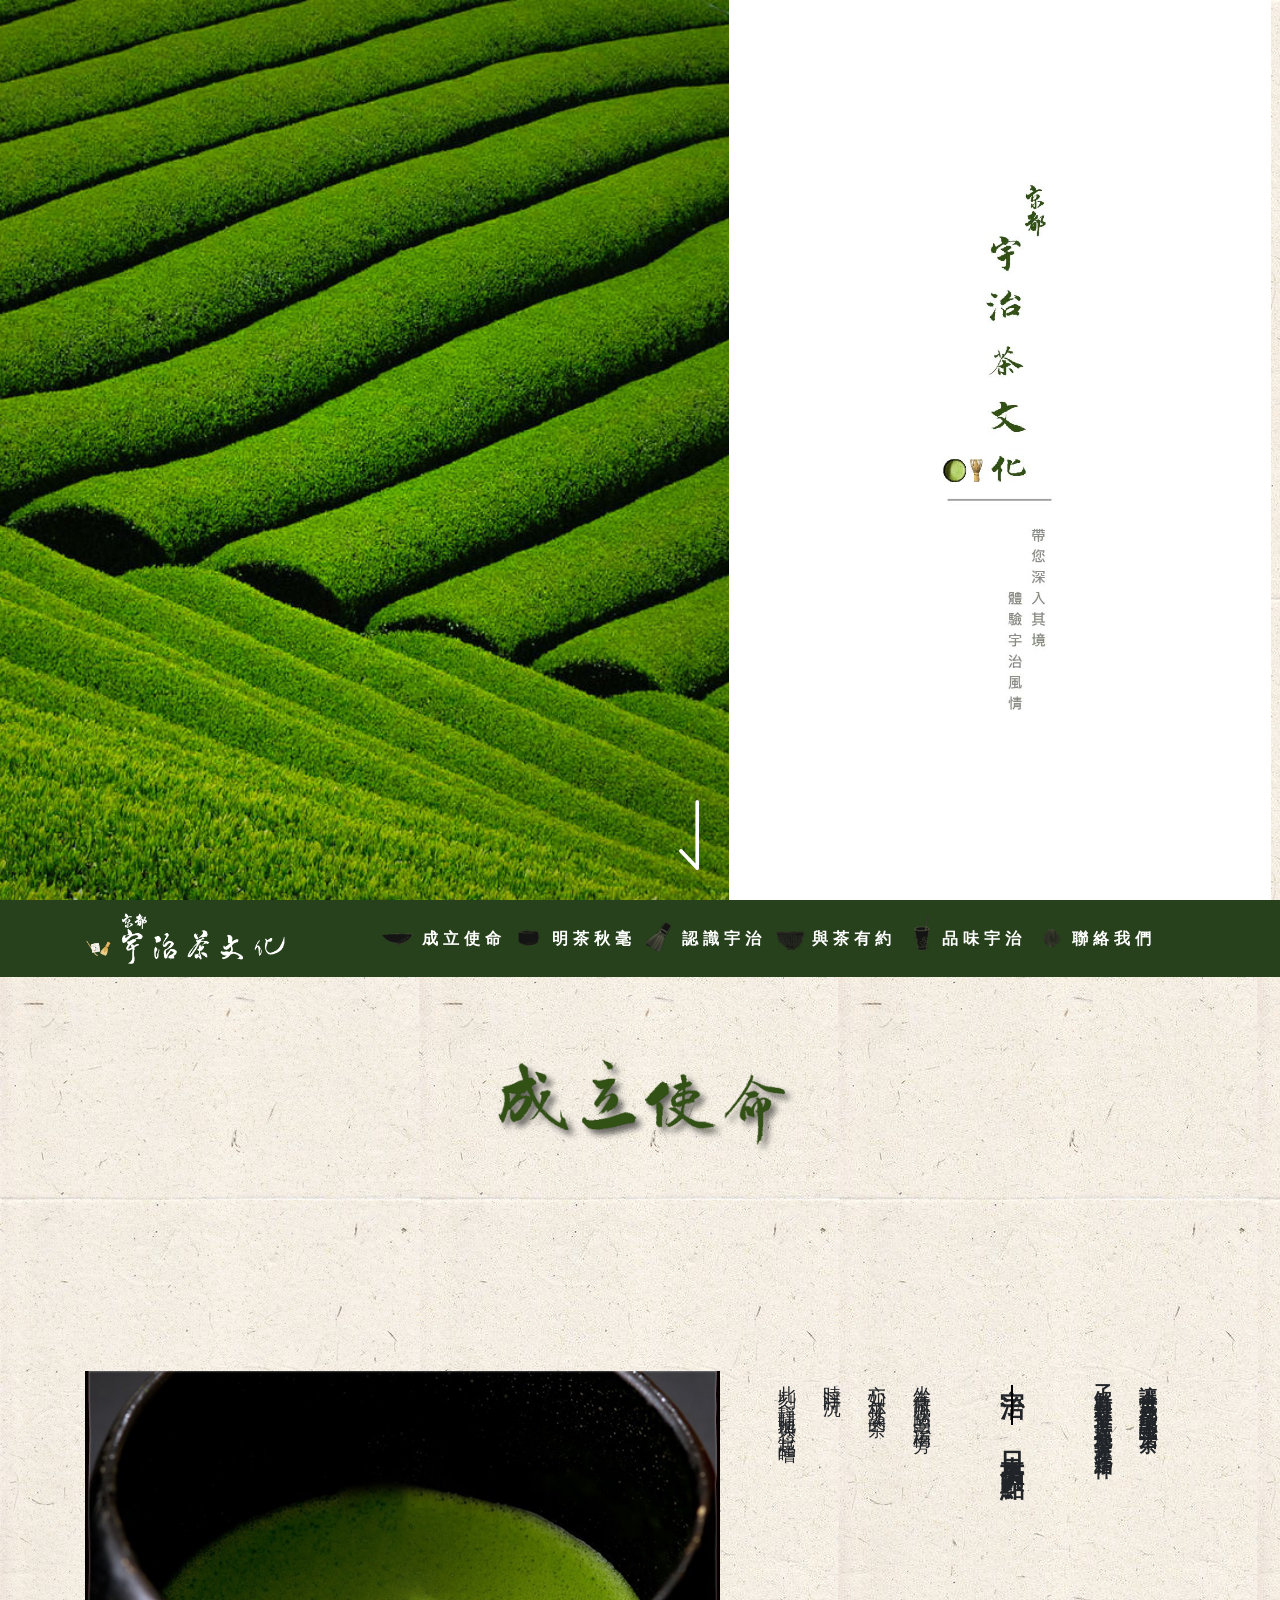
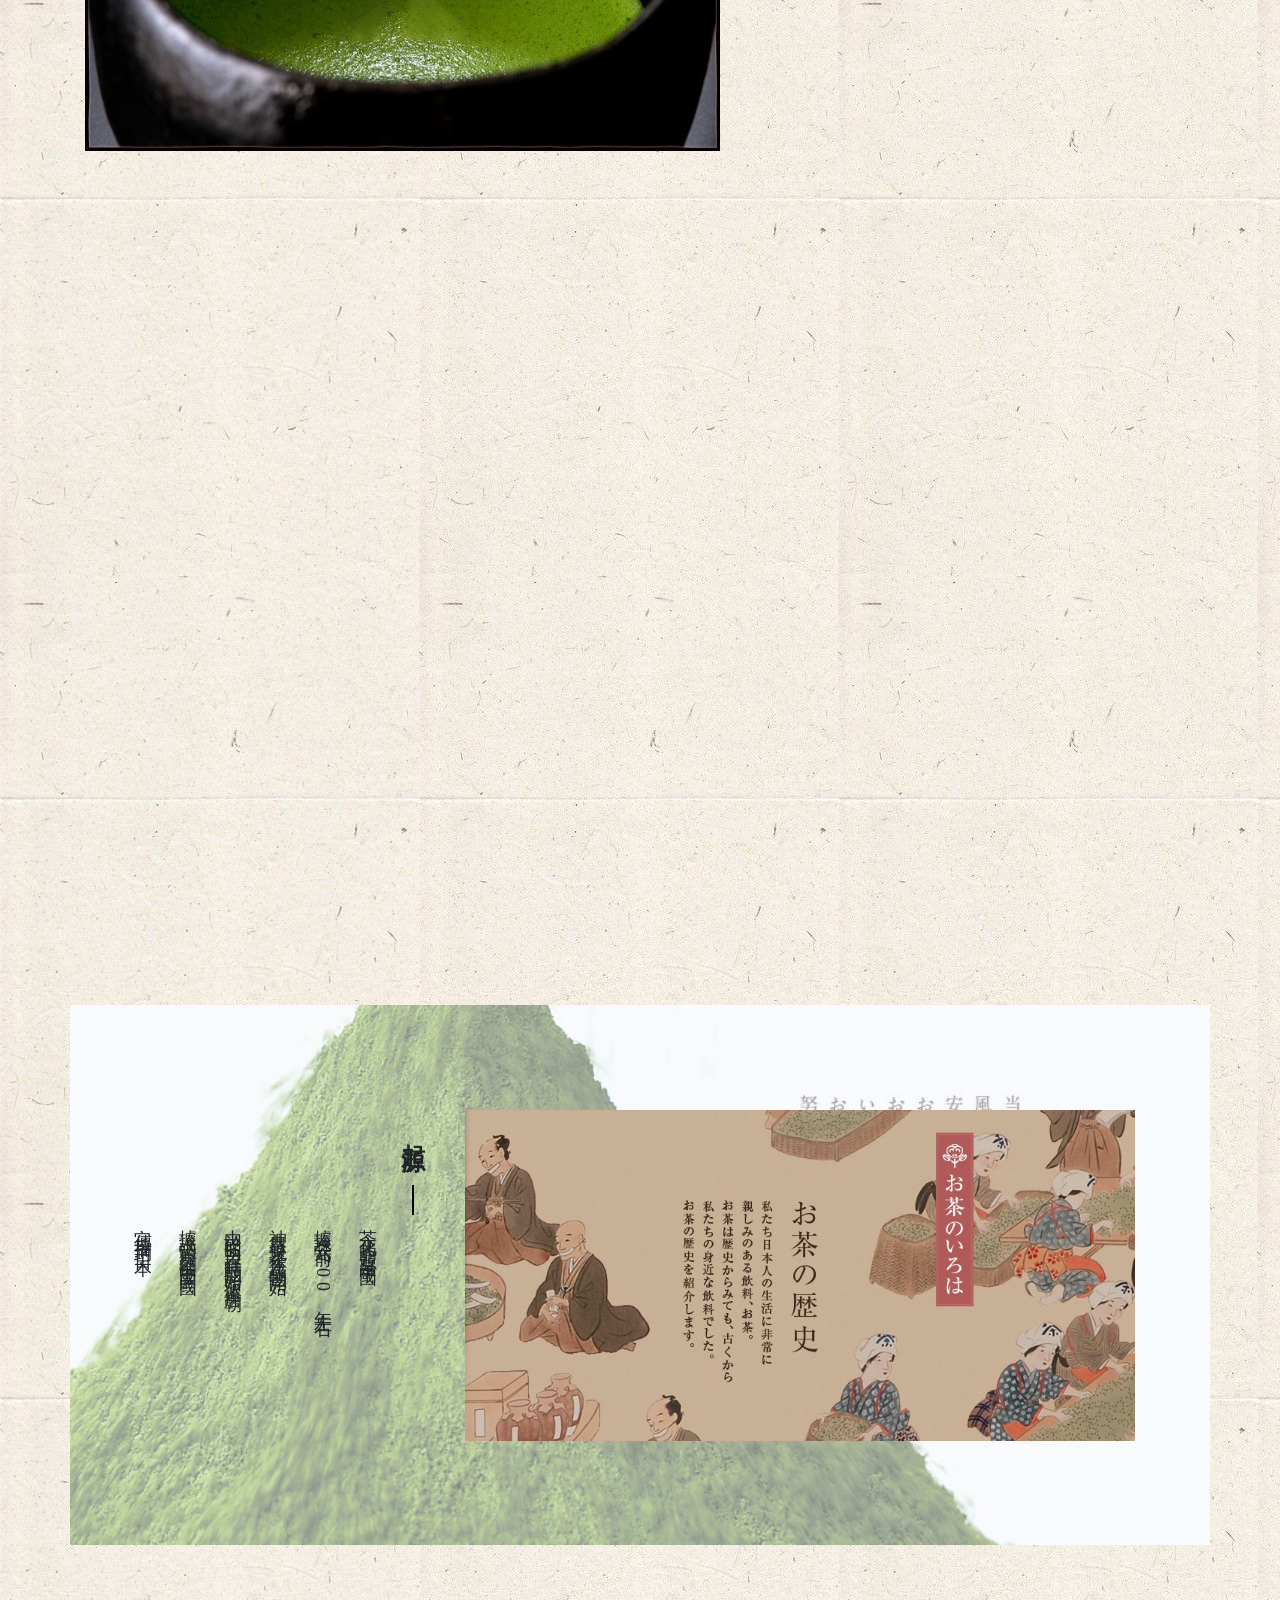
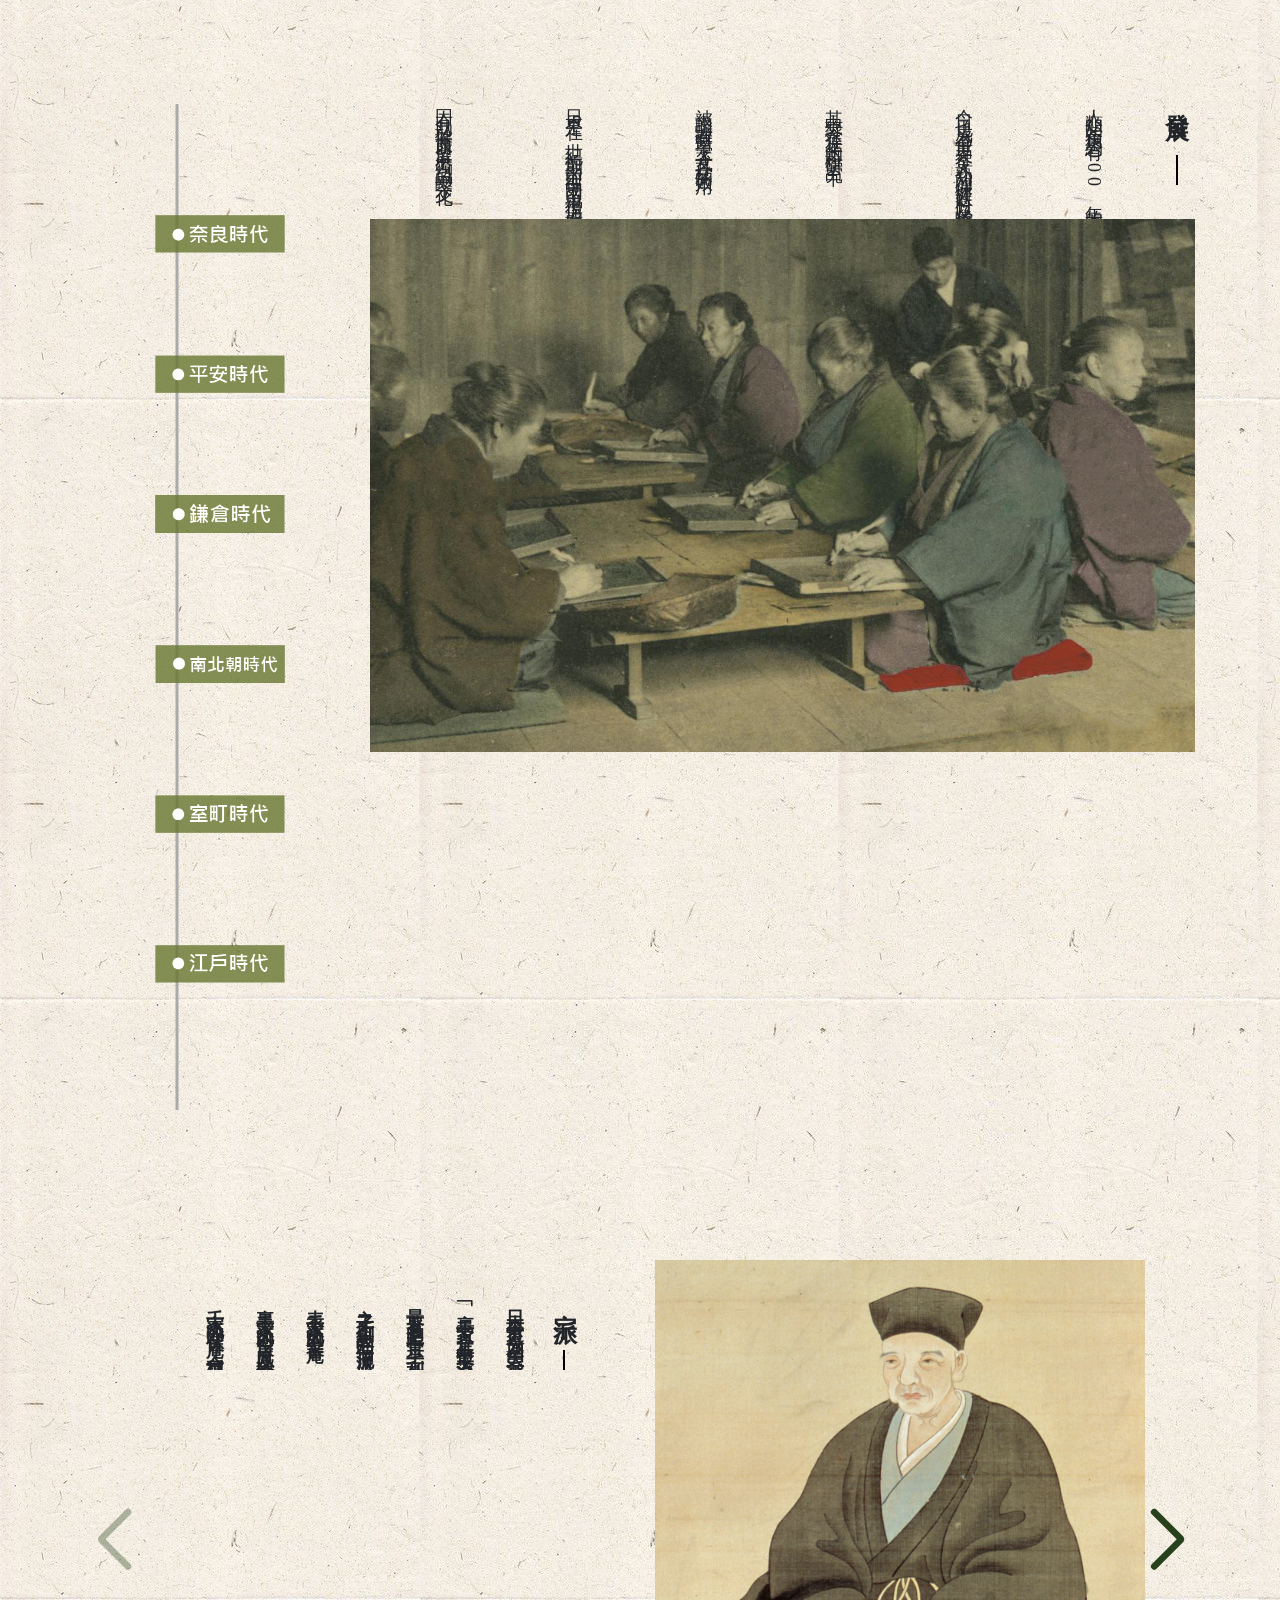
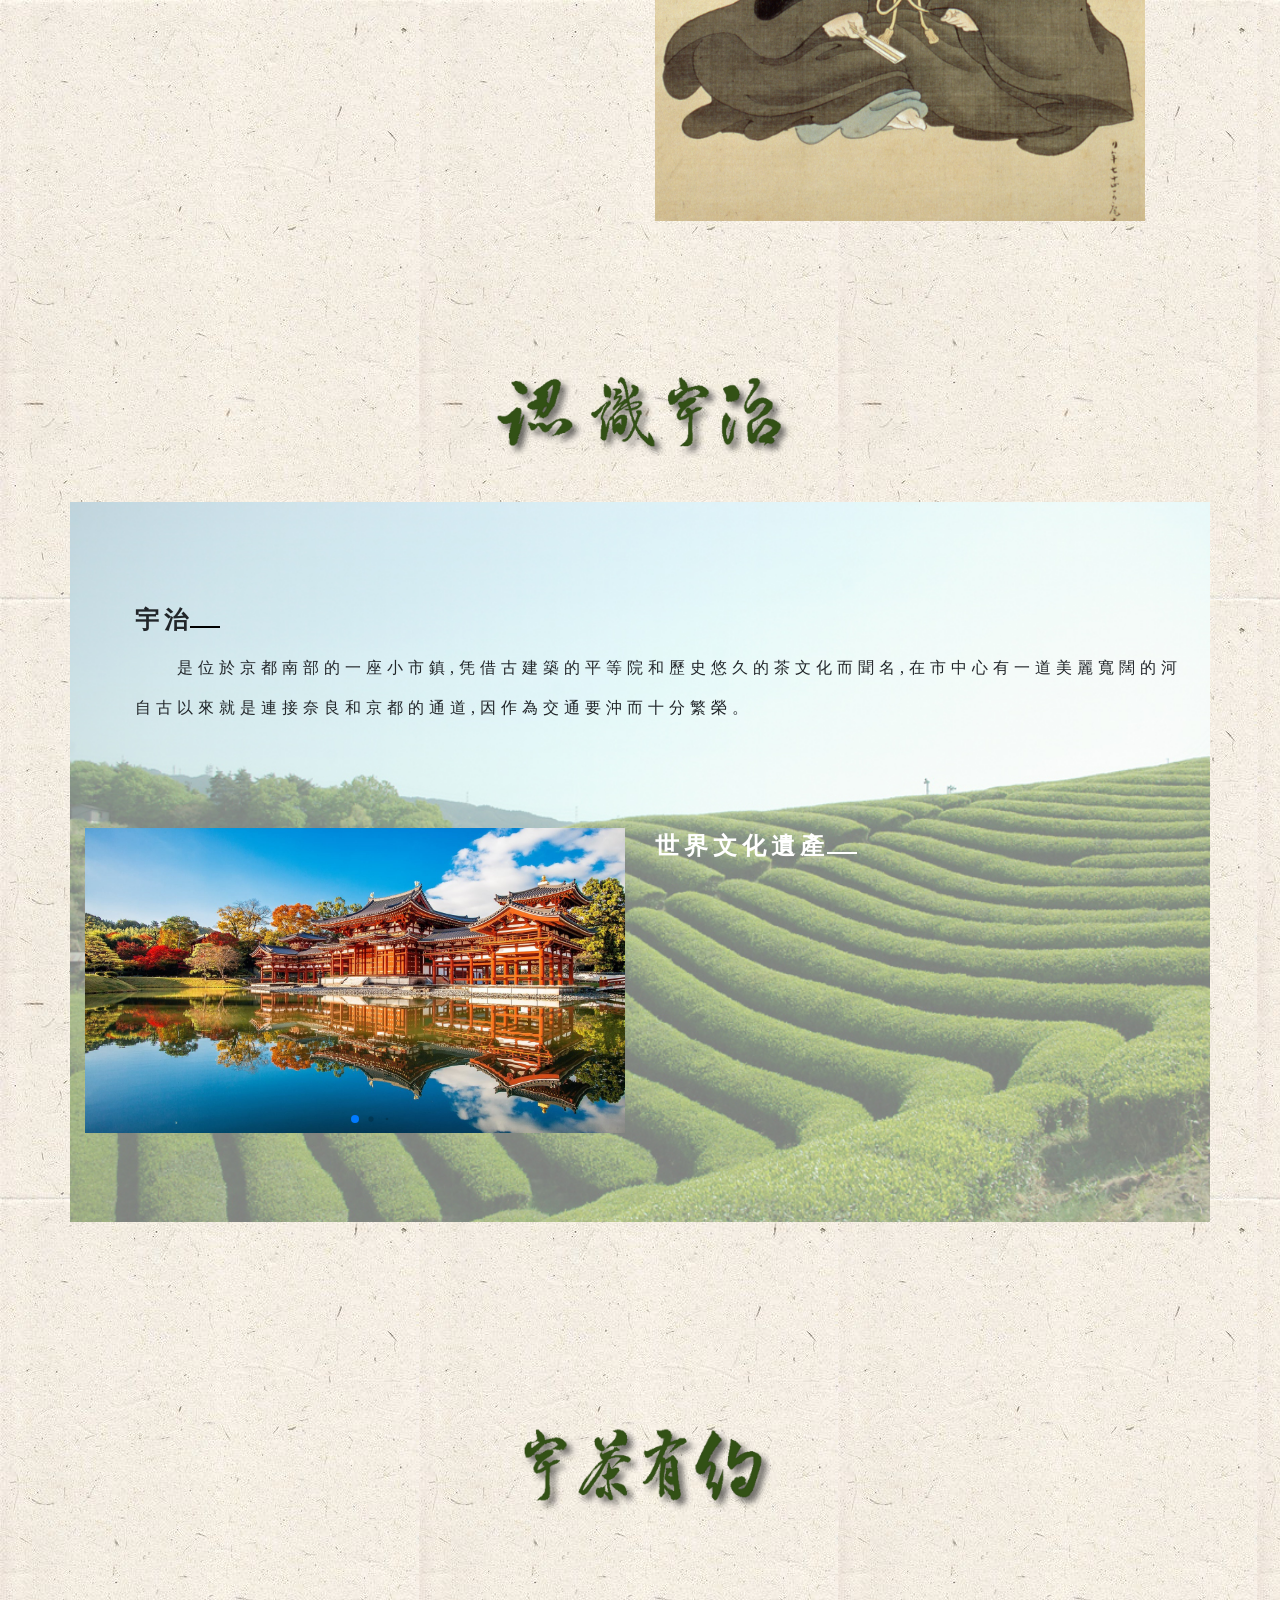
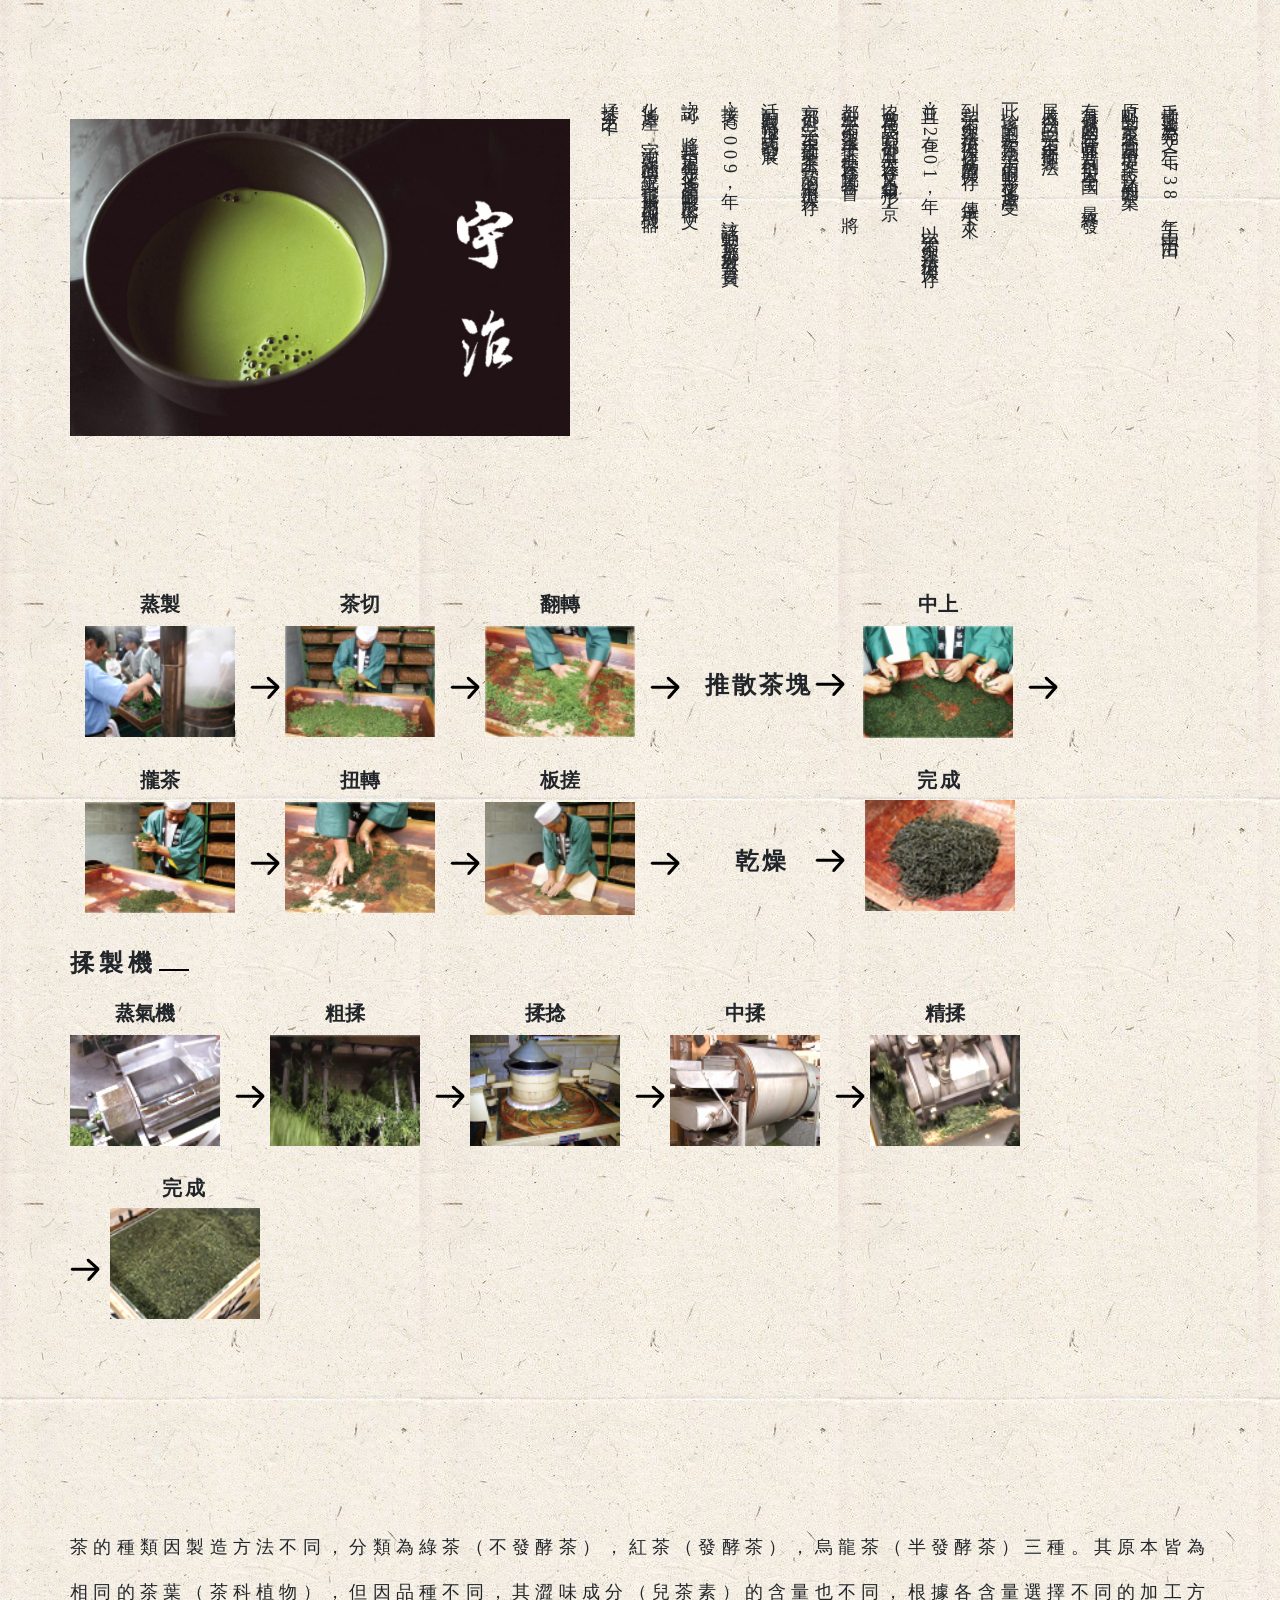
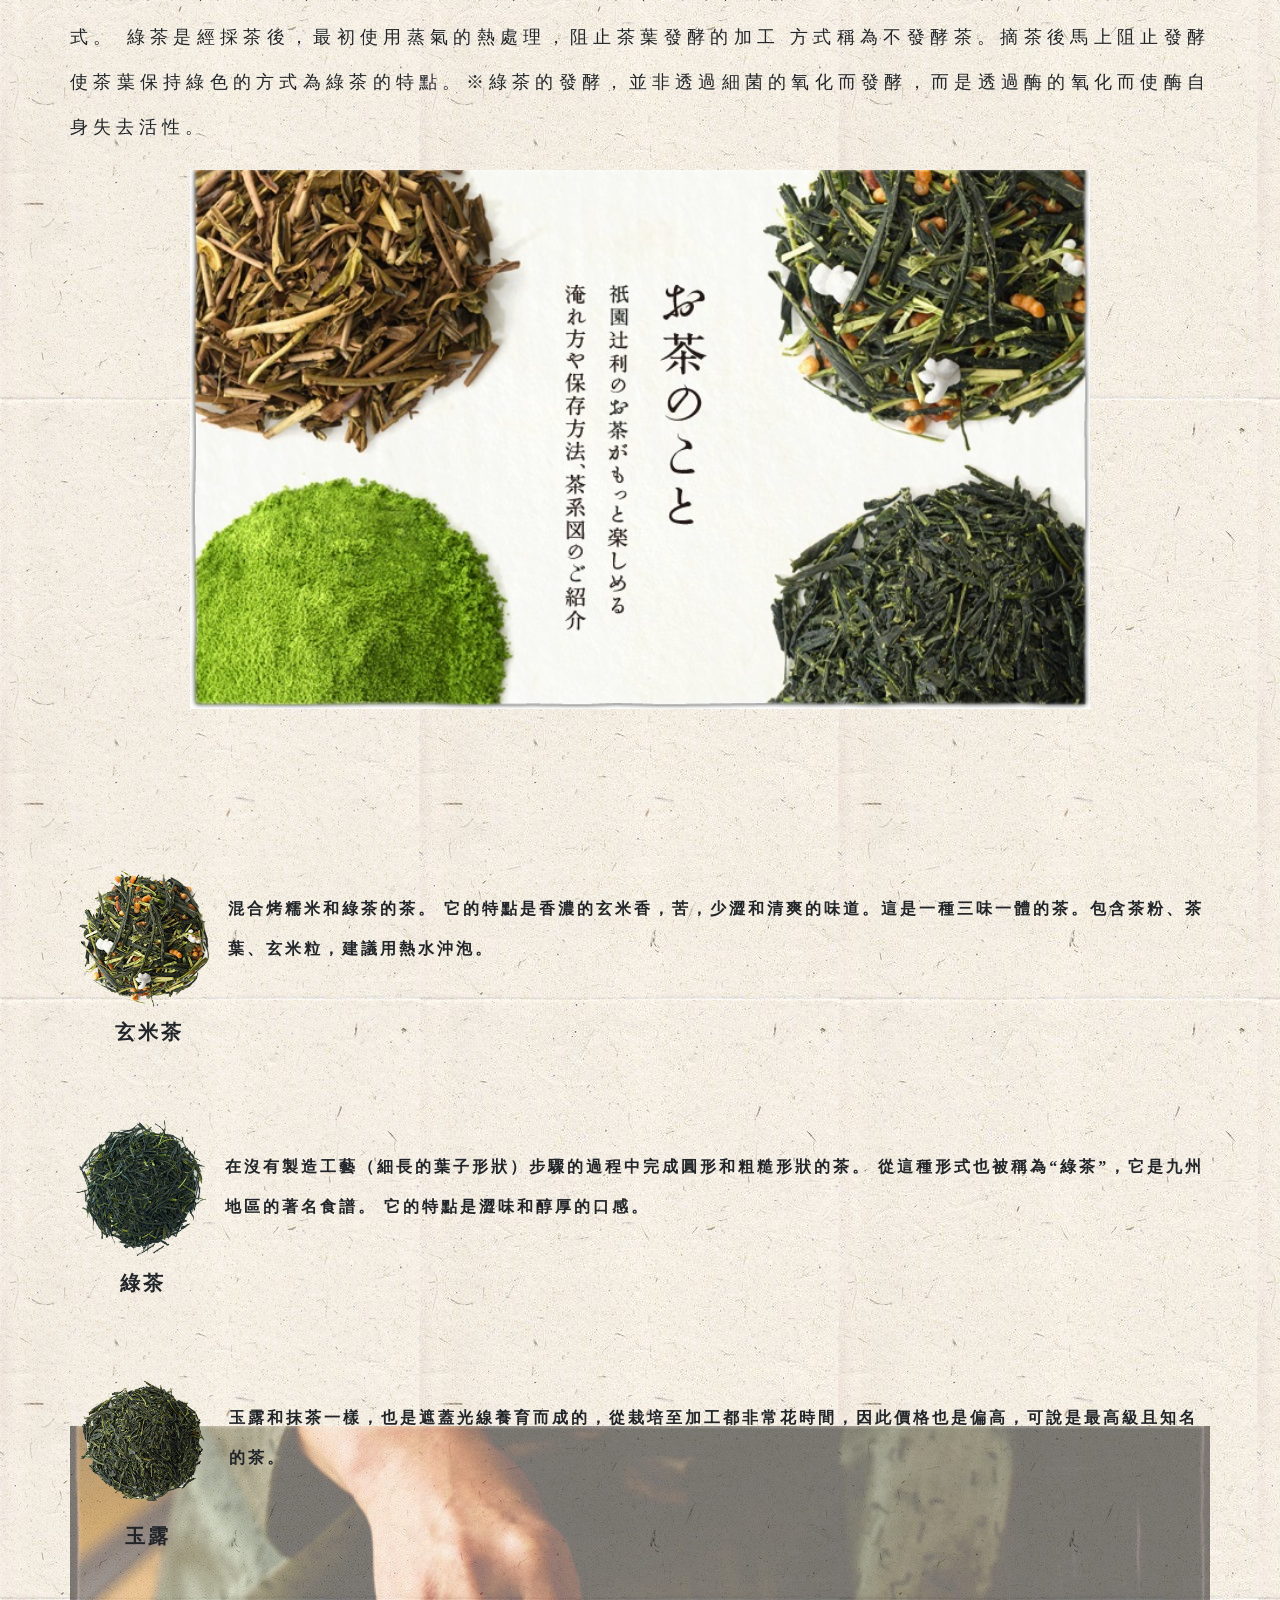
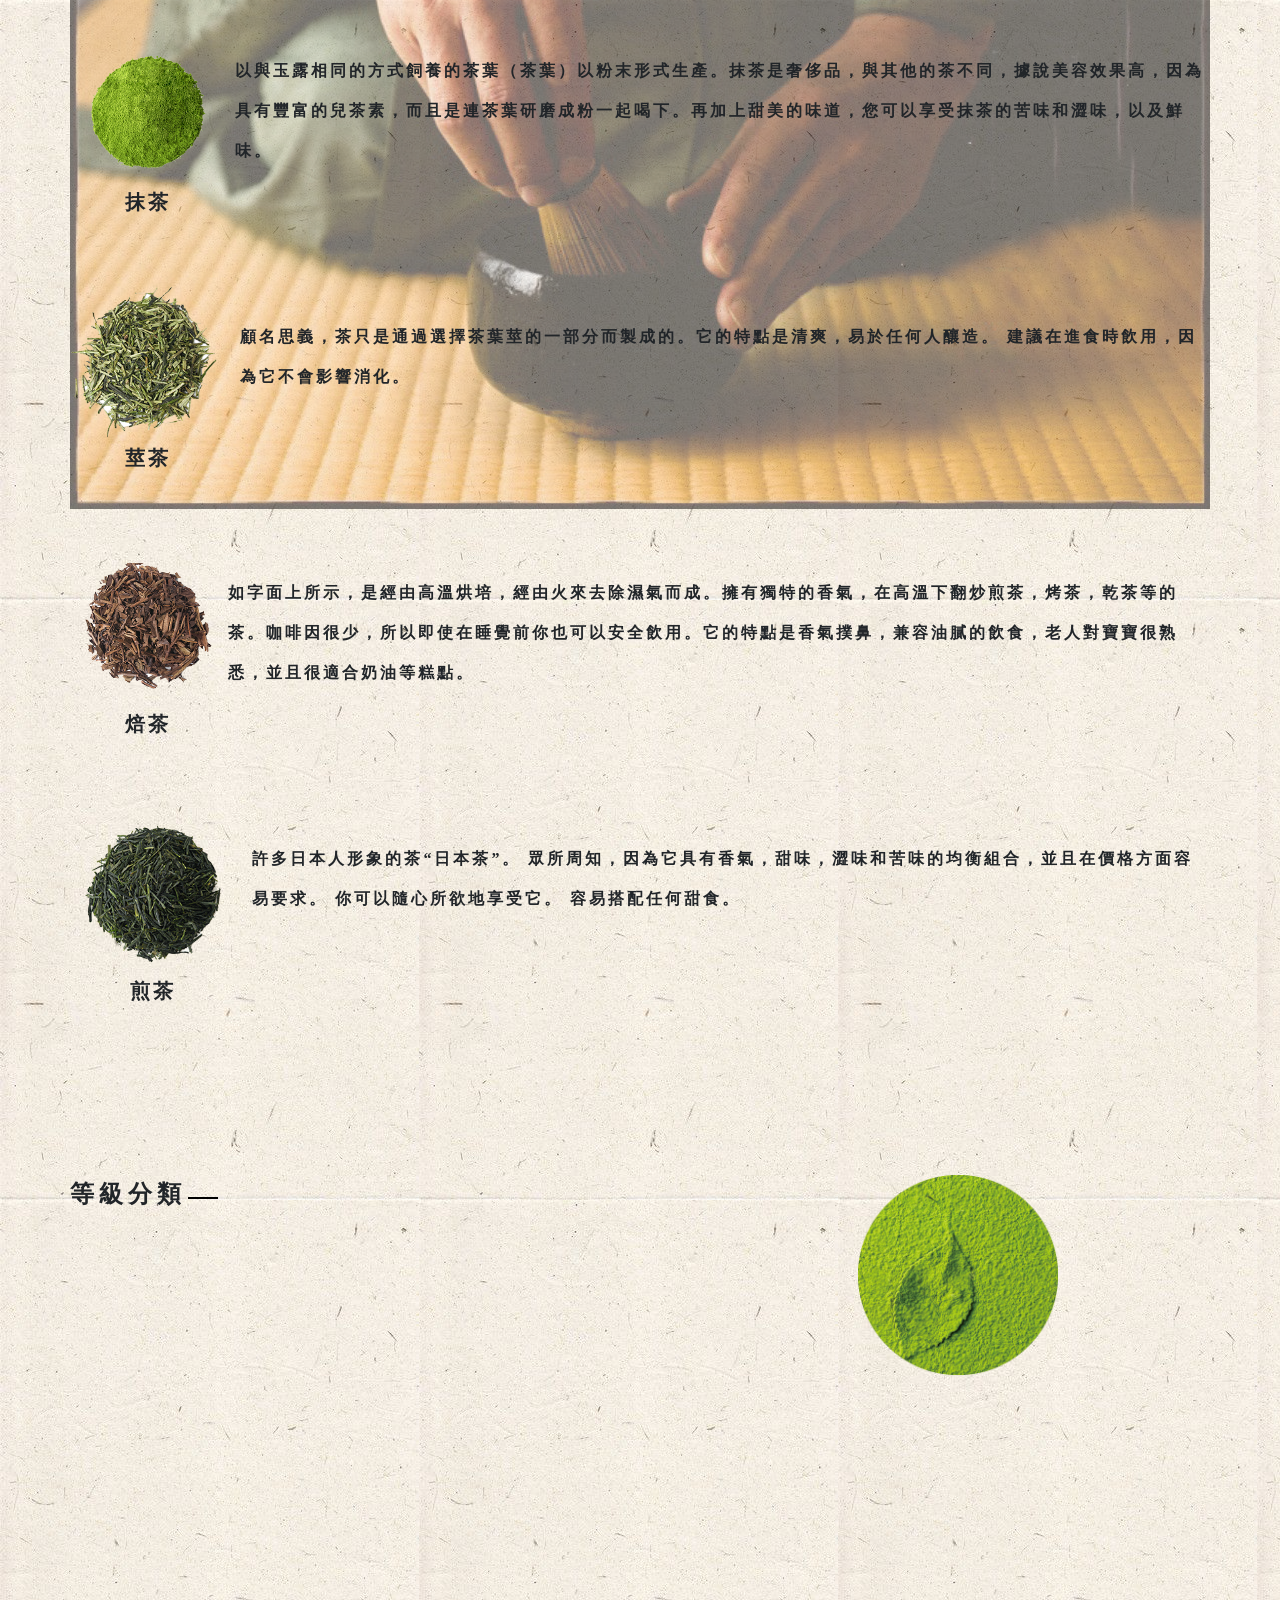
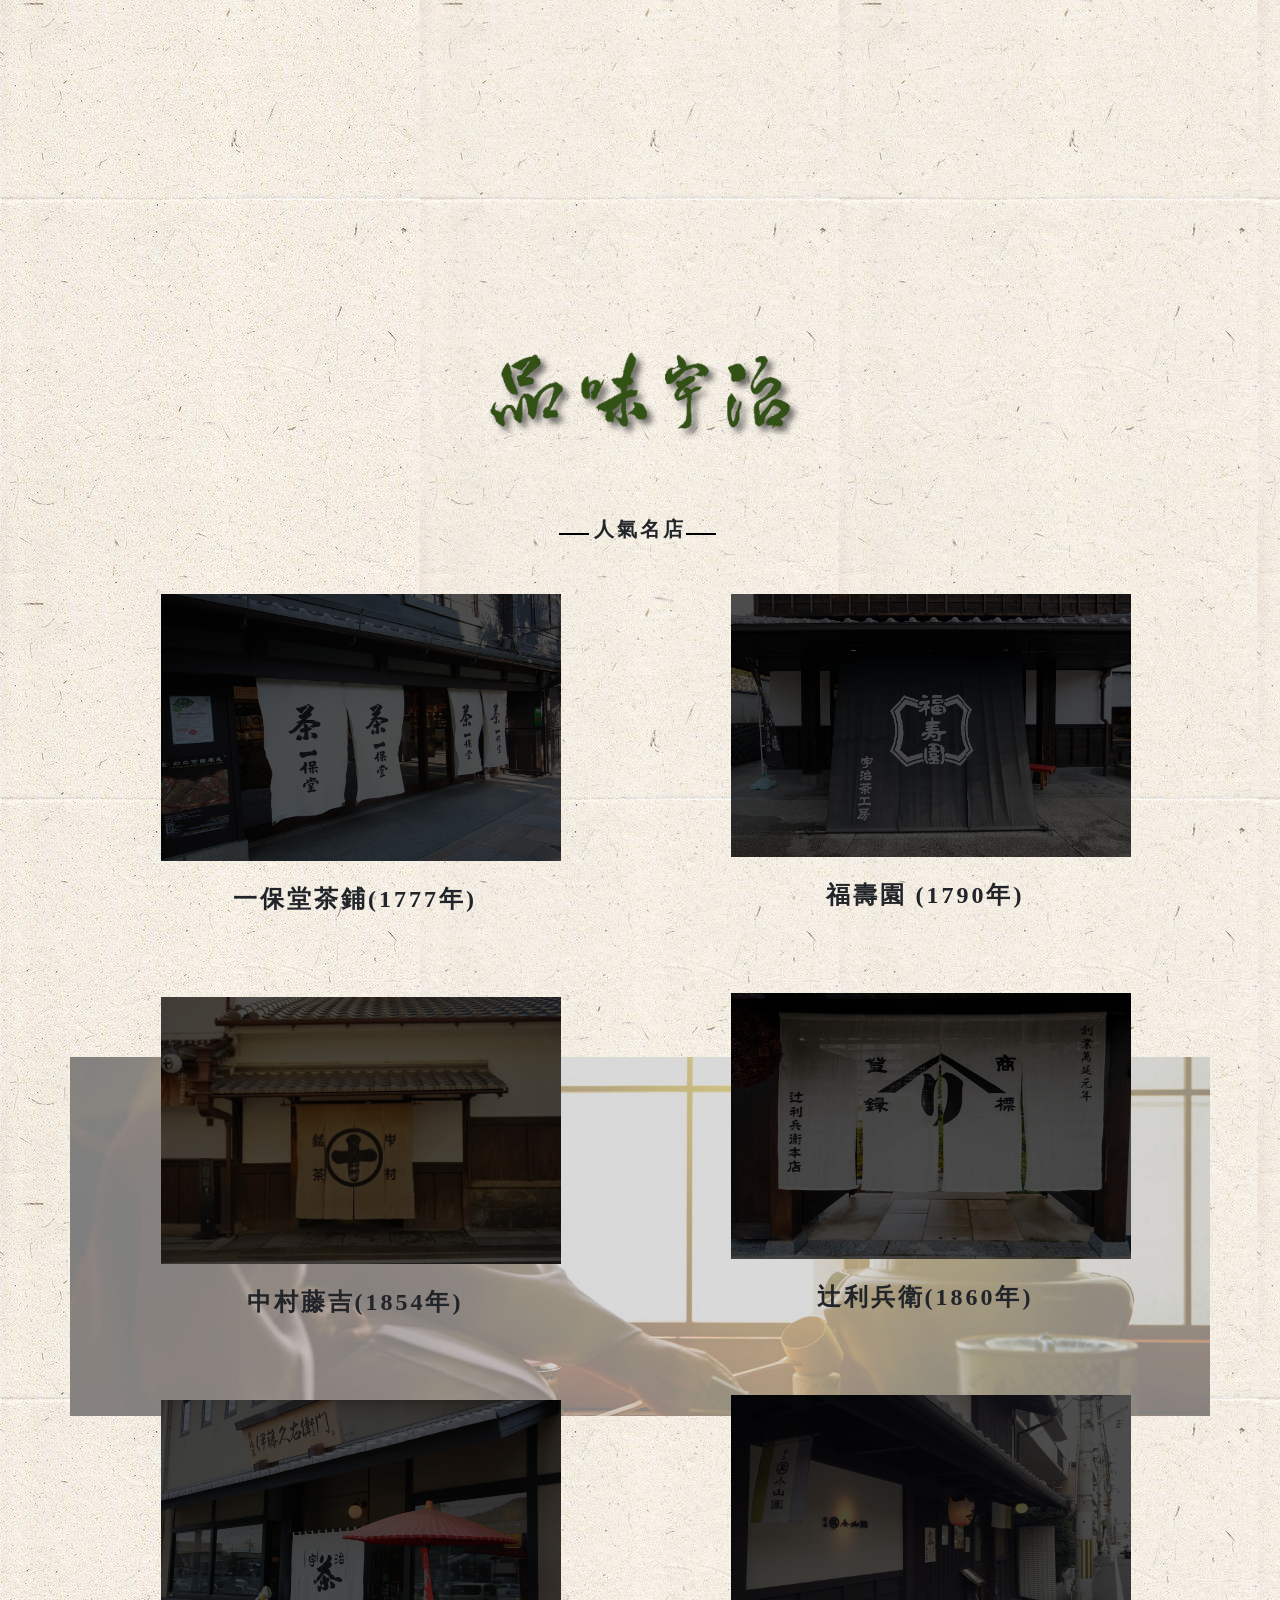
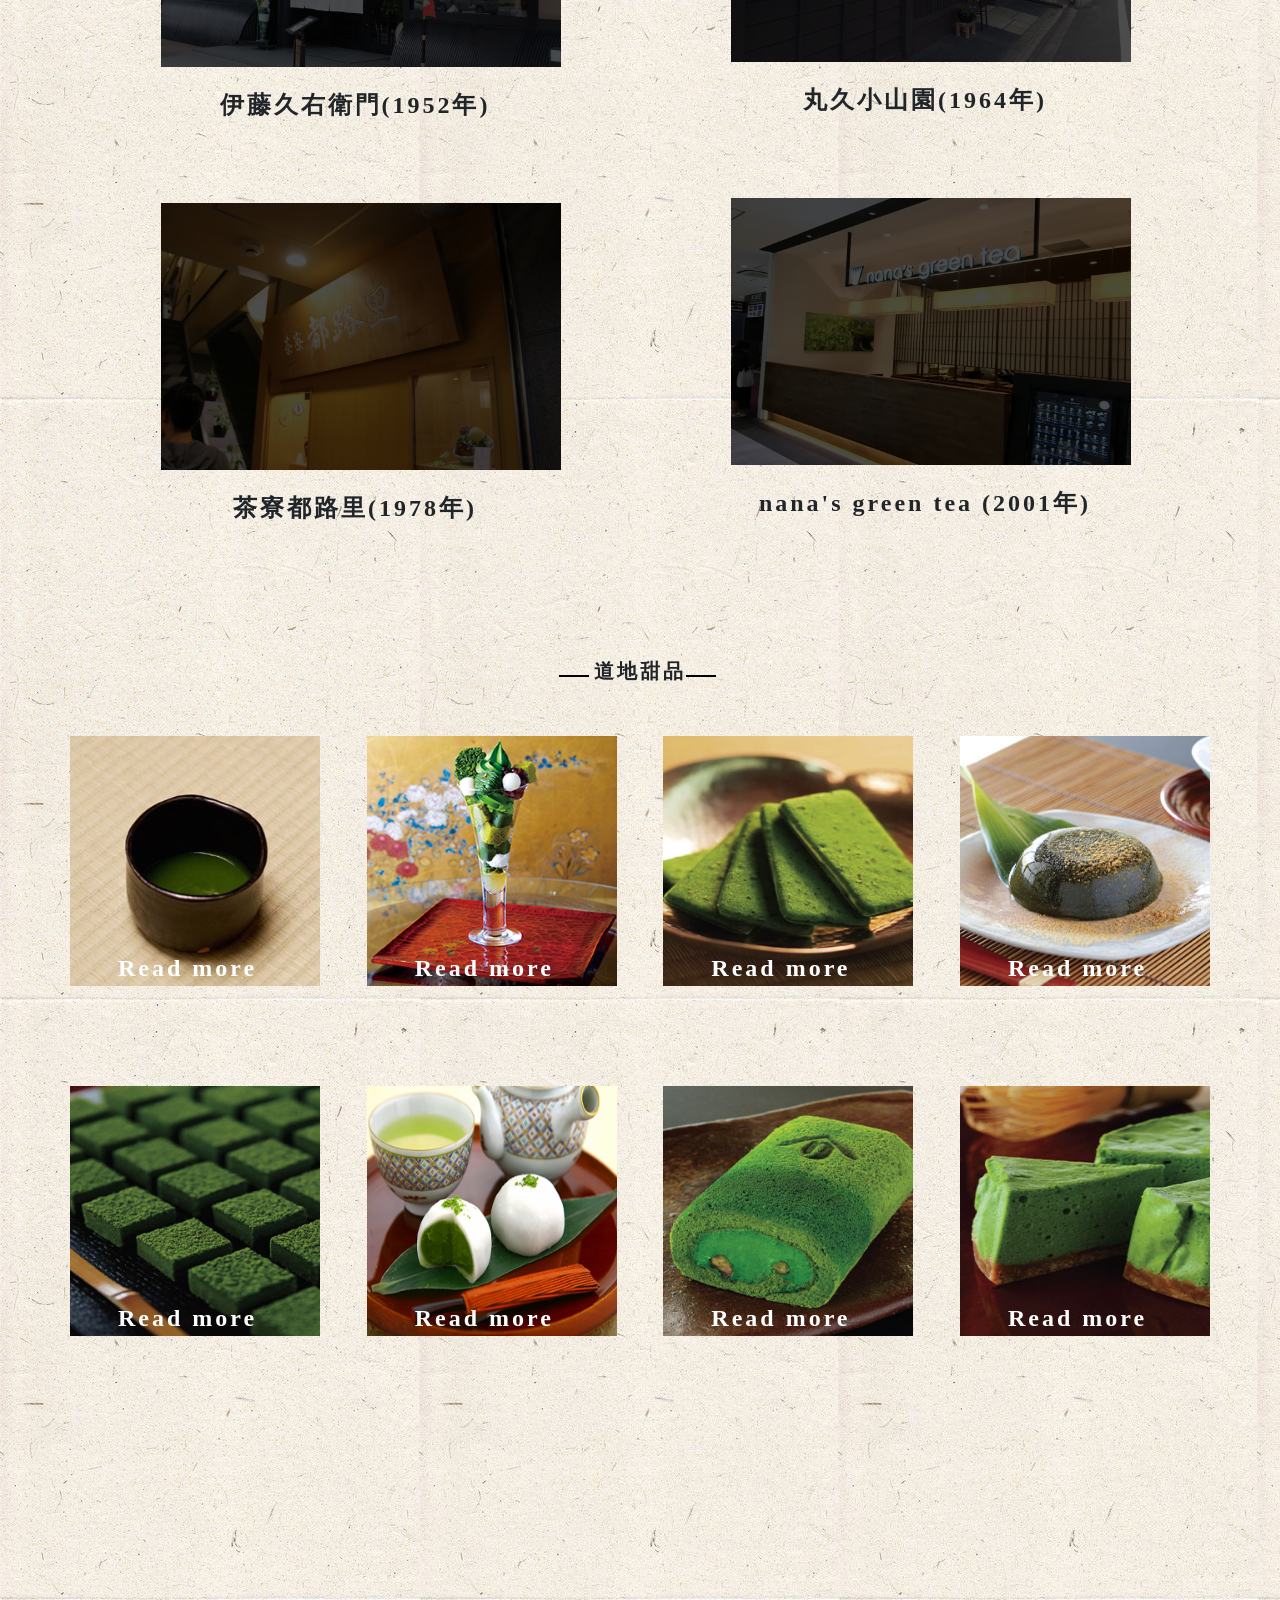
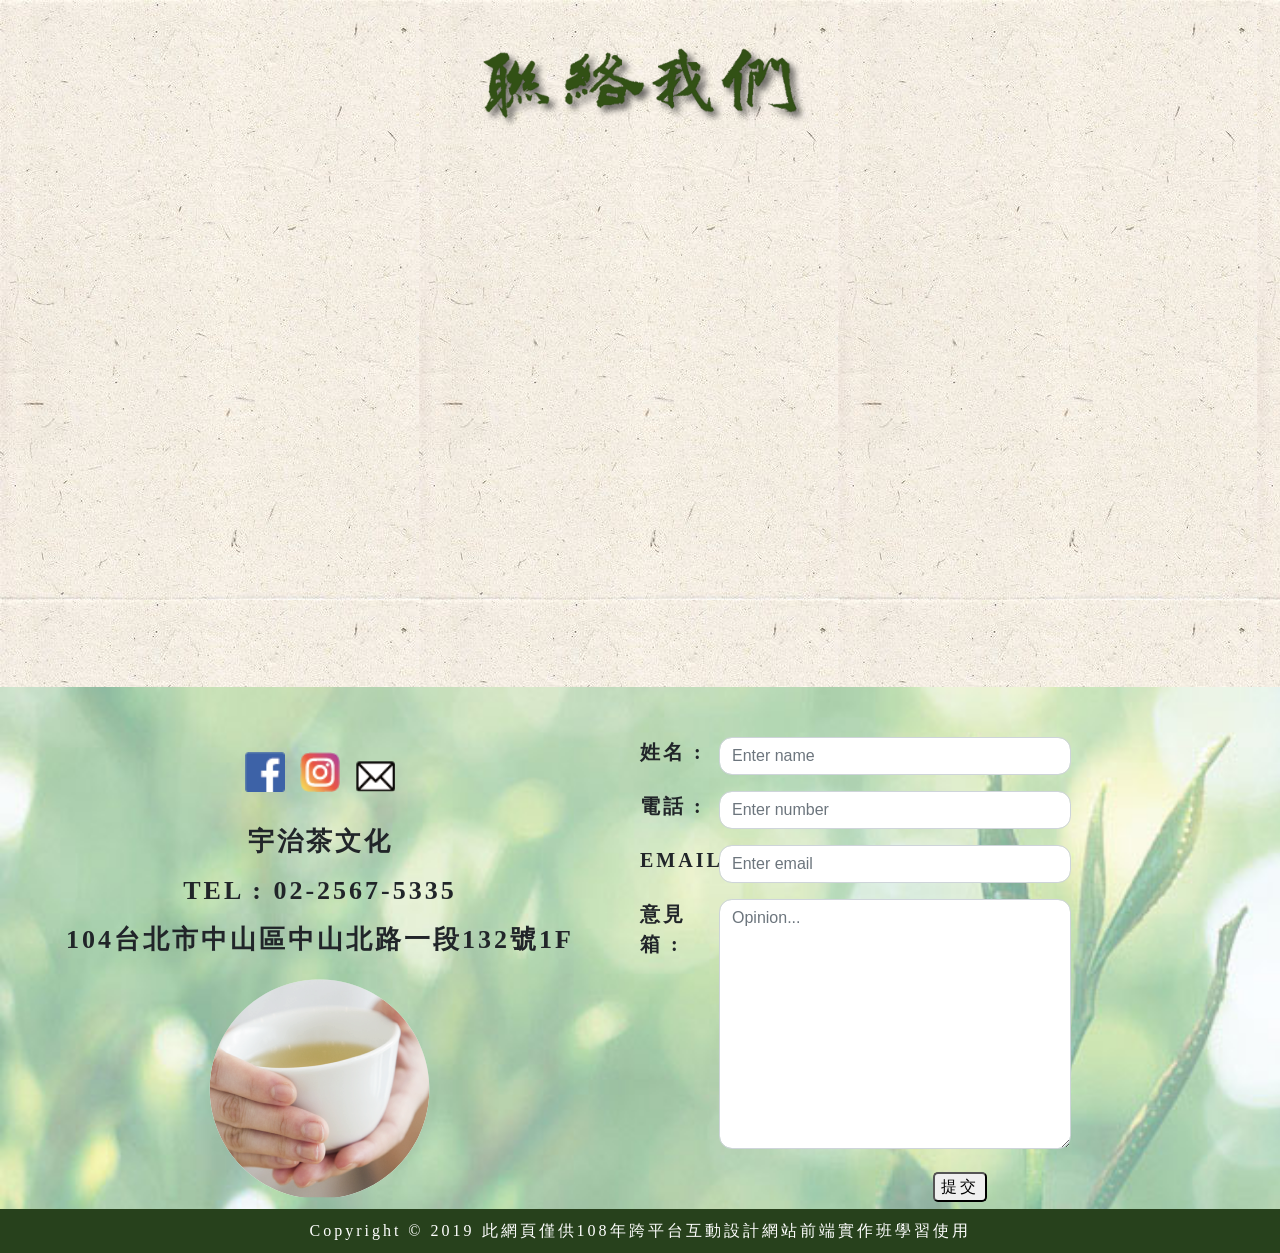
==== index.html @ ee1decd3 "UP" ====
<!DOCTYPE html>
<html lang="en">

<head>
    <meta charset="UTF-8">
    <meta name="viewport" content="width=device-width, initial-scale=1.0">
    <meta http-equiv="X-UA-Compatible" content="ie=edge">
    <link rel="stylesheet" href="https://stackpath.bootstrapcdn.com/bootstrap/4.2.1/css/bootstrap.min.css"
        integrity="sha384-GJzZqFGwb1QTTN6wy59ffF1BuGJpLSa9DkKMp0DgiMDm4iYMj70gZWKYbI706tWS" crossorigin="anonymous">
    <!-- bootstrap -->
    <link rel="stylesheet" href="https://unpkg.com/swiper/css/swiper.min.css">
    <!-- swiper -->
    <!-- <link rel="stylesheet" href="https://unpkg.com/swiper/css/swiper.min.css"> -->
    <link rel="stylesheet" href="./swiper-5.2.1/package/css/swiper.css">
    <!-- swiper -->
    <link href="https://unpkg.com/aos@2.3.1/dist/aos.css" rel="stylesheet"> <!-- aos css include -->
 
    <link rel="stylesheet" href="project.css">

    <title>宇治茶文化</title>
</head>

<body data-spy="scroll" data-target="#menutea" data-offset="0">

    <div class="topbtn"><a href="#"><img src="./網頁資料/BANNER/32.png" alt=""></a></div>

    <header>
        <div class="container-fluid ">
            <div class="banner">
                <div class="row">
                    <div class=" col-7 col-md-7 col-xl-7  p-0">
                        <a href="#main_nav">
                            <img class="arrow" src="./網頁資料/BANNER/箭頭.png" alt="arrow">
                        </a>
                        <div class="swiper-container banner-swiper">
                            <div class="swiper-wrapper">
                                <div class="swiper-slide banner1"></div>
                                <div class="swiper-slide banner1-2"></div>
                                <div class="swiper-slide banner1-3"></div>
                            </div>
                        </div>
                    </div>
                    <div class="col-5 col-md-5 col-xl-5  p-0">
                        <div class="banner2"></div>
                    </div>
                </div>
            </div>
        </div>
    </header>
    <!-- <nav>
        <div id="agreenbox" class="greenbox">

            <div class="lwhite"></div>

            <ul class="navtext m-0">
                <a href="#section1">
                    <li class="icon_1">成立使命</li>
                </a>
                <a href="#section2">
                    <li class="icon_2">明茶秋毫</li>
                </a>
                <li class="icon_3">認識宇治</li>
                <li class="icon_4">宇茶有約</li>
                <li class="icon_5">品味宇治</li>
                <li class="icon_6">聯絡我們</li>
            </ul>

        </div> -->
    <!-- </nav> -->
    <nav id="main_nav" class="navbar  navbar-expand-lg" style="background-color: #27411C;">
        <div class="container">
            <button class="navbar-toggler order-0  " type="button" data-toggle="collapse"
                data-target="#navbarNavAltMarkup" aria-controls="navbarNavAltMarkup" aria-expanded="false"
                aria-label="Toggle navigation">
                <span class="navbar-toggler-icon"></span>
            </button>
            <div class="navbar-brand order-0 mr-auto " href="">
                <div class="white">
                    <img src="./網頁資料/BANNER/京都宇治茶文化-白字-01.png" alt="">
                </div>
            </div>
            <div class="collapse navbar-collapse order-2  " id="navbarNavAltMarkup">

                <div class="navbar-nav text-center ml-auto mx-3">

                    <a class="nav-item nav-link  icon_1" href="#section1">成立使命</a>
                    <a class="nav-item nav-link icon_2 " href="#section2">明茶秋毫</a>
                    <a class="nav-item nav-link  icon_3" href="#section3">認識宇治</a>
                    <a class="nav-item nav-link icon_4"  href="#section4">與茶有約</a>
                    <a class="nav-item nav-link  icon_5" href="#section5">品味宇治</a>
                    <a class="nav-item nav-link  icon_6" href="#section6">聯絡我們</a>

                </div>
            </div>
        </div>
    </nav>


    <ul id="menutea">
        
        <li > <a class="list-group-item list-group-item-action l1" href="#section1"></a>

            <div class="verticalline"></div>
        </li>
        <li> <a class="list-group-item list-group-item-action l2" href="#section2"> </a>
            <div class="verticalline"></div></li>
        <li><a class="list-group-item list-group-item-action l3" href="#section3"></a>
            <div class="verticalline"></div></li></li>
        <li> <a class="list-group-item list-group-item-action l4" href="#section4"></a>
            <div class="verticalline"></div></li></li>
        <li> <a class="list-group-item list-group-item-action l5" href="#section5"></a>
            <div class="verticalline"></div></li></li>
        <li><a class="list-group-item list-group-item-action l6" href="#section6"></a>
           </li></li>
    </ul>

    <main>
        <section id="section1">
            <div class="container">
                <div class="mx-auto title1 drop-shadow" data-aos="fade-down" data-aos-easing="linear"
                    data-aos-duration="1500">
                    <img src="./網頁資料/六大標題/n成立使命.png">
                </div>
                <div class="row">
                    <div class="col-12 col-lg-7 " data-aos="fade-right" data-aos-duration="800"
                        data-aos-easing="ease-in-sine">
                        <div class="section1img">
                            <img src="./網頁資料/section1/section1tea.jpg">
                        </div>
                    </div>

                    <div class="col-12 col-lg-5 sect1p">

                        <div class="p1" data-aos="fade-zoom-in" data-aos-easing="ease-in-sine" data-aos-duration="1000"
                            data-aos-offset="0" data-aos-delay="400">
                            讓全世界都能認識宇治茶，<br>
                            了解其製程並推廣在地茶道文化精神。</div>
                        <div class="p2" data-aos="fade-zoom-in" data-aos-easing="ease-in-sine" data-aos-duration="1600"
                            data-aos-offset="0" data-aos-delay="400">
                            <span>宇治</span> <span class="text-line"> 日本茶的原點</span></div>

                        <div class="p3" data-aos="fade-zoom-in" data-aos-easing="ease-in-sine" data-aos-duration="1800"
                            data-aos-offset="0" data-aos-delay="400"> 坐在微風吹過的宇治橋旁<br>
                            心如一杯平淡的茶<br>
                            時浮時沉<br> 
                            此刻 靜靜地與您一起品嚐
                        </div>

                    </div>
                </div>
        </section>

        <section class="section1-1"></section>

        <section id="section2">
            <div class="container  ">
                <div class="mx-auto title2 drop-shadow " data-aos="flip-left" data-aos-easing="ease-out-cubic"
                    data-aos-duration="2000">
                    <img src="./網頁資料/六大標題/明茶秋毫.png">
                </div>

                <div class="row sec2bg">

                    <div class="col-12 col-md-5 col-xl-4 x2">
                        <div class="sect2p">
                            <div class="p1" data-aos="fade-down" data-aos-easing="linear" data-aos-duration="1600">
                                <span class="text-line2">起源</span>
                            </div>
                            <div class="p2" data-aos="zoom-in-right" data-aos-duration="1800">茶文化的起源是中國 <br>
                                據說公元前2700年左右 <br>
                                神農發現茶作為藥物開始 <br>
                                由於從明日香時期開始派遣唐朝 <br>
                                據說由於唐朝從中國回國 <br>
                                它傳播到了日本
                            </div>
                        </div>

                    </div>
                    <div class="col-12 col-md-7 col-xl-8 x2-1">
                        <div data-aos="fade-left" data-aos-duration="800" data-aos-easing="ease-in-sine">
                            <div class="section2img ">
                                <img src="./網頁資料/section2/section2.jpg" alt="">
                            </div>
                        </div>
                    </div>

                </div>
            </div>
        </section>


        <section id="section2-1">
            <div class="container">
                <div class="row">
                    <div class="col-12 col-lg-3  p-0" data-aos="fade-right" data-aos-duration="1800"
                        data-aos-easing="ease-in-sine">
                        <div class="linebg">
                            <img src="./網頁資料/section2-1/按鈕/line-bg-03-03.png" alt="">
                        </div>

                        <div class="allbtn">
                            <div class="btn1">
                                <div class="btnimg">
                                    <img src="./網頁資料/section2-1/按鈕/btn1-03.png" alt="">
                                    <div class="btn-textbg ">
                                        唐（目前中國）的陸羽寫了世界上最古老的茶書“茶戰士”。 總結了茶的來源，如茶的起源，適宜的種植地，製造方法，飲用方法，功效等。
                                    </div>
                                </div>
                            </div>
                            <div class="btn2">
                                <div class="btnimg">
                                    <img src="./網頁資料/section2-1/按鈕/btn2-04.png" alt="">
                                    <div class="  btn-textbg">
                                        據說，天台大佛的創始人齋藤從中國帶回了茶的種子，這種茶通過了唐朝，並在比叡山腳下種植。
                                        日本關於茶道和茶葉種植的第一個記錄在日本的後記中，並且有一個描述為“在佐賀皇帝的大僧城市永川煮茶”。
                                    </div>
                                </div>
                            </div>
                            <div class="btn3">
                                <div class="btnimg">
                                    <img src="./網頁資料/section2-1/按鈕/btn3-05.png" alt="">
                                    <div class="btn-textbg">
                                        據說，日本的茶葉歷史發生了很大的變化，栄西我從中國歸還茶籽，種植並傳播茶葉。
                                        在高山寺，它被稱為在日本首次製作茶的地方，並且紀念碑“日本最古老的茶園正站著。
                                        之後栄西在日本寫了第一本茶書“茶道紀錄”。描述了茶的類型和作為藥物的功效，並且還記錄了飲用方法。當時我似乎像抹茶一樣喝酒。到目前為止，茶一直是一個嚴肅的奢侈品，但是從那時起，茶已經逐漸在貴族和上層武士中傳播開來。
                                    </div>
                                </div>
                            </div>
                            <div class="btn4">
                                <div class="btnimg">
                                    <img src="./網頁資料/section2-1/按鈕/btn1-04-06-06.png" alt="">
                                    <div class="btn-textbg  ">
                                        茶傳播到較低的武士和普通人的年齡。作為儀式舉行了茶道，但在普通人中，喝茶變得非常受歡迎。
                                    </div>
                                </div>
                            </div>
                            <div class="btn5">
                                <div class="btnimg">
                                    <img src="./網頁資料/section2-1/按鈕/btn8-08.png" alt="">
                                    <div class="btn-textbg ">

                                        三代将軍足利義満在開設了七個茶道儀式後茶在該國成名。後來隨著茶的傳播，“竹茶”誕生了禪宗與茶的精神。 之後，千利休開發了茶谷並完成了茶道。

                                    </div>
                                </div>
                            </div>
                            <div class="btn6">
                                <div class="btnimg">
                                    <img src="./網頁資料/section2-1/按鈕/btn7-07.png" alt="">
                                    <div class="btn-textbg ">

                                        每年從4月到5月向宇治茶幕府捐款是一年一度的活動，從京都到江戶的宇治茶入口的茶罐走過茶壺。這一次，宇治田原町的永谷已經創建了優興宇治稱為綠茶製成的藍色的あおせい。在此之後，像玉露還提出，宇治過程後來被認為是一個很好的方式。
                                    </div>
                                </div>
                            </div>
                        </div>
                    </div>


                    <div class=" col-12 col-lg-9 ">
                        <div class="sectp2-1">
                            <div class="p1" data-aos="fade-left" data-aos-easing="ease-in-sine"
                                data-aos-duration="1800"><span class="text-line2-1">發展</span> </div>
                            <div class="p2" data-aos="fade-up" data-aos-duration="1800" data-aos-easing="ease-in-sine">
                                人類開始食用約有2000年的歷史<br>
                                今日也成為全世界裡令人熟知的保健飲料以及嗜好飲品<br>
                                其中綠茶在近年的科學研究中<br>
                                被證明擁有醫學上各式各樣的效用<br>
                                日本是在9世紀前期由前往中國留學僧侶或商人傳入<br>
                                因有助於健康而發展出獨自的喫茶文化
                            </div>
                        </div>

                        <div class="sect2-1img mx-auto" data-aos="fade-zoom-in" data-aos-easing="ease-in-sine"
                            data-aos-duration="1800" data-aos-offset="0" data-aos-delay="400">
                            <img src="./網頁資料/section2-1/sect2-1img.jpg" alt="">
                        </div>
                    </div>

                </div>
            </div>
            </div>
        </section>






        <section id="section2-2">
            <div class="container">
                <div class="swiper-container content-swiper">
                    <div class="swiper-wrapper   ">
                        <div class="swiper-slide">
                            <div class="row">
                                <div class="col-12  col-md-6 col-lg-6">
                                    <div class="allp1">
                                        <div class="p1-2">
                                            <div class="p1">
                                                <span class="line">宗派</span>
                                            </div>
                                            日本茶道可分為四大宗派<br>
                                            「裹千家」是其中最大流派<br>
                                            最著名的是千宗旦（千利休之孫）<br>
                                            之子所創設的三個流派<br>
                                            表千家流的不審庵、<br>
                                            裏千家流的今日庵以及武者小路<br>千家流的官休庵
                                            合稱三千家
                                        </div>
                                    </div>
                                </div>
                                <div class="col-12  col-md-6 col-lg-6 qq2-1">
                                    <div class="p1img">
                                        <img src="./網頁資料/section2-2/46.jpg" alt="">
                                    </div>
                                </div>
                            </div>
                        </div>

                        <div class="swiper-slide">
                            <div class="row">
                                <div class="col-12 col-md-6 col-lg-6 qq2-2">
                                    <div class="p2img">
                                        <img src="./網頁資料/section2-2/48.jpg" alt="">
                                    </div>
                                </div>
                                <div class="col-12  col-md-6 col-lg-6 qq2-2-2">
                                    <div class="allp2 ">
                                        <div class="p2">
                                            <span class="line2-2">文化宗旨</span>
                                        </div>
                                        <div class="p2title"> 一期一會 :</div>
                                        <div class="p2-2">
                                            代表這場茶會，這輩子只有一場，即使日後再邀請舉辦茶會<br>
                                            也不是當下的時空背景，在茶會時領悟到這次相會無法重來<br>
                                            是一輩子只有一次的相會，才是日本茶道的精神所在。
                                        </div>
                                        <div class="p2-1title">和敬清寂 :</div>
                                        <div class="p2-3">「和」表示取得大自然及人與人之間的和諧<br>
                                            「敬」則是表現主客之間互敬互重謙敬的感覺<br>
                                            「清」代表環境及身心的清潔、去除雜念<br>
                                            「寂」是遠離一切的塵囂「有種達到禪宗的境界」的感覺。</div>
                                    </div>
                                </div>
                            </div>
                        </div>
                    </div>

                    <div class="swiper-button-next"></div>
                    <div class="swiper-button-prev"></div>
                </div>
            </div>
        </section>




        <section id="section3">
            <div class="mx-auto title3 drop-shadow " data-aos="zoom-out-left" data-aos-easing="ease-out-cubic"
                data-aos-duration="2000">
                <img src="./網頁資料/section3-1/n認識宇治.png">
            </div>
            <div class="container">

                <div class="row ">
                    <div class="col-12 col-lg-12">
                        <div class="allp1">
                            <div class="p3" data-aos="fade-right" data-aos-easing="ease-in-sine"
                                data-aos-duration="1800">
                                <span class="line3-1">宇治</span>
                            </div>
                            <div class="p3-1" data-aos="fade-left" data-aos-easing="ease-in-sine"
                                data-aos-duration="1800">
                                &emsp;&emsp;是位於京都南部的一座小市鎮,凭借古建築的平等院和歷史悠久的茶文化而聞名,在市中心有一道美麗寬闊的河自古以來就是連接奈良和京都的通道,因作為交通要沖而十分繁榮。
                            </div>
                        </div>
                    </div>
                </div>
                <div class="row row2">
                    <div class="col-12 col-md-6">
                        <div class="swiper-container content3-swiper">
                            <div class="swiper-wrapper">
                                <div class="swiper-slide c3-1"></div>
                                <div class="swiper-slide c3-2"></div>
                                <div class="swiper-slide c3-3"></div>
                            </div>
                            <div class="swiper-pagination"></div>
                        </div>
                    </div>
                    <div class="col-12  col-md-6">
                        <div class="allp2 ">
                            <div class="p3" data-aos="zoom-in-down" data-aos-easing="ease-in-sine"
                                data-aos-duration="1400">
                                <span class="line3-2">世界文化遺產</span>
                            </div>
                            <div class="p3-2" data-aos="flip-left" data-aos-easing="ease-in-sine"
                                data-aos-duration="1800">
                                &emsp;&emsp;「宇治茶生產的景觀」在「綠茶生產的傳統與革新的歷史」
                                、「展示綠茶生產重要歷史階段的景觀類型」、「以綠茶生
                                產為特徵的土地利用」、「與喫茶文化的關聯」等方面 ，在
                                達成綠茶獨自發展的同時，也有力地展示了綠茶生產 的歷史
                                、文化對喫茶文化的形成所做的貢獻，是獨一無二 的茶文化
                                景觀。
                            </div>
                        </div>
                    </div>
                </div>
            </div>
        </section>

        <section id="section4">
            <div class="container p-0">
                <div class="mx-auto title4 drop-shadow " data-aos="fade-right" data-aos-easing="ease-out-cubic"
                    data-aos-duration="2000">
                    <img src="./網頁資料/六大標題/宇茶有約.png">
                </div>
                <div class="row">
                    <div class="col-12 col-lg-4 ">
                        <div class="sec4"><img src="./網頁資料/section4/sec4.jpg" alt=""></div>
                    </div>
                    <div class="col-12 col-lg-8 ">

                        <div class="sectp4-1">

                            <div class="p2">
                                手揉製法為元文3年（1738年）由宇治田<br>原町的茶農永谷宗圓所提案﹐較之前的茶葉，<br>有著優越的色香味而普及到日本全國，最終發<br>展成今日的宇治茶手揉製法。<br>
                                此一珍貴的工藝作為宇治市的無形文化遺產受<br>到宇治茶製法技術保存協會的保存，傳承了下來。<br>
                                並且，在2001年，以宇治茶製法技術保存<br>協會為代表的京都府五大保存會又合組形了「京<br>都府宇治茶製法手揉工藝保存會聯合會」，將<br>京都府「宇治茶手揉製茶工藝」的繼承與保存<br>活動取得飛躍式的發展。<br>
                                接著，2009年，該活動被京都府教育委員<br>認可，將其指定為無文化遺產的無形民俗文<br>化遺產。宇治製法的傳統工藝也被應用到機器<br>揉茶之中。
                            </div>
                            <div class="p1" data-aos="fade-down" data-aos-easing="linear" data-aos-duration="1500">
                                <span class="line">製茶技術</span>
                            </div>
                        </div>
                    </div>
                </div>
            </div>
            </div>
        </section>

        <section id="section4-1">
            <div class="container ">
                <div class="p1" data-aos="fade-right" data-aos-easing="linear" data-aos-duration="1800">
                    <span class="line4-1">手揉</span>
                </div>
                <div class="row">
                    <div class="col-12 col-lg-12">

                        <div class="allcard">

                            <div class="ca">
                                <div class="catitle">
                                    <h5>蒸製</h5>
                                </div>
                                <div class="caimg"><img src="./網頁資料/茶技術/製茶技術 (1).jpg" alt=""></div>

                            </div>
                            <div class="ca">
                                <div class="catitle">
                                    <h5>茶切</h5>
                                </div>
                                <div class="caimg"><img src="./網頁資料/茶技術/製茶技術 (2).jpg" alt=""></div>

                            </div>

                            <div class="ca">
                                <div class="catitle ">
                                    <h5>翻轉</h5>
                                </div>
                                <div class="caimg"><img src="./網頁資料/茶技術/製茶技術 (14).jpg" alt=""></div>

                            </div>
                            <div class="spreads">推散茶塊</div>

                            <div class="ca">
                                <div class="catitle">
                                    <h5>中上</h5>
                                </div>
                                <div class="caimg"><img src="./網頁資料/茶技術/製茶技術 (3).jpg" alt=""></div>

                            </div>
                            <div class="ca">
                                <div class="catitle">
                                    <h5>攏茶</h5>
                                </div>
                                <div class="caimg"><img src="./網頁資料/茶技術/製茶技術 (4).jpg" alt=""></div>

                            </div>
                            <div class="ca">
                                <div class="catitle">
                                    <h5>扭轉</h5>
                                </div>
                                <div class="caimg"><img src="./網頁資料/茶技術/製茶技術 (5).jpg" alt=""></div>

                            </div>
                            <div class="ca">
                                <div class="catitle">
                                    <h5>板搓</h5>
                                </div>
                                <div class="caimg"><img src="./網頁資料/茶技術/製茶技術 (6).jpg" alt=""></div>

                            </div>
                            <div class="spreads2">乾燥</div>
                            <div class="ca7">
                                <div class="catitle7">
                                    <h5>完成</h5>
                                </div>
                                <div class="caimg7"><img src="./網頁資料/茶技術/製茶技術 (7).jpg" alt=""></div>

                            </div>

                        </div>
                    </div>
                </div>
                <div class="row row02">
                    <div class="col-12 col-lg-12 p-0">

                        <div class="p1" data-aos="fade-right" data-aos-easing="linear" data-aos-duration="1800">
                            <span class="line4-2">揉製機</span>
                        </div>

                        <div class="allcard ">

                            <div class="ca">
                                <div class="catitle">
                                    <h5>蒸氣機</h5>
                                </div>
                                <div class="caimg"><img src="./網頁資料/茶技術/製茶技術 (8).jpg" alt=""></div>

                            </div>
                            <div class="ca">
                                <div class="catitle">
                                    <h5>粗揉
                                    </h5>
                                </div>
                                <div class="caimg"><img src="./網頁資料/茶技術/製茶技術 (9).jpg" alt=""></div>

                            </div>
                            <div class="ca">
                                <div class="catitle">
                                    <h5>揉捻</h5>
                                </div>
                                <div class="caimg"><img src="./網頁資料/茶技術/製茶技術 (10).jpg" alt=""></div>

                            </div>
                            <div class="ca">
                                <div class="catitle">
                                    <h5>中揉</h5>
                                </div>
                                <div class="caimg"><img src="./網頁資料/茶技術/製茶技術 (11).jpg" alt=""></div>

                            </div>
                            <div class="ca">
                                <div class="catitle">
                                    <h5>精揉</h5>
                                </div>
                                <div class="caimg12"><img src="./網頁資料/茶技術/製茶技術 (12).jpg" alt=""></div>

                            </div>

                            <div class="ca13">
                                <div class="catitle">
                                    <h5>完成</h5>
                                </div>
                                <div class="caimg13"><img src="./網頁資料/茶技術/製茶技術 (13).jpg" alt=""></div>

                            </div>
                        </div>

                    </div>
                </div>
            </div>
        </section>



        <section id="section4-2">
            <div class="container p-0">

                <div class="row">
                    <div class="col-12 col-lg-12">
                        <div class="allp4-2">
                            <div class="p1" data-aos="flip-right" data-aos-easing="linear" data-aos-duration="1800">
                                <span class="line4-3">茶の種類</span>
                            </div>
                            <div class="p4-2" data-aos="zoom-in" data-aos-easing="linear" data-aos-duration="1800">
                                茶的種類因製造方法不同，分類為綠茶（不發酵茶），紅茶（發酵茶），烏龍茶（半發酵茶）三種。其原本皆為相同的茶葉（茶科植物），但因品種不同，其澀味成分（兒茶素）的含量也不同，根據各含量選擇不同的加工方式。
                                綠茶是經採茶後，最初使用蒸氣的熱處理，阻止茶葉發酵的加工
                                方式稱為不發酵茶。摘茶後馬上阻止發酵使茶葉保持綠色的方式為綠茶的特點。※綠茶的發酵，並非透過細菌的氧化而發酵，而是透過酶的氧化而使酶自身失去活性。
                            </div>

                        </div>

                        <div class="img4-2 mx-auto "><img src="./網頁資料/section4-2/28.jpg" alt=""></div>
                    </div>
                </div>
            </div>
        </section>




        <section id="section4-3">
            <div class="container p-0">
                <div class="row">
                    <div class="col-12 col-lg-12">

                        <div class="alltea ">
                            <div class="teacard">
                                <div class="teaca">
                                    <div class="teaimg" data-aos="fade-right" data-aos-easing="linear"
                                        data-aos-duration="1500"><img src="./網頁資料/茶種類/玄米茶.png" alt=""></div>
                                    <div class="teap" data-aos="zoom-out-left" data-aos-anchor="#example-anchor"
                                        data-aos-offset="500" data-aos-duration="2000">
                                        <p>混合烤糯米和綠茶的茶。 它的特點是香濃的玄米香，苦，少澀和清爽的味道。這是一種三味一體的茶。包含茶粉、茶葉、玄米粒，建議用熱水沖泡。</p>
                                    </div>
                                </div>
                                <div class="teaname">玄米茶</div>
                            </div>

                            <div class="teacard">
                                <div class="teaca">
                                    <div class="teaimg2" data-aos="fade-right" data-aos-easing="linear"
                                        data-aos-duration="1500"><img src="./網頁資料/茶種類/日本綠茶.png" alt=""></div>
                                    <div class="teap pp" data-aos="fade-left" data-aos-anchor="#example-anchor"
                                        data-aos-offset="500" data-aos-duration="1800">
                                        <p>在沒有製造工藝（細長的葉子形狀）步驟的過程中完成圓形和粗糙形狀的茶。 從這種形式也被稱為“綠茶”，它是九州地區的著名食譜。
                                            它的特點是澀味和醇厚的口感。
                                        </p>
                                    </div>
                                </div>
                                <div class="teaname2 t ">綠茶</div>
                            </div>

                            <div class="teacard ">
                                <div class="teaca ">
                                    <div class="teaimg3 " data-aos="fade-right" data-aos-easing="linear"
                                        data-aos-duration="1500"><img src="./網頁資料/茶種類/玉露.png" alt=""></div>
                                    <div class="teap pp" data-aos="fade-left" data-aos-anchor="#example-anchor"
                                        data-aos-offset="500" data-aos-duration="1800">
                                        <p>玉露和抹茶一樣，也是遮蓋光線養育而成的，從栽培至加工都非常花時間，因此價格也是偏高，可說是最高級且知名的茶。</p>
                                    </div>
                                </div>
                                <div class="teaname3 t">玉露</div>
                            </div>


                            <div class="teacard">
                                <div class="teaca">
                                    <div class="teaimg4" data-aos="fade-right" data-aos-easing="linear"
                                        data-aos-duration="1500"><img src="./網頁資料/茶種類/抹茶.png" alt=""></div>
                                    <div class="teap pp" data-aos="fade-left" data-aos-anchor="#example-anchor"
                                        data-aos-offset="500" data-aos-duration="1800">
                                        <p>以與玉露相同的方式飼養的茶葉（茶葉）以粉末形式生產。抹茶是奢侈品，與其他的茶不同，據說美容效果高，因為具有豐富的兒茶素，而且是連茶葉研磨成粉一起喝下。再加上甜美的味道，您可以享受抹茶的苦味和澀味，以及鮮味。
                                        </p>
                                    </div>
                                </div>
                                <div class="teaname4 t">抹茶</div>
                            </div>


                            <div class="teacard">
                                <div class="teaca">
                                    <div class="teaimg5" data-aos="fade-right" data-aos-easing="linear"
                                        data-aos-duration="1500"><img src="./網頁資料/茶種類/莖茶.png" alt=""></div>
                                    <div class="teap pp" data-aos="fade-left" data-aos-anchor="#example-anchor"
                                        data-aos-offset="500" data-aos-duration="1800">
                                        <p>顧名思義，茶只是通過選擇茶葉莖的一部分而製成的。它的特點是清爽，易於任何人釀造。 建議在進食時飲用，因為它不會影響消化。</p>
                                    </div>
                                </div>
                                <div class="teaname5 t">莖茶</div>
                            </div>

                            <div class="teacard">
                                <div class="teaca">
                                    <div class="teaimg6" data-aos="fade-right" data-aos-easing="linear"
                                        data-aos-duration="1500"><img src="./網頁資料/茶種類/焙茶.png" alt=""></div>
                                    <div class="teap pp" data-aos="fade-left" data-aos-anchor="#example-anchor"
                                        data-aos-offset="500" data-aos-duration="1800">
                                        <p>如字面上所示，是經由高溫烘培，經由火來去除濕氣而成。擁有獨特的香氣，在高溫下翻炒煎茶，烤茶，乾茶等的茶。咖啡因很少，所以即使在睡覺前你也可以安全飲用。它的特點是香氣撲鼻，兼容油膩的飲食，老人對寶寶很熟悉，並且很適合奶油等糕點。
                                        </p>
                                    </div>
                                </div>
                                <div class="teaname6 t">焙茶</div>
                            </div>

                            <div class="teacard">
                                <div class="teaca">
                                    <div class="teaimg7" data-aos="fade-right" data-aos-easing="linear"
                                        data-aos-duration="1500"><img src="./網頁資料/茶種類/煎茶.png" alt=""></div>
                                    <div class="teap pp" data-aos="fade-left" data-aos-anchor="#example-anchor"
                                        data-aos-offset="500" data-aos-duration="1800">
                                        <p>許多日本人形象的茶“日本茶”。 眾所周知，因為它具有香氣，甜味，澀味和苦味的均衡組合，並且在價格方面容易要求。 你可以隨心所欲地享受它。
                                            容易搭配任何甜食。</p>
                                    </div>
                                </div>
                                <div class="teaname7 t">煎茶</div>
                            </div>
                        </div>
                    </div>
                </div>
            </div>
        </section>


        <section id="section4-4">
            <div class="container ">
                <div class="row">
                    <div class="col-12 col-lg-12  p-0">
                        <div class="allgra">
                            <div class="grade" data-aos="fade-right" data-aos-easing="linear" data-aos-duration="1800">
                                <div class="gra"><span class="graline"> 等級分類</span></div>
                            </div>
                            <div class="atp">
                                <div class="allpart">

                                    <div class="tp1" data-aos="flip-left" data-aos-easing="linear"
                                        data-aos-duration="1800">
                                        <div class="tn1">濃茶 :</div>
                                        <p>這種喝法一般少見，只在茶道中人數少的正式茶事才會供應。</p>
                                    </div>

                                    <div class="tp1" data-aos="flip-left" data-aos-easing="linear"
                                        data-aos-duration="1800">
                                        <div class="tn1">薄茶 :</div>
                                        <p>一般茶會當中，一人一碗享用的，就是這種抹茶。</p>
                                    </div>

                                    <div class="tp1" data-aos="flip-left" data-aos-easing="linear"
                                        data-aos-duration="1800">
                                        <div class="tn1 wi">食用茶 :</div>
                                        <p>家庭用、或是店家製作抹茶歐蕾等抹茶飲料，都是使用這種較低等級的抹茶。</p>
                                    </div>
                                </div>
                            </div>

                        </div>
                        <div class="leaf"><img src="./網頁資料/section4-4/leaf_工作區域 1.png" alt=""></div>
                    </div>
                </div>
            </div>
        </section>

        <section class="setion4-5"></section>

        <section id="section5">
            <div class="container ">
                <div class="mx-auto title5 drop-shadow " data-aos="fade-right" data-aos-easing="ease-out-cubic"
                    data-aos-duration="2000">
                    <img src="./網頁資料/六大標題/品味宇治.png">
                </div>
                <div class="celebrate "><span class="cl1 cl2">人氣名店</span> </div>
                <div class="row ">
                    <div class="col-12 col-lg-12  p-0">

                        <div class="allcsd">


                            <div class="csd">
                                <a href="http://www.ippodo-tea.co.jp/">
                                    <div class="cs">
                                        <div class="mask"></div>
                                        <img src="./網頁資料/人氣名店/一保堂 拷貝.jpg" alt="">
                                    </div>
                                </a>
                                <div class="cn">一保堂茶鋪(1777年)</div>
                            </div>



                            <div class="csd">

                                <a href="https://www.tokichi.jp/chinese_traditional/stores/index.html">
                                    <div class="cs">

                                        <img src="./網頁資料/人氣名店/中村藤吉.jpg" alt="">
                                    </div>
                                </a>
                                <div class="cn">中村藤吉(1854年)
                                </div>
                            </div>

                            <div class="csd">
                                <a href="http://itohkyuemontw.com/">
                                    <div class="cs">

                                        <img src="./網頁資料/人氣名店/伊藤久右衛門.jpg" alt="">
                                    </div>
                                </a>
                                <div class="cn">伊藤久右衛門(1952年)</div>
                            </div>

                            <div class="csd">
                                <a href="https://www.giontsujiri.co.jp/">
                                    <div class="cs">

                                        <img src="./網頁資料/人氣名店/茶寮.jpg" alt="">
                                    </div>
                                </a>
                                <div class="cn">茶寮都路里(1978年)</div>
                            </div>
                            <div class="csd">
                                <a href="http://kyoto.aiwafuku.com/blog/ujifukujuenteafactory">
                                    <div class="cs">

                                        <img src="./網頁資料/人氣名店/福壽園.jpg" alt="">
                                    </div>
                                </a>
                                <div class="cn">福壽園 (1790年)</div>
                            </div>
                            <div class="csd">

                                <a href="http://www.tsujirihei.co.jp/traditional_chinese/shop/">
                                    <div class="cs">

                                        <img src="./網頁資料/人氣名店/辻利兵衛 拷貝.jpg" alt=""></div>
                                </a>
                                <div class="cn">辻利兵衛(1860年)</div>
                            </div>
                            <div class="csd">

                                <a href="https://www.marukyu-koyamaen.co.jp/information/">
                                    <div class="cs">

                                        <img src="./網頁資料/人氣名店/小山園 拷貝.jpg" alt=""></div>
                                </a>
                                <div class="cn">丸久小山園(1964年)</div>
                            </div>
                            <div class="csd">
                                <a href="http://www.nanasgreentea.com/">
                                    <div class="cs">

                                        <img src="./網頁資料/人氣名店/nana 拷貝.jpg" alt="">
                                </a></div>
                            <div class="cn">nana's green tea (2001年)</div>
                        </div>
                    </div>
                </div>
            </div>
            </div>
        </section>


        <section id="section5-1">
            <div class="container ">
                <div class="sweet "><span class="s1 s2">道地甜品</span> </div>
                <div class="row ">
                    <div class="col-12 col-lg-12  p-0">
                        <div class="allswet">
                            <div class="swet">
                     
                                <div class="swimg ">
                                    <img src="./網頁資料/品嚐宇治/14十利兵衛 拷貝.jpg" alt="">
                                </div>
                     
                                <div class="reads" data-toggle="modal" data-target="#swet1"><span class="rowline">Read
                                        more</span></div>
                            </div>

                            <div class="modal fade" id="swet1" tabindex="-1" role="dialog"
                                aria-labelledby="exampleModalCenterTitle" aria-hidden="true">
                                <div class="modal-dialog modal-dialog-centered" role="document">
                                    <div class="modal-content">
                                        <div class="modal-header">
                                            <h5 class="modal-title" id="exampleModalCenterTitle">宇治抹茶</h5>
                                            <button type="button" class="close" data-dismiss="modal" aria-label="Close">
                                                <span aria-hidden="true">&times;</span>
                                            </button>
                                        </div>
                                        <div class="modal-body">
                                            精選與治所產抹茶粉，充份表現出抹茶柔和和清香及甘甜味道，又富含大量純天然兒茶素營養的擴充濟，讓您年輕又美麗
                                        </div>
                                    </div>
                                </div>
                            </div>
                            <div class="swet">
                                <div class="swimg">
                                    <img src="./網頁資料/品嚐宇治/15十利兵衛 拷貝.jpg" alt="">
                                </div>
                                <div class=" reads" data-toggle="modal" data-target="#swet2"><span class="rowline">Read
                                        more</span></div>

                            </div>
                            <div class="modal fade" id="swet2" tabindex="-1" role="dialog"
                                aria-labelledby="exampleModalCenterTitle" aria-hidden="true">
                                <div class="modal-dialog modal-dialog-centered" role="document">
                                    <div class="modal-content">
                                        <div class="modal-header">
                                            <h5 class="modal-title" id="exampleModalCenterTitle">宇治金時</h5>
                                            <button type="button" class="close" data-dismiss="modal" aria-label="Close">
                                                <span aria-hidden="true">&times;</span>
                                            </button>
                                        </div>
                                        <div class="modal-body">
                                            採用日本高頂級宇治抹茶粉製作出濃厚香氣的抹茶冰淇淋，搭配紅豆，是京都最為名氣“宇治金時”冰品

                                        </div>
                                    </div>
                                </div>
                            </div>
                            <div class="swet">
                                <div class="swimg"><img src="./網頁資料/品嚐宇治/16十利兵衛 拷貝.jpg" alt=""></div>
                                <div class=" reads" data-toggle="modal" data-target="#swet3"><span class="rowline">Read
                                        more</span></div>

                            </div>
                            <div class="modal fade" id="swet3" tabindex="-1" role="dialog"
                                aria-labelledby="exampleModalCenterTitle" aria-hidden="true">
                                <div class="modal-dialog modal-dialog-centered" role="document">
                                    <div class="modal-content">
                                        <div class="modal-header">
                                            <h5 class="modal-title" id="exampleModalCenterTitle">貓舌餅</h5>
                                            <button type="button" class="close" data-dismiss="modal" aria-label="Close">
                                                <span aria-hidden="true">&times;</span>
                                            </button>
                                        </div>
                                        <div class="modal-body">
                                            採用宇治抹茶粉製成，可以感受到抹茶的香甜和少許苦味。
                                        </div>
                                    </div>
                                </div>
                            </div>
                            <div class="swet">
                                <div class="swimg"><img src="./網頁資料/品嚐宇治/17十利兵衛 拷貝.jpg" alt=""></div>
                                <div class=" reads" data-toggle="modal" data-target="#swet4"><span class="rowline">Read
                                        more</span></div>

                            </div>
                            <div class="modal fade" id="swet4" tabindex="-1" role="dialog"
                                aria-labelledby="exampleModalCenterTitle" aria-hidden="true">
                                <div class="modal-dialog modal-dialog-centered" role="document">
                                    <div class="modal-content">
                                        <div class="modal-header">
                                            <h5 class="modal-title" id="exampleModalCenterTitle">蕨餅</h5>
                                            <button type="button" class="close" data-dismiss="modal" aria-label="Close">
                                                <span aria-hidden="true">&times;</span>
                                            </button>
                                        </div>
                                        <div class="modal-body">
                                            日式傳統點心蕨餅，沾上抹茶粉，吃起來Q中帶軟，甜中帶香，不黏牙又滑順，可搭配果糖蜜，品嘗不同風味。
                                        </div>
                                    </div>
                                </div>
                            </div>
                            <div class="swet">
                                <div class="swimg"><img src="./網頁資料/品嚐宇治/20十利兵衛 拷貝.jpg" alt=""></div>
                                <div class=" reads" data-toggle="modal" data-target="#swet5"><span class="rowline">Read
                                        more</span></div>

                            </div>
                            <div class="modal fade" id="swet5" tabindex="-1" role="dialog"
                                aria-labelledby="exampleModalCenterTitle" aria-hidden="true">
                                <div class="modal-dialog modal-dialog-centered" role="document">
                                    <div class="modal-content">
                                        <div class="modal-header">
                                            <h5 class="modal-title" id="exampleModalCenterTitle">生巧克力</h5>
                                            <button type="button" class="close" data-dismiss="modal" aria-label="Close">
                                                <span aria-hidden="true">&times;</span>
                                            </button>
                                        </div>
                                        <div class="modal-body">
                                            將宇治抹茶掺入到生奶油和濃厚的白巧克力中，最後作為佐料加入了京都·伏見採用纯米精心酿造的酒。
                                        </div>
                                    </div>
                                </div>
                            </div>

                            <div class="swet">
                                <div class="swimg"><img src="./網頁資料/品嚐宇治/伊藤久大幅 拷貝.jpg" alt=""></div>
                                <div class=" reads" data-toggle="modal" data-target="#swet6"><span class="rowline">Read
                                        more</span></div>

                            </div>
                            <div class="modal fade" id="swet6" tabindex="-1" role="dialog"
                                aria-labelledby="exampleModalCenterTitle" aria-hidden="true">
                                <div class="modal-dialog modal-dialog-centered" role="document">
                                    <div class="modal-content">
                                        <div class="modal-header">
                                            <h5 class="modal-title" id="exampleModalCenterTitle">抹茶大福</h5>
                                            <button type="button" class="close" data-dismiss="modal" aria-label="Close">
                                                <span aria-hidden="true">&times;</span>
                                            </button>
                                        </div>
                                        <div class="modal-body">
                                            奢侈的使用了宇治抹茶及四國的和三盆糖，高貴純雅的甘味，濃醇溫厚的茶香，內餡口感綿密鬆軟，請您體會豐富的茶韻魅力。
                                        </div>
                                    </div>
                                </div>
                            </div>
                            <div class="swet">
                                <div class="swimg"><img src="./網頁資料/品嚐宇治/18十利兵衛 拷貝.jpg" alt=""></div>
                                <div class=" reads" data-toggle="modal" data-target="#swet7"><span class="rowline">Read
                                        more</span></div>

                            </div>
                            <div class="modal fade" id="swet7" tabindex="-1" role="dialog"
                                aria-labelledby="exampleModalCenterTitle" aria-hidden="true">
                                <div class="modal-dialog modal-dialog-centered" role="document">
                                    <div class="modal-content">
                                        <div class="modal-header">
                                            <h5 class="modal-title" id="exampleModalCenterTitle">瑞士捲</h5>
                                            <button type="button" class="close" data-dismiss="modal" aria-label="Close">
                                                <span aria-hidden="true">&times;</span>
                                            </button>
                                        </div>
                                        <div class="modal-body">
                                            口感就像飲用濃茶般上等品質的抹茶香氣在口中入口即化蔓延開來，非常值得品嚐。
                                        </div>
                                    </div>
                                </div>
                            </div>
                            <div class="swet">
                                <div class="swimg"><img src="./網頁資料/品嚐宇治/19十利兵衛 拷貝.jpg" alt=""></div>
                                <div class=" reads" data-toggle="modal" data-target="#swet8"><span class="rowline">Read
                                        more</span></div>

                            </div>
                            <div class="modal fade" id="swet8" tabindex="-1" role="dialog"
                                aria-labelledby="exampleModalCenterTitle" aria-hidden="true">
                                <div class="modal-dialog modal-dialog-centered" role="document">
                                    <div class="modal-content">
                                        <div class="modal-header">
                                            <h5 class="modal-title" id="exampleModalCenterTitle">抹茶乳酪蛋糕</h5>
                                            <button type="button" class="close" data-dismiss="modal" aria-label="Close">
                                                <span aria-hidden="true">&times;</span>
                                            </button>
                                        </div>
                                        <div class="modal-body">
                                            這是一款大量使用石磨研磨的宇治抹茶和上等的奶油奶酪，具有“濃郁口味”的宇治抹茶乳酪蛋糕。
                                        </div>
                                    </div>
                                </div>
                            </div>
                            <div class="swet">
                                <div class="swimg"><img src="" alt=""></div>
                            </div>
                        </div>
                    </div>
                </div>
        </section>
        <section id="section6">

            <div class="container-fluid">
                <div class="mx-auto title6 drop-shadow " data-aos="fade-right" data-aos-easing="ease-out-cubic"
                    data-aos-duration="2000">
                    <img src="./網頁資料/六大標題/聯絡我們.png">
                </div>
                <div class="row ">

                    <iframe
                        src="https://www.google.com/maps/embed?pb=!1m18!1m12!1m3!1d4627.805084413015!2d135.8053026140276!3d34.89760601676299!2m3!1f0!2f0!3f0!3m2!1i1024!2i768!4f13.1!3m3!1m2!1s0x0%3A0xcb180728e60e4ea8!2z5oq56Iy2IOS8iuiXpOS5heWPs-ihm-mWgCDmnKzlupc!5e0!3m2!1szh-TW!2stw!4v1576042200645!5m2!1szh-TW!2stw"
                        width="100%" height="450" frameborder="0" style="border:0;" allowfullscreen=""></iframe>

                </div>
            </div>
        </section>


    </main>

    <footer>

        <div class="container-fluid ">
            <div class="row ">
                <div class="col-12 col-lg-6  ">
                    <div class="icons">
                        <div class="icon1 "><a href="https://zh-tw.facebook.com/itohkyuemon"><img src="./網頁資料/footer/nfb_工作區域 1-01.png" alt=""></a></div>
                        <div class="icon2"><a href="https://www.instagram.com/itohkyuemon/?hl=zh-tw"><img src="./網頁資料/footer/inst2_工作區域 1_工作區域 1.png" alt=""></a></div>
                        <div class="icon3"><img src="./網頁資料/footer/NM_工作區域 1.png" alt=""></div>
                    </div>
                    <div class="finfos">
                        <div class="finfo1 infos row">宇治茶文化</div>
                        <div class="finfo2 infos row">TEL : 02-2567-5335</div>
                        <div class="finfo3 infos row">104台北市中山區中山北路一段132號1F</div>
                    </div>

                    <div class="ftea"><img src="./網頁資料/footer/fimg1_工作區域 1.png" alt=""></div>
                </div>


                <div class="col-12 col-lg-6 fr ">

                    <div class="allform">

                        <div class="form-group row">
                            <label for="colFormLabel" class="col-sm-2 col-form-label p-0 ">姓名 :</label>
                            <div class="col-sm-10 ">


                                <input type="tel" class="form-control" id="colFormLabel" placeholder="Enter name"
                                    name="user_mobile" onkeyup="value=value.replace(/[\d]/g,'') "
                                    onbeforepaste="clipboardData.setData('text',clipboardData.getData('text').replace(/[\d]/g,''))"
                                    maxlength=10 name="Numbers">
                            </div>
                        </div>
                        <div class="form-group row">
                            <label for="colFormLabel" class="col-sm-2 col-form-label p-0 ">電話 :</label>
                            <div class="col-sm-10">
                                <input type="tel" pattern="[0-9]{4}(\-[0-9]{6})" class="form-control" id="colFormLabel" placeholder="Enter number"
                                    name="user_mobile" onkeyup="value=value.replace(/[^\d]/g,'')" min="1" max="10">
                            </div>
                        </div>
                        <div class="form-group row">
                            <label for="colFormLabel" class="col-sm-2 col-form-label p-0 ">EMAIL: </label>
                            <div class="col-sm-10">
                                <input type="email"  name="email" class="form-control" id="colFormLabel" placeholder="Enter email"
                                required onkeyup="value=value.replace(/[\W]/g,'')" >
                                 
                            </div>
                        </div>
                        <div class="form-group row">
                            <label for="colFormLabel" class="col-sm-2 col-form-label p-0 ">意見箱 : </label>
                            <div class="col-sm-10 ">
                                <textarea type="text" class="form-control opinion"    placeholder="Opinion..."></textarea>

                            </div>
                        </div>
                    </div>
                    <div class="row btn">
                        <input type="submit" class="btt" value="提交"></input>
                    </div>
                </div>
            </div>
        </div>
        </section>
        <!-- <hr class="hrstyle"> -->
        <div class="copy">Copyright © 2019 此網頁僅供108年跨平台互動設計網站前端實作班學習使用</div>
    </footer>



    <script src="https://code.jquery.com/jquery-3.3.1.slim.min.js"
        integrity="sha384-q8i/X+965DzO0rT7abK41JStQIAqVgRVzpbzo5smXKp4YfRvH+8abtTE1Pi6jizo" crossorigin="anonymous">
    </script>
    <script src="https://cdnjs.cloudflare.com/ajax/libs/popper.js/1.14.6/umd/popper.min.js"
        integrity="sha384-wHAiFfRlMFy6i5SRaxvfOCifBUQy1xHdJ/yoi7FRNXMRBu5WHdZYu1hA6ZOblgut" crossorigin="anonymous">
    </script>
    <script src="https://stackpath.bootstrapcdn.com/bootstrap/4.2.1/js/bootstrap.min.js"
        integrity="sha384-B0UglyR+jN6CkvvICOB2joaf5I4l3gm9GU6Hc1og6Ls7i6U/mkkaduKaBhlAXv9k" crossorigin="anonymous">
    </script>
    <!-- bootstrap -->
    <!-- swiper -->
    <!-- <script src="https://unpkg.com/swiper/js/swiper.min.js"></script> -->
    <script src="./swiper-5.2.1/package/js/swiper.js"></script>
    <!-- swiper -->
    <script src="project.js"></script>
    <script src="https://unpkg.com/aos@2.3.1/dist/aos.js"></script> <!-- aos js include -->
    <script>
        /* INITIALIZE AOS */
        AOS.init();
    </script>


</body>

</html>
---- project.css ----
@charset "UTF-8";
* {
  -webkit-box-sizing: border-box;
          box-sizing: border-box;
}

html {
  scroll-behavior: smooth;
}

a:hover {
  text-decoration: none;
}

a:link {
  color: white;
}

a:visited {
  color: orange;
}

body {
  margin: 0;
  background-image: url("./網頁資料/BANNER/網頁背景.jpg");
}

.topbtn {
  cursor: pointer;
  opacity: 0;
  pointer-events: none;
  z-index: 9999;
  position: fixed;
  bottom: 30px;
  right: 30px;
  width: 150px;
  -webkit-transition: 0.25s;
  transition: 0.25s;
}

.topbtn.active {
  opacity: 1;
  pointer-events: all;
}

.topbtn img {
  width: 100%;
}

@media screen and (max-width: 375px) {
  .topbtn {
    width: 100px;
  }
}

@media screen and (max-width: 768px) {
  .container-fluid {
    margin-left: unset;
  }
}

.container-fluid .banner {
  display: -webkit-box;
  display: -ms-flexbox;
  display: flex;
  position: relative;
}

.container-fluid .banner .row {
  width: 100%;
}

.container-fluid .banner .row .swiper-container {
  height: 100%;
}

.container-fluid .banner .row .swiper-container .banner1 {
  background-image: url("./網頁資料/BANNER/BANNER-012.jpg");
  background-size: cover;
  background-position: center;
}

.container-fluid .banner .row .swiper-container .banner1-2 {
  background-image: url("./網頁資料/BANNER/BANNER-04.jpg");
  background-size: cover;
  background-position: center;
}

.container-fluid .banner .row .swiper-container .banner1-3 {
  background-image: url("./網頁資料/BANNER/BANNER-05.jpg");
  background-size: cover;
  background-position: center;
}

.container-fluid .banner .row .banner2 {
  width: 104%;
  height: 100vh;
  background-image: url("./網頁資料/BANNER/京都宇治茶文化滿版-05.jpg");
  background-size: cover;
  background-position: center;
}

@media screen and (max-width: 1024px) {
  .container-fluid .banner .row .banner2 {
    width: 107%;
  }
}

@media screen and (max-width: 991px) {
  .container-fluid .banner .row .banner2 {
    width: 107%;
  }
}

@media screen and (max-width: 768px) {
  .container-fluid .banner .row .banner2 {
    width: 110%;
  }
}

@media screen and (max-width: 576px) {
  .container-fluid .banner .row .banner2 {
    width: 113%;
  }
}

@media screen and (max-width: 414px) {
  .container-fluid .banner .row .banner2 {
    width: 118%;
  }
}

@media screen and (max-width: 375px) {
  .container-fluid .banner .row .banner2 {
    width: 121%;
  }
}

@media screen and (max-width: 320px) {
  .container-fluid .banner .row .banner2 {
    width: 125%;
  }
}

.container-fluid .banner a .arrow {
  width: 20px;
  height: 70px;
  position: absolute;
  bottom: 30px;
  right: 30px;
  z-index: 9999;
}

nav {
  margin-bottom: 80px;
  width: 100%;
}

@media screen and (max-width: 991px) {
  nav {
    width: 100%;
  }
}

@media screen and (max-width: 768px) {
  nav {
    width: 100%;
  }
}

@media screen and (max-width: 375px) {
  nav {
    width: 100%;
  }
}

nav .white {
  width: 200px;
}

@media screen and (max-width: 1024px) {
  nav .white {
    margin-right: 50px;
  }
}

@media screen and (max-width: 991px) {
  nav .white {
    margin-left: 170px;
  }
}

@media screen and (max-width: 576px) {
  nav .white {
    margin-left: 70px;
  }
}

@media screen and (max-width: 414px) {
  nav .white {
    margin-left: 0px;
  }
}

@media screen and (max-width: 375px) {
  nav .white {
    margin-left: 0px;
    width: 180px;
  }
}

@media screen and (max-width: 320px) {
  nav .white {
    margin-right: 0;
  }
}

nav .white img {
  width: 100%;
}

nav .navbar-toggler-icon {
  background-image: url("./網頁資料/BANNER/59165.png");
  width: 50px;
}

nav .navbar-toggler {
  outline: none;
}

nav .navbar-nav .nav-item {
  font-family: "微軟正黑體";
  font-weight: bold;
  letter-spacing: 5px;
  margin: 0 15px;
  position: relative;
}

nav .navbar-nav .nav-item:hover {
  background-color: lightgray;
  -webkit-transition: 0.3s linear;
  transition: 0.3s linear;
  color: rgba(0, 0, 0, 0.568);
  border-radius: 10px;
}

nav .navbar-nav .icon_1::before {
  content: url("/網頁資料/BANNER/MENU-01new (4).png");
  position: absolute;
  left: -50px;
  top: -15px;
}

@media screen and (max-width: 991px) {
  nav .navbar-nav .icon_1::before {
    left: 230px;
  }
}

@media screen and (max-width: 576px) {
  nav .navbar-nav .icon_1::before {
    left: 150px;
  }
}

@media screen and (max-width: 414px) {
  nav .navbar-nav .icon_1::before {
    left: 200px;
  }
}

@media screen and (max-width: 375px) {
  nav .navbar-nav .icon_1::before {
    left: 170px;
  }
}

nav .navbar-nav .icon_2::before {
  content: url("/網頁資料/BANNER/MENU-01new (6).png");
  position: absolute;
  left: -65px;
  top: -15px;
}

@media screen and (max-width: 991px) {
  nav .navbar-nav .icon_2::before {
    left: 215px;
  }
}

@media screen and (max-width: 576px) {
  nav .navbar-nav .icon_2::before {
    left: 136px;
  }
}

@media screen and (max-width: 414px) {
  nav .navbar-nav .icon_2::before {
    left: 184px;
  }
}

@media screen and (max-width: 375px) {
  nav .navbar-nav .icon_2::before {
    left: 155px;
  }
}

nav .navbar-nav .icon_3::before {
  content: url("/網頁資料/BANNER/MENU-01new (1).png");
  position: absolute;
  left: -70px;
  top: -15px;
}

@media screen and (max-width: 991px) {
  nav .navbar-nav .icon_3::before {
    left: 205px;
  }
}

@media screen and (max-width: 576px) {
  nav .navbar-nav .icon_3::before {
    left: 130px;
  }
}

@media screen and (max-width: 414px) {
  nav .navbar-nav .icon_3::before {
    left: 178px;
  }
}

@media screen and (max-width: 375px) {
  nav .navbar-nav .icon_3::before {
    left: 150px;
  }
}

nav .navbar-nav .icon_4::before {
  content: url("/網頁資料/BANNER/MENU-01new (2).png");
  position: absolute;
  left: -70px;
  top: -15px;
}

@media screen and (max-width: 991px) {
  nav .navbar-nav .icon_4::before {
    left: 205px;
  }
}

@media screen and (max-width: 576px) {
  nav .navbar-nav .icon_4::before {
    left: 128px;
  }
}

@media screen and (max-width: 414px) {
  nav .navbar-nav .icon_4::before {
    left: 175px;
  }
}

@media screen and (max-width: 375px) {
  nav .navbar-nav .icon_4::before {
    left: 147px;
  }
}

nav .navbar-nav .icon_5::before {
  content: url("/網頁資料/BANNER/MENU-01new (5).png");
  position: absolute;
  left: -65px;
  top: -10px;
}

@media screen and (max-width: 991px) {
  nav .navbar-nav .icon_5::before {
    left: 210px;
  }
}

@media screen and (max-width: 576px) {
  nav .navbar-nav .icon_5::before {
    left: 131px;
    top: -5px;
  }
}

@media screen and (max-width: 414px) {
  nav .navbar-nav .icon_5::before {
    left: 178px;
  }
}

@media screen and (max-width: 375px) {
  nav .navbar-nav .icon_5::before {
    left: 152px;
  }
}

nav .navbar-nav .icon_6::before {
  content: url("/網頁資料/BANNER/MENU-01new (3).png");
  position: absolute;
  left: -65px;
  top: -10px;
}

@media screen and (max-width: 991px) {
  nav .navbar-nav .icon_6::before {
    left: 210px;
  }
}

@media screen and (max-width: 576px) {
  nav .navbar-nav .icon_6::before {
    left: 134px;
  }
}

@media screen and (max-width: 414px) {
  nav .navbar-nav .icon_6::before {
    left: 180px;
  }
}

@media screen and (max-width: 375px) {
  nav .navbar-nav .icon_6::before {
    left: 152px;
  }
}

ul {
  position: fixed;
  top: 20%;
  z-index: 5;
  opacity: 0;
  pointer-events: none;
  -webkit-transition: 1s;
  transition: 1s;
}

ul.hello {
  opacity: 1;
  pointer-events: all;
}

@media screen and (max-width: 768px) {
  ul {
    display: none;
  }
}

ul li {
  list-style: none;
}

ul li .list-group-item {
  background-color: transparent;
  border: none;
}

ul li .verticalline {
  border-left: 2px solid;
  padding-top: 50px;
  background-color: black;
  margin: 10px 20px;
}

ul li .list-group-item.active {
  z-index: 2;
  color: #fff;
  background-color: transparent;
  -webkit-transform: scale(1.7);
          transform: scale(1.7);
}

ul li .list-group-item-action:focus,
ul li .list-group-item-action:hover {
  text-decoration: none;
  background-color: transparent;
}

.l1 {
  height: 50px;
  background-image: url("/網頁資料/BANNER/MENU-01new (4).png");
  background-position: 20% 25%;
}

.l2 {
  height: 50px;
  background-image: url("/網頁資料/BANNER/MENU-01new (6).png");
  background-position: 45% 45%;
}

.l3 {
  height: 50px;
  background-image: url("/網頁資料/BANNER/MENU-01new (1).png");
  background-position: center;
}

.l4 {
  height: 50px;
  background-image: url("/網頁資料/BANNER/MENU-01new (2).png");
  background-position: center;
  background-position: 57% -12px;
}

.l5 {
  height: 50px;
  background-image: url("/網頁資料/BANNER/MENU-01new (5).png");
  background-position: center;
  background-position: 53% 0px;
}

.l6 {
  height: 50px;
  background-image: url("/網頁資料/BANNER/MENU-01new (3).png");
  background-position: center;
  background-position: 50% -10px;
}

#section1 {
  margin-bottom: 247px;
}

#section1 .container .title1 {
  width: 300px;
}

#section1 .container .title1 img {
  width: 100%;
  margin-bottom: 120px;
}

#section1 .container .title1.drop-shadow {
  -webkit-filter: drop-shadow(5px 5px 3px rgba(41, 41, 41, 0.7));
          filter: drop-shadow(5px 5px 3px rgba(41, 41, 41, 0.7));
}

#section1 .container .sect1p {
  -webkit-writing-mode: vertical-rl;
      -ms-writing-mode: tb-rl;
          writing-mode: vertical-rl;
  padding: 0 40px 0 0px;
  margin-top: 100px;
}

@media screen and (max-width: 991px) {
  #section1 .container .sect1p {
    padding: 0 160px 0 0px;
  }
}

@media screen and (max-width: 576px) {
  #section1 .container .sect1p {
    padding: 0 66px 0 0px;
  }
}

@media screen and (max-width: 414px) {
  #section1 .container .sect1p {
    padding: 0 20px 0 0px;
  }
}

@media screen and (max-width: 375px) {
  #section1 .container .sect1p {
    padding: 0px;
  }
}

#section1 .container .sect1p .p1 {
  font-size: 18px;
  font-family: "微軟正黑體";
  font-weight: bolder;
  line-height: 45px;
  letter-spacing: 5px;
}

#section1 .container .sect1p .p2 {
  font-size: 24px;
  font-family: "微軟正黑體";
  font-weight: bold;
  letter-spacing: 5px;
  margin: 0 50px;
}

@media screen and (max-width: 414px) {
  #section1 .container .sect1p .p2 {
    margin: 0 30px;
  }
}

@media screen and (max-width: 375px) {
  #section1 .container .sect1p .p2 {
    margin: 0 30px;
  }
}

@media screen and (max-width: 320px) {
  #section1 .container .sect1p .p2 {
    margin: 0 0;
  }
}

#section1 .container .sect1p .text-line {
  position: relative;
  padding-top: 40px;
}

#section1 .container .sect1p .text-line::before {
  content: "";
  border-left: 2px solid black;
  padding-top: 40px;
  position: absolute;
  top: -7px;
  left: calc(50% - 1px);
}

#section1 .container .sect1p .p3 {
  font-size: 18px;
  font-family: "微軟正黑體";
  letter-spacing: 5px;
  line-height: 45px;
}

#section1 .container .section1img {
  margin-top: 100px;
}

@media screen and (max-width: 991px) {
  #section1 .container .section1img {
    width: 400px;
    margin: auto;
  }
}

@media screen and (max-width: 414px) {
  #section1 .container .section1img {
    width: 300px;
  }
}

@media screen and (max-width: 375px) {
  #section1 .container .section1img {
    width: 250px;
  }
}

#section1 .container .section1img img {
  width: 100%;
}

.section1-1 {
  width: 100%;
  height: 40vh;
  background-image: url("./網頁資料/section1-1/30.jpg");
  background-size: cover;
  background-position: center;
  background-attachment: fixed;
  opacity: 0.8;
}

#section2 {
  margin-bottom: 150px;
}

#section2 .container {
  overflow: hidden;
}

@media screen and (max-width: 768px) {
  #section2 .container {
    margin: auto;
  }
}

#section2 .container .title2 {
  width: 350px;
  -webkit-filter: drop-shadow(5px 5px 3px rgba(41, 41, 41, 0.7));
          filter: drop-shadow(5px 5px 3px rgba(41, 41, 41, 0.7));
}

@media screen and (max-width: 320px) {
  #section2 .container .title2 {
    width: 300px;
  }
}

#section2 .container .title2 img {
  width: 100%;
}

#section2 .container .row {
  height: 60vh;
  background-image: url("./網頁資料/section2/section2bg.jpg");
  background-size: cover;
  overflow: hidden;
}

@media screen and (max-width: 1024px) {
  #section2 .container .row {
    height: 65vh;
  }
}

@media screen and (max-width: 991px) {
  #section2 .container .row {
    height: 62vh;
  }
}

@media screen and (max-width: 768px) {
  #section2 .container .row {
    height: 55vh;
  }
}

@media screen and (max-width: 576px) {
  #section2 .container .row {
    height: 100vh;
  }
}

@media screen and (max-width: 414px) {
  #section2 .container .row {
    height: 100vh;
  }
}

@media screen and (max-width: 375px) {
  #section2 .container .row {
    height: 90vh;
  }
}

@media screen and (max-width: 320px) {
  #section2 .container .row {
    height: 100vh;
  }
}

#section2 .container .row .x2 {
  display: -webkit-box;
  display: -ms-flexbox;
  display: flex;
  -webkit-box-orient: vertical;
  -webkit-box-direction: normal;
      -ms-flex-direction: column;
          flex-direction: column;
  -webkit-box-align: end;
      -ms-flex-align: end;
          align-items: flex-end;
}

@media screen and (max-width: 991px) {
  #section2 .container .row .x2 {
    padding: 0;
  }
}

#section2 .container .row .x2 .sect2p {
  -webkit-writing-mode: vertical-rl;
      -ms-writing-mode: tb-rl;
          writing-mode: vertical-rl;
  padding-top: 60px;
}

@media screen and (max-width: 576px) {
  #section2 .container .row .x2 .sect2p {
    padding: 0;
    padding-right: 30px;
  }
}

@media screen and (max-width: 414px) {
  #section2 .container .row .x2 .sect2p {
    padding: 0;
    padding-right: 30px;
  }
}

@media screen and (max-width: 375px) {
  #section2 .container .row .x2 .sect2p {
    padding: 0;
    padding-right: 20px;
  }
}

@media screen and (max-width: 320px) {
  #section2 .container .row .x2 .sect2p {
    padding: 0;
    padding-right: 10px;
  }
}

#section2 .container .row .x2 .sect2p .p1 {
  font-size: 24px;
  font-family: "微軟正黑體";
  font-weight: bolder;
  line-height: 45px;
  letter-spacing: 5px;
  padding-top: 60px;
}

@media screen and (max-width: 576px) {
  #section2 .container .row .x2 .sect2p .p1 {
    padding: 0;
    padding-top: 30px;
  }
}

@media screen and (max-width: 375px) {
  #section2 .container .row .x2 .sect2p .p1 {
    padding: 0;
    padding-top: 10px;
  }
}

#section2 .container .row .x2 .sect2p .text-line2 {
  position: relative;
}

#section2 .container .row .x2 .sect2p .text-line2::before {
  content: "";
  border-left: 2px solid black;
  padding-top: 30px;
  position: absolute;
  top: 60px;
  right: calc(50% - 1px);
}

#section2 .container .row .x2 .sect2p .p2 {
  font-size: 18px;
  font-family: "微軟正黑體";
  line-height: 45px;
  letter-spacing: 5px;
  padding-top: 150px;
}

@media screen and (max-width: 991px) {
  #section2 .container .row .x2 .sect2p .p2 {
    line-height: 40px;
  }
}

@media screen and (max-width: 576px) {
  #section2 .container .row .x2 .sect2p .p2 {
    line-height: 70px;
  }
}

@media screen and (max-width: 414px) {
  #section2 .container .row .x2 .sect2p .p2 {
    line-height: 50px;
  }
}

@media screen and (max-width: 375px) {
  #section2 .container .row .x2 .sect2p .p2 {
    padding-top: 60px;
  }
}

@media screen and (max-width: 320px) {
  #section2 .container .row .x2 .sect2p .p2 {
    line-height: 40x;
  }
}

#section2 .container .row .x2-1 {
  display: -webkit-box;
  display: -ms-flexbox;
  display: flex;
  -webkit-box-align: center;
      -ms-flex-align: center;
          align-items: center;
}

#section2 .container .row .x2-1 .section2img {
  padding-right: 60px;
}

@media screen and (max-width: 991px) {
  #section2 .container .row .x2-1 .section2img {
    padding-right: 0;
  }
}

#section2 .container .row .x2-1 .section2img img {
  width: 100%;
}

#section2-1 {
  margin-bottom: 150px;
}

#section2-1 .container {
  overflow: hidden;
}

#section2-1 .container .row .col-lg-3 {
  position: relative;
  z-index: 1;
}

#section2-1 .container .row .col-lg-3 .linebg {
  padding-left: 100px;
  position: relative;
}

@media screen and (max-width: 991px) {
  #section2-1 .container .row .col-lg-3 .linebg {
    padding: 15px;
  }
}

#section2-1 .container .row .col-lg-3 .allbtn .btnimg {
  max-width: 130px;
  -webkit-transition: 1s;
  transition: 1s;
  height: 38px;
  overflow: hidden;
}

#section2-1 .container .row .col-lg-3 .allbtn .btnimg img {
  width: 100%;
}

#section2-1 .container .row .col-lg-3 .allbtn .btnimg .btn-textbg {
  width: 800px;
  margin-top: -60px;
  margin-left: 140px;
  font-size: 18px;
  font-family: "微軟正黑體";
  color: white;
  padding: 30px;
  background-color: #4b4b4b;
  opacity: 0;
  -webkit-transition: 1s;
  transition: 1s;
}

@media screen and (max-width: 991px) {
  #section2-1 .container .row .col-lg-3 .allbtn .btnimg .btn-textbg {
    width: 600px;
  }
}

@media screen and (max-width: 576px) {
  #section2-1 .container .row .col-lg-3 .allbtn .btnimg .btn-textbg {
    width: 400px;
  }
}

@media screen and (max-width: 414px) {
  #section2-1 .container .row .col-lg-3 .allbtn .btnimg .btn-textbg {
    width: 270px;
  }
}

@media screen and (max-width: 375px) {
  #section2-1 .container .row .col-lg-3 .allbtn .btnimg .btn-textbg {
    width: 230px;
  }
}

@media screen and (max-width: 320px) {
  #section2-1 .container .row .col-lg-3 .allbtn .btnimg .btn-textbg {
    width: 170px;
  }
}

#section2-1 .container .row .col-lg-3 .allbtn .btnimg:hover {
  cursor: pointer;
  overflow: unset;
}

#section2-1 .container .row .col-lg-3 .allbtn .btnimg:hover .btn-textbg {
  opacity: 1;
}

#section2-1 .container .row .col-lg-3 .allbtn .btn1 {
  position: absolute;
  top: 120px;
  left: 85px;
}

@media screen and (max-width: 991px) {
  #section2-1 .container .row .col-lg-3 .allbtn .btn1 {
    left: 0px;
  }
}

#section2-1 .container .row .col-lg-3 .allbtn .btn2 {
  position: absolute;
  top: 260px;
  left: 85px;
}

@media screen and (max-width: 991px) {
  #section2-1 .container .row .col-lg-3 .allbtn .btn2 {
    left: 0px;
  }
}

#section2-1 .container .row .col-lg-3 .allbtn .btn3 {
  position: absolute;
  top: 400px;
  left: 85px;
}

@media screen and (max-width: 991px) {
  #section2-1 .container .row .col-lg-3 .allbtn .btn3 {
    left: 0px;
  }
}

#section2-1 .container .row .col-lg-3 .allbtn .btn4 {
  position: absolute;
  top: 550px;
  left: 85px;
}

@media screen and (max-width: 991px) {
  #section2-1 .container .row .col-lg-3 .allbtn .btn4 {
    left: 0px;
  }
}

#section2-1 .container .row .col-lg-3 .allbtn .btn5 {
  position: absolute;
  top: 700px;
  left: 85px;
}

@media screen and (max-width: 991px) {
  #section2-1 .container .row .col-lg-3 .allbtn .btn5 {
    left: 0px;
  }
}

#section2-1 .container .row .col-lg-3 .allbtn .btn6 {
  position: absolute;
  top: 850px;
  left: 85px;
}

@media screen and (max-width: 991px) {
  #section2-1 .container .row .col-lg-3 .allbtn .btn6 {
    left: 0px;
  }
}

#section2-1 .container .row .sectp2-1 {
  -webkit-writing-mode: vertical-rl;
      -ms-writing-mode: tb-rl;
          writing-mode: vertical-rl;
  width: 100%;
  -webkit-box-sizing: border-box;
          box-sizing: border-box;
  overflow: hidden;
}

#section2-1 .container .row .sectp2-1 .p1 {
  font-size: 24px;
  font-family: "微軟正黑體";
  font-weight: bold;
  letter-spacing: 5px;
  position: relative;
}

#section2-1 .container .row .sectp2-1 .text-line2-1::before {
  content: "";
  border-left: 2px solid black;
  padding-top: 30px;
  position: absolute;
  top: 60px;
  right: calc(50% - 1px);
}

#section2-1 .container .row .sectp2-1 .p2 {
  font-size: 18px;
  font-family: "微軟正黑體";
  letter-spacing: 5px;
  line-height: 130px;
}

@media screen and (max-width: 991px) {
  #section2-1 .container .row .sectp2-1 .p2 {
    line-height: 110px;
  }
}

@media screen and (max-width: 576px) {
  #section2-1 .container .row .sectp2-1 .p2 {
    line-height: 80px;
  }
}

@media screen and (max-width: 414px) {
  #section2-1 .container .row .sectp2-1 .p2 {
    line-height: 60px;
  }
}

@media screen and (max-width: 375px) {
  #section2-1 .container .row .sectp2-1 .p2 {
    line-height: 55px;
  }
}

@media screen and (max-width: 320px) {
  #section2-1 .container .row .sectp2-1 .p2 {
    line-height: 42px;
  }
}

#section2-1 .container .row .sect2-1img img {
  width: 100%;
}

#section2-2 {
  margin-bottom: 100px;
  overflow: hidden;
}

#section2-2 .container .swiper-container {
  width: 100%;
  --swiper-theme-color: #27411c;
  --swiper-navigation-size: 60px;
  font-weight: bolder;
}

@media screen and (max-width: 991px) {
  #section2-2 .container .swiper-container .swiper-wrapper {
    -webkit-box-align: center;
        -ms-flex-align: center;
            align-items: center;
  }
}

#section2-2 .container .swiper-container .swiper-wrapper .swiper-slide .allp1 {
  display: -webkit-box;
  display: -ms-flexbox;
  display: flex;
  -webkit-box-orient: vertical;
  -webkit-box-direction: normal;
      -ms-flex-direction: column;
          flex-direction: column;
  -webkit-box-align: end;
      -ms-flex-align: end;
          align-items: flex-end;
}

@media screen and (max-width: 991px) {
  #section2-2 .container .swiper-container .swiper-wrapper .swiper-slide .allp1 {
    margin: 0;
    padding: 0;
  }
}

@media screen and (max-width: 576px) {
  #section2-2 .container .swiper-container .swiper-wrapper .swiper-slide .allp1 {
    padding: 0px;
    padding-right: 110px;
  }
}

@media screen and (max-width: 414px) {
  #section2-2 .container .swiper-container .swiper-wrapper .swiper-slide .allp1 {
    padding: 0px;
    padding-right: 50px;
  }
}

@media screen and (max-width: 375px) {
  #section2-2 .container .swiper-container .swiper-wrapper .swiper-slide .allp1 {
    padding-right: 50px;
  }
}

#section2-2 .container .swiper-container .swiper-wrapper .swiper-slide .allp1 .p1 {
  -webkit-writing-mode: vertical-lr;
      -ms-writing-mode: tb-lr;
          writing-mode: vertical-lr;
  font-size: 24px;
  font-family: "微軟正黑體";
  font-weight: bold;
  letter-spacing: 5px;
}

#section2-2 .container .swiper-container .swiper-wrapper .swiper-slide .allp1 .line {
  position: relative;
}

#section2-2 .container .swiper-container .swiper-wrapper .swiper-slide .allp1 .line::before {
  content: "";
  border-left: 2px solid black;
  padding-top: 30px;
  position: absolute;
  top: 55px;
  left: calc(50% - 2px);
}

#section2-2 .container .swiper-container .swiper-wrapper .swiper-slide .allp1 .p1-2 {
  padding-top: 35px;
  padding-right: 35px;
  -webkit-writing-mode: vertical-rl;
      -ms-writing-mode: tb-rl;
          writing-mode: vertical-rl;
  font-size: 18px;
  font-family: "微軟正黑體";
  line-height: 50px;
  letter-spacing: 5px;
  overflow: hidden;
}

@media screen and (max-width: 1024px) {
  #section2-2 .container .swiper-container .swiper-wrapper .swiper-slide .allp1 .p1-2 {
    padding-right: 0px;
    line-height: 50px;
  }
}

@media screen and (max-width: 991px) {
  #section2-2 .container .swiper-container .swiper-wrapper .swiper-slide .allp1 .p1-2 {
    padding-right: 0px;
    line-height: 35px;
  }
}

@media screen and (max-width: 375px) {
  #section2-2 .container .swiper-container .swiper-wrapper .swiper-slide .allp1 .p1-2 {
    line-height: 30px;
  }
}

@media screen and (max-width: 320px) {
  #section2-2 .container .swiper-container .swiper-wrapper .swiper-slide .allp1 .p1-2 {
    line-height: 24px;
  }
}

#section2-2 .container .swiper-container .swiper-wrapper .swiper-slide .qq2-1 {
  display: -webkit-box;
  display: -ms-flexbox;
  display: flex;
  -webkit-box-pack: center;
      -ms-flex-pack: center;
          justify-content: center;
}

#section2-2 .container .swiper-container .swiper-wrapper .swiper-slide .qq2-1 .p1img {
  padding-right: 50px;
}

#section2-2 .container .swiper-container .swiper-wrapper .swiper-slide .qq2-1 .p1img img {
  width: 100%;
}

@media screen and (max-width: 991px) {
  #section2-2 .container .swiper-container .swiper-wrapper .swiper-slide .qq2-1 .p1img {
    margin-top: 100px;
  }
}

@media screen and (max-width: 576px) {
  #section2-2 .container .swiper-container .swiper-wrapper .swiper-slide .qq2-1 .p1img {
    padding-right: 0px;
    margin-top: 0px;
    width: 350px;
  }
}

@media screen and (max-width: 414px) {
  #section2-2 .container .swiper-container .swiper-wrapper .swiper-slide .qq2-1 .p1img {
    width: 200px;
    padding: 0;
    margin: 0px;
  }
}

@media screen and (max-width: 375px) {
  #section2-2 .container .swiper-container .swiper-wrapper .swiper-slide .qq2-1 .p1img {
    display: none;
  }
}

#section2-2 .container .swiper-container .swiper-wrapper .swiper-slide .qq2-2 {
  display: -webkit-box;
  display: -ms-flexbox;
  display: flex;
  -webkit-box-pack: center;
      -ms-flex-pack: center;
          justify-content: center;
}

#section2-2 .container .swiper-container .swiper-wrapper .swiper-slide .qq2-2 .p2img {
  padding-left: 50px;
}

@media screen and (max-width: 991px) {
  #section2-2 .container .swiper-container .swiper-wrapper .swiper-slide .qq2-2 .p2img {
    margin-top: 50px;
  }
}

@media screen and (max-width: 576px) {
  #section2-2 .container .swiper-container .swiper-wrapper .swiper-slide .qq2-2 .p2img {
    width: 350px;
    padding: 0;
    margin: 0px;
  }
}

@media screen and (max-width: 414px) {
  #section2-2 .container .swiper-container .swiper-wrapper .swiper-slide .qq2-2 .p2img {
    width: 200px;
    padding: 0;
    margin: 0px;
  }
}

@media screen and (max-width: 375px) {
  #section2-2 .container .swiper-container .swiper-wrapper .swiper-slide .qq2-2 .p2img {
    display: none;
  }
}

#section2-2 .container .swiper-container .swiper-wrapper .swiper-slide .qq2-2 .p2img img {
  width: 100%;
}

@media screen and (max-width: 991px) {
  #section2-2 .container .swiper-container .swiper-wrapper .swiper-slide .allp2 {
    padding: 0;
  }
}

@media screen and (max-width: 576px) {
  #section2-2 .container .swiper-container .swiper-wrapper .swiper-slide .allp2 {
    padding-left: 60px;
  }
}

@media screen and (max-width: 414px) {
  #section2-2 .container .swiper-container .swiper-wrapper .swiper-slide .allp2 {
    padding-left: 60px;
  }
}

@media screen and (max-width: 375px) {
  #section2-2 .container .swiper-container .swiper-wrapper .swiper-slide .allp2 {
    padding: 50PX 60PX;
  }
}

#section2-2 .container .swiper-container .swiper-wrapper .swiper-slide .allp2 .p2 {
  font-size: 24px;
  font-family: "微軟正黑體";
  font-weight: bold;
  letter-spacing: 5px;
}

#section2-2 .container .swiper-container .swiper-wrapper .swiper-slide .allp2 .line2-2 {
  position: relative;
}

#section2-2 .container .swiper-container .swiper-wrapper .swiper-slide .allp2 .line2-2::before {
  content: "";
  border-top: 2px solid black;
  padding-left: 30px;
  position: absolute;
  top: 19px;
  left: calc(50% - -55px);
}

#section2-2 .container .swiper-container .swiper-wrapper .swiper-slide .allp2 .p2title {
  padding-top: 15px;
  font-size: 20px;
  font-family: "微軟正黑體";
  font-weight: bold;
}

@media screen and (max-width: 991px) {
  #section2-2 .container .swiper-container .swiper-wrapper .swiper-slide .allp2 .p2title {
    padding-top: 0px;
  }
}

#section2-2 .container .swiper-container .swiper-wrapper .swiper-slide .allp2 .p2-2 {
  font-size: 18px;
  font-family: "微軟正黑體";
  line-height: 50px;
}

@media screen and (max-width: 1024px) {
  #section2-2 .container .swiper-container .swiper-wrapper .swiper-slide .allp2 .p2-2 {
    line-height: 20px;
    font-size: 16px;
    padding-right: 50px;
  }
}

@media screen and (max-width: 991px) {
  #section2-2 .container .swiper-container .swiper-wrapper .swiper-slide .allp2 .p2-2 {
    line-height: 20px;
    font-size: 16px;
    padding-right: 50px;
  }
}

@media screen and (max-width: 375px) {
  #section2-2 .container .swiper-container .swiper-wrapper .swiper-slide .allp2 .p2-2 {
    padding: 0;
  }
}

#section2-2 .container .swiper-container .swiper-wrapper .swiper-slide .allp2 .p2-1title {
  padding-top: 15px;
  font-size: 20px;
  font-family: "微軟正黑體";
  font-weight: bold;
}

@media screen and (max-width: 991px) {
  #section2-2 .container .swiper-container .swiper-wrapper .swiper-slide .allp2 .p2-1title {
    padding-top: 0px;
  }
}

#section2-2 .container .swiper-container .swiper-wrapper .swiper-slide .allp2 .p2-3 {
  font-size: 18px;
  font-family: "微軟正黑體";
  line-height: 50px;
}

@media screen and (max-width: 1024px) {
  #section2-2 .container .swiper-container .swiper-wrapper .swiper-slide .allp2 .p2-3 {
    line-height: 40px;
    font-size: 16px;
    padding-right: 50px;
  }
}

@media screen and (max-width: 991px) {
  #section2-2 .container .swiper-container .swiper-wrapper .swiper-slide .allp2 .p2-3 {
    line-height: 20px;
    font-size: 16px;
    padding-right: 50px;
  }
}

@media screen and (max-width: 375px) {
  #section2-2 .container .swiper-container .swiper-wrapper .swiper-slide .allp2 .p2-3 {
    padding: 0;
  }
}

#section2-2 .swiper-button-next,
#section2-2 .swiper-button-prev {
  outline: none;
}

#section3 {
  overflow: hidden;
}

#section3 .title3 {
  -webkit-filter: drop-shadow(5px 5px 3px rgba(41, 41, 41, 0.7));
          filter: drop-shadow(5px 5px 3px rgba(41, 41, 41, 0.7));
  width: 300px;
}

#section3 .title3 img {
  margin: 50px 0;
  width: 100%;
}

#section3 .container {
  overflow: hidden;
  height: 80vh;
  background-image: url("./網頁資料/section3-1/2-3bg.jpg");
  background-size: cover;
  background-repeat: no-repeat;
  margin-bottom: 100px;
}

@media screen and (max-width: 1024px) {
  #section3 .container {
    height: 80vh;
  }
}

@media screen and (max-width: 991px) {
  #section3 .container {
    height: 100vh;
  }
}

@media screen and (max-width: 768px) {
  #section3 .container {
    height: 90vh;
    margin: auto;
  }
}

@media screen and (max-width: 375px) {
  #section3 .container {
    height: 100vh;
    margin: auto;
  }
}

@media screen and (max-width: 320px) {
  #section3 .container {
    height: 140vh;
    margin: auto;
  }
}

@media screen and (max-width: 576px) {
  #section3 .container .row {
    height: 29%;
  }
}

@media screen and (max-width: 414px) {
  #section3 .container .row {
    height: 29%;
  }
}

@media screen and (max-width: 375px) {
  #section3 .container .row {
    height: 28%;
  }
}

@media screen and (max-width: 320px) {
  #section3 .container .row {
    height: 29%;
  }
}

#section3 .container .row .allp1 {
  overflow: hidden;
  margin-top: 100px;
  margin-left: 50px;
  margin-bottom: 100px;
}

@media screen and (max-width: 991px) {
  #section3 .container .row .allp1 {
    margin-top: 50px;
  }
}

@media screen and (max-width: 576px) {
  #section3 .container .row .allp1 {
    margin-top: 30px;
  }
}

@media screen and (max-width: 414px) {
  #section3 .container .row .allp1 {
    margin: 0px;
    padding: 20px;
  }
}

@media screen and (max-width: 375px) {
  #section3 .container .row .allp1 {
    margin: 0px;
    padding: 20px;
  }
}

#section3 .container .row .allp1 .p3 {
  margin-bottom: 10px;
  font-size: 24px;
  font-family: "微軟正黑體";
  font-weight: bold;
  letter-spacing: 5px;
}

@media screen and (max-width: 414px) {
  #section3 .container .row .allp1 .p3 {
    margin-bottom: 5px;
  }
}

#section3 .container .row .allp1 .line3-1 {
  position: relative;
}

#section3 .container .row .allp1 .line3-1::after {
  content: "";
  border-top: 2px solid black;
  padding-left: 30px;
  position: absolute;
  top: 19px;
  left: calc(50% - -26px);
}

#section3 .container .row .allp1 .p3-1 {
  font-family: "微軟正黑體";
  line-height: 40px;
  letter-spacing: 5px;
}

@media screen and (max-width: 414px) {
  #section3 .container .row .allp1 .p3-1 {
    line-height: 20px;
  }
}

@media screen and (max-width: 375px) {
  #section3 .container .row .allp1 .p3-1 {
    line-height: 20px;
  }
}

#section3 .container .row2 {
  display: -webkit-box;
  display: -ms-flexbox;
  display: flex;
  overflow: hidden;
}

@media screen and (max-width: 576px) {
  #section3 .container .row2 {
    height: 100%;
  }
}

@media screen and (max-width: 414px) {
  #section3 .container .row2 {
    height: 100%;
  }
}

@media screen and (max-width: 375px) {
  #section3 .container .row2 {
    height: 100%;
  }
}

#section3 .container .row2 .swiper-container {
  margin: unset;
  height: 100%;
}

#section3 .container .row2 .swiper-container .c3-1 {
  background-image: url("./網頁資料/section3-1/認識宇治-小圖01.jpg");
  background-size: cover;
  background-position: center;
}

#section3 .container .row2 .swiper-container .c3-2 {
  background-image: url("./網頁資料/section3-1/認識宇治-小圖02.jpg");
  background-size: cover;
  background-position: center;
}

#section3 .container .row2 .swiper-container .c3-3 {
  background-image: url("./網頁資料/section3-1/認識宇治-小圖03.jpg");
  background-size: cover;
  background-position: center;
}

@media screen and (max-width: 991px) {
  #section3 .container .row2 .allp2 {
    margin-top: 50px;
  }
}

@media screen and (max-width: 576px) {
  #section3 .container .row2 .allp2 {
    margin-top: 10px;
    padding: 20px;
  }
}

@media screen and (max-width: 414px) {
  #section3 .container .row2 .allp2 {
    margin-top: 10px;
    padding: 20px;
  }
}

@media screen and (max-width: 375px) {
  #section3 .container .row2 .allp2 {
    margin-top: 0px;
  }
}

#section3 .container .row2 .allp2 .p3 {
  margin-bottom: 10px;
  color: white;
  font-size: 24px;
  font-family: "微軟正黑體";
  font-weight: bold;
  letter-spacing: 5px;
}

@media screen and (max-width: 414px) {
  #section3 .container .row2 .allp2 .p3 {
    margin-bottom: 5px;
  }
}

#section3 .container .row2 .allp2 .line3-2 {
  position: relative;
}

#section3 .container .row2 .allp2 .line3-2::after {
  content: "";
  border-top: 2px solid white;
  padding-left: 30px;
  position: absolute;
  top: 19px;
  left: calc(50% - -85px);
}

#section3 .container .row2 .allp2 .p3-2 {
  color: white;
  font-size: 18px;
  text-align: justify;
  font-family: "微軟正黑體";
  line-height: 37px;
  letter-spacing: 5px;
}

@media screen and (max-width: 414px) {
  #section3 .container .row2 .allp2 .p3-2 {
    line-height: 20px;
  }
}

@media screen and (max-width: 375px) {
  #section3 .container .row2 .allp2 .p3-2 {
    line-height: 20px;
  }
}

#section4 {
  margin-bottom: 100px;
  overflow: hidden;
}

#section4 .title4 {
  -webkit-filter: drop-shadow(5px 5px 3px rgba(41, 41, 41, 0.7));
          filter: drop-shadow(5px 5px 3px rgba(41, 41, 41, 0.7));
  width: 350px;
}

@media screen and (max-width: 320px) {
  #section4 .title4 {
    width: 300px;
  }
}

#section4 .title4 img {
  width: 100%;
}

#section4 .sec4 {
  margin-top: 150px;
  width: 500px;
}

@media screen and (max-width: 1024px) {
  #section4 .sec4 {
    width: 450px;
  }
}

@media screen and (max-width: 991px) {
  #section4 .sec4 {
    width: 500px;
    margin: auto;
  }
}

@media screen and (max-width: 414px) {
  #section4 .sec4 {
    width: 300px;
    margin: auto;
  }
}

@media screen and (max-width: 375px) {
  #section4 .sec4 {
    width: 250px;
  }
}

#section4 .sec4 img {
  width: 100%;
}

#section4 .sectp4-1 {
  margin-left: 130px;
  display: -webkit-box;
  display: -ms-flexbox;
  display: flex;
}

@media screen and (max-width: 991px) {
  #section4 .sectp4-1 {
    margin-left: 0px;
  }
}

@media screen and (max-width: 414px) {
  #section4 .sectp4-1 {
    margin-left: 0px;
  }
}

@media screen and (max-width: 375px) {
  #section4 .sectp4-1 {
    margin-left: 0px;
  }
}

#section4 .sectp4-1 .p2 {
  margin-top: 120px;
  -webkit-writing-mode: vertical-rl;
      -ms-writing-mode: tb-rl;
          writing-mode: vertical-rl;
  font-size: 18px;
  font-family: "微軟正黑體";
  line-height: 40px;
  letter-spacing: 5px;
}

@media screen and (max-width: 1024px) {
  #section4 .sectp4-1 .p2 {
    line-height: 30px;
  }
}

@media screen and (max-width: 991px) {
  #section4 .sectp4-1 .p2 {
    line-height: 45px;
  }
}

@media screen and (max-width: 576px) {
  #section4 .sectp4-1 .p2 {
    line-height: 30px;
    padding: 20px;
  }
}

@media screen and (max-width: 414px) {
  #section4 .sectp4-1 .p2 {
    line-height: 23px;
    padding: 20px;
  }
}

@media screen and (max-width: 375px) {
  #section4 .sectp4-1 .p2 {
    line-height: 20px;
  }
}

@media screen and (max-width: 320px) {
  #section4 .sectp4-1 .p2 {
    font-size: 16px;
    line-height: 16px;
    padding: 10px;
  }
}

#section4 .sectp4-1 .p1 {
  -webkit-writing-mode: vertical-lr;
      -ms-writing-mode: tb-lr;
          writing-mode: vertical-lr;
  font-size: 24px;
  font-family: "微軟正黑體";
  font-weight: bold;
  letter-spacing: 5px;
}

@media screen and (max-width: 414px) {
  #section4 .sectp4-1 .p1 {
    font-size: 20px;
  }
}

@media screen and (max-width: 375px) {
  #section4 .sectp4-1 .p1 {
    font-size: 20px;
  }
}

#section4 .sectp4-1 .line {
  position: relative;
}

#section4 .sectp4-1 .line::before {
  content: "";
  border-left: 2px solid black;
  padding-top: 30px;
  position: absolute;
  top: 115px;
  right: calc(50% - 0px);
}

#section4-1 {
  margin-bottom: 150px;
}

@media screen and (max-width: 768px) {
  #section4-1 .container {
    margin: auto;
  }
}

#section4-1 .container .p1 {
  margin-bottom: 20px;
  font-size: 24px;
  font-family: "微軟正黑體";
  font-weight: bold;
  letter-spacing: 5px;
}

#section4-1 .container .line4-1 {
  position: relative;
}

#section4-1 .container .line4-1::before {
  content: "";
  border-top: 2px solid black;
  padding-left: 30px;
  position: absolute;
  top: 19px;
  right: calc(50% - 58px);
}

#section4-1 .container .allcard {
  display: -webkit-box;
  display: -ms-flexbox;
  display: flex;
  -ms-flex-wrap: wrap;
      flex-wrap: wrap;
}

@media screen and (max-width: 576px) {
  #section4-1 .container .allcard {
    margin-left: 60px;
  }
}

@media screen and (max-width: 414px) {
  #section4-1 .container .allcard {
    margin-left: 0px;
  }
}

@media screen and (max-width: 320px) {
  #section4-1 .container .allcard {
    margin-left: 60px;
  }
}

#section4-1 .container .allcard .ca {
  margin-right: 50px;
  margin-bottom: 30px;
}

@media screen and (max-width: 1024px) {
  #section4-1 .container .allcard .ca {
    margin-right: 38px;
  }
}

@media screen and (max-width: 991px) {
  #section4-1 .container .allcard .ca {
    margin-right: 50px;
  }
}

@media screen and (max-width: 414px) {
  #section4-1 .container .allcard .ca {
    margin-right: 40px;
  }
}

@media screen and (max-width: 375px) {
  #section4-1 .container .allcard .ca {
    margin-right: 35px;
  }
}

#section4-1 .container .allcard .ca .catitle {
  font-family: "微軟正黑體";
  text-align: center;
  margin-bottom: 10px;
}

#section4-1 .container .allcard .ca .catitle h5 {
  font-weight: bold;
}

#section4-1 .container .allcard .ca .caimg {
  width: 150px;
  position: relative;
}

@media screen and (max-width: 375px) {
  #section4-1 .container .allcard .ca .caimg {
    width: 130px;
  }
}

#section4-1 .container .allcard .ca .caimg img {
  width: 100%;
}

#section4-1 .container .allcard .ca .caimg::after {
  content: url("/網頁資料/section4-1/4-1arrow.png");
  position: absolute;
  top: 50px;
  left: 165px;
}

@media screen and (max-width: 1024px) {
  #section4-1 .container .allcard .ca .caimg::after {
    left: 155px;
  }
}

@media screen and (max-width: 414px) {
  #section4-1 .container .allcard .ca .caimg::after {
    left: 155px;
  }
}

@media screen and (max-width: 375px) {
  #section4-1 .container .allcard .ca .caimg::after {
    left: 133px;
  }
}

#section4-1 .container .allcard .spreads {
  margin-right: 50px;
  margin-top: 75px;
  margin-left: 20px;
  font-size: 24px;
  font-family: "微軟正黑體";
  font-weight: bold;
  letter-spacing: 3px;
  position: relative;
}

@media screen and (max-width: 991px) {
  #section4-1 .container .allcard .spreads {
    margin-right: 83px;
    margin-top: 75px;
    margin-left: 12px;
  }
}

@media screen and (max-width: 768px) {
  #section4-1 .container .allcard .spreads {
    margin-right: 90px;
    margin-top: 75px;
    margin-left: 0px;
  }
}

@media screen and (max-width: 576px) {
  #section4-1 .container .allcard .spreads {
    margin-right: 0px;
    margin-left: 30px;
  }
}

@media screen and (max-width: 414px) {
  #section4-1 .container .allcard .spreads {
    margin-left: 30px;
  }
}

@media screen and (max-width: 375px) {
  #section4-1 .container .allcard .spreads {
    margin-left: 20px;
    margin-right: 0px;
  }
}

@media screen and (max-width: 320px) {
  #section4-1 .container .allcard .spreads {
    margin-bottom: 60px;
  }
}

#section4-1 .container .allcard .spreads::after {
  content: url("/網頁資料/section4-1/4-1arrow.png");
  position: absolute;
  top: 4px;
  left: 110px;
}

@media screen and (max-width: 991px) {
  #section4-1 .container .allcard .spreads::after {
    left: 153px;
  }
}

@media screen and (max-width: 576px) {
  #section4-1 .container .allcard .spreads::after {
    left: 135px;
  }
}

@media screen and (max-width: 414px) {
  #section4-1 .container .allcard .spreads::after {
    left: 125px;
  }
}

@media screen and (max-width: 375px) {
  #section4-1 .container .allcard .spreads::after {
    left: 111px;
  }
}

#section4-1 .container .allcard .spreads2 {
  margin-right: 50px;
  margin-top: 75px;
  margin-left: 20px;
  padding-left: 30px;
  font-size: 24px;
  font-family: "微軟正黑體";
  font-weight: bold;
  letter-spacing: 3px;
  position: relative;
}

@media screen and (max-width: 1024px) {
  #section4-1 .container .allcard .spreads2 {
    padding-left: unset;
    margin-right: 24px;
    padding-left: 24px;
  }
}

@media screen and (max-width: 991px) {
  #section4-1 .container .allcard .spreads2 {
    margin-right: 50px;
    padding-left: unset;
  }
}

@media screen and (max-width: 576px) {
  #section4-1 .container .allcard .spreads2 {
    margin-right: 98px;
    padding-left: 30px;
  }
}

@media screen and (max-width: 414px) {
  #section4-1 .container .allcard .spreads2 {
    margin-right: 86px;
  }
}

@media screen and (max-width: 375px) {
  #section4-1 .container .allcard .spreads2 {
    margin-right: 60px;
    margin-bottom: 50px;
  }
}

#section4-1 .container .allcard .spreads2::after {
  content: url("/網頁資料/section4-1/4-1arrow.png");
  position: absolute;
  top: 4px;
  left: 110px;
}

@media screen and (max-width: 991px) {
  #section4-1 .container .allcard .spreads2::after {
    left: unset;
  }
}

@media screen and (max-width: 576px) {
  #section4-1 .container .allcard .spreads2::after {
    left: 146px;
  }
}

@media screen and (max-width: 414px) {
  #section4-1 .container .allcard .spreads2::after {
    left: 135px;
  }
}

@media screen and (max-width: 375px) {
  #section4-1 .container .allcard .spreads2::after {
    left: 110px;
  }
}

#section4-1 .container .allcard .ca7 {
  margin-left: 26px;
}

@media screen and (max-width: 1024px) {
  #section4-1 .container .allcard .ca7 {
    margin-left: 55px;
  }
}

@media screen and (max-width: 991px) {
  #section4-1 .container .allcard .ca7 {
    margin-left: unset;
  }
}

#section4-1 .container .allcard .ca7 .catitle7 {
  text-align: center;
}

#section4-1 .container .allcard .ca7 .catitle7 h5 {
  font-family: "微軟正黑體";
  font-weight: bold;
  letter-spacing: 3px;
}

#section4-1 .container .allcard .ca7 .caimg7 {
  width: 150px;
}

@media screen and (max-width: 375px) {
  #section4-1 .container .allcard .ca7 .caimg7 {
    width: 130px;
  }
}

#section4-1 .container .allcard .ca7 .caimg7 img {
  width: 100%;
}

@media screen and (max-width: 576px) {
  #section4-1 .container .row02 {
    margin-top: 50px;
  }
}

#section4-1 .container .row02 .p1 {
  margin-bottom: 20px;
  font-size: 24px;
  font-family: "微軟正黑體";
  font-weight: bold;
  letter-spacing: 5px;
}

#section4-1 .container .row02 .line4-2 {
  position: relative;
}

#section4-1 .container .row02 .line4-2::after {
  content: "";
  border-top: 2px solid black;
  padding-left: 30px;
  position: absolute;
  top: 19px;
  right: calc(50% - 75px);
}

#section4-1 .container .row02 .caimg12 {
  width: 150px;
}

@media screen and (max-width: 375px) {
  #section4-1 .container .row02 .caimg12 {
    width: 130px;
  }
}

#section4-1 .container .row02 .caimg12 img {
  width: 100%;
}

#section4-1 .container .row02 .ca13 {
  margin-left: 40px;
}

@media screen and (max-width: 1024px) {
  #section4-1 .container .row02 .ca13 {
    margin-left: 0px;
  }
}

@media screen and (max-width: 375px) {
  #section4-1 .container .row02 .ca13 {
    margin-left: 8px;
  }
}

#section4-1 .container .row02 .ca13 .catitle {
  text-align: center;
}

#section4-1 .container .row02 .ca13 .catitle h5 {
  font-family: "微軟正黑體";
  font-weight: bold;
  letter-spacing: 3px;
}

#section4-1 .container .row02 .ca13 .caimg13 {
  position: relative;
  width: 150px;
}

@media screen and (max-width: 375px) {
  #section4-1 .container .row02 .ca13 .caimg13 {
    width: 130px;
  }
}

#section4-1 .container .row02 .ca13 .caimg13 img {
  width: 100%;
}

#section4-1 .container .row02 .caimg13::before {
  content: url("/網頁資料/section4-1/4-1arrow.png");
  position: absolute;
  top: 50px;
  left: -40px;
}

@media screen and (max-width: 1024px) {
  #section4-1 .container .row02 .caimg13::before {
    left: -35px;
  }
}

@media screen and (max-width: 576px) {
  #section4-1 .container .row02 .caimg13::before {
    left: -35px;
  }
}

@media screen and (max-width: 414px) {
  #section4-1 .container .row02 .caimg13::before {
    left: -37px;
  }
}

#section4-2 .container {
  overflow: hidden;
}

@media screen and (max-width: 768px) {
  #section4-2 .container {
    margin: auto;
  }
}

#section4-2 .container .p1 {
  margin-bottom: 20px;
  font-size: 24px;
  font-family: "微軟正黑體";
  font-weight: bold;
  letter-spacing: 5px;
}

@media screen and (max-width: 414px) {
  #section4-2 .container .p1 {
    margin-left: 30px;
    margin-bottom: 0px;
  }
}

@media screen and (max-width: 375px) {
  #section4-2 .container .p1 {
    margin: 0;
    margin-left: 30px;
  }
}

#section4-2 .container .line4-3 {
  position: relative;
}

#section4-2 .container .line4-3::before {
  content: "";
  border-top: 2px solid black;
  padding-left: 30px;
  position: absolute;
  top: 18px;
  left: calc(50% - -60px);
}

#section4-2 .container .p4-2 {
  font-size: 18px;
  text-align: justify;
  font-family: "微軟正黑體";
  line-height: 45px;
  letter-spacing: 5px;
  margin-bottom: 20px;
}

@media screen and (max-width: 991px) {
  #section4-2 .container .p4-2 {
    padding: 30px;
  }
}

#section4-2 .container .img4-2 {
  width: 900px;
  margin-bottom: 150px;
}

@media screen and (max-width: 991px) {
  #section4-2 .container .img4-2 {
    width: 700px;
  }
}

@media screen and (max-width: 414px) {
  #section4-2 .container .img4-2 {
    width: 400px;
  }
}

@media screen and (max-width: 375px) {
  #section4-2 .container .img4-2 {
    width: 350px;
  }
}

#section4-2 .container .img4-2 img {
  width: 100%;
}

#section4-3 {
  margin-bottom: 100px;
}

#section4-3 .container {
  overflow: hidden;
}

@media screen and (max-width: 768px) {
  #section4-3 .container {
    margin: auto;
  }
}

#section4-3 .container .alltea {
  background-image: url("./網頁資料/section4-3/27.png");
  background-size: contain;
  background-repeat: no-repeat;
  background-position: center;
  overflow: hidden;
}

#section4-3 .container .alltea .teacard {
  margin-bottom: 70px;
}

#section4-3 .container .alltea .teacard .t {
  font-size: 20px;
  font-family: "微軟正黑體";
  font-weight: bolder;
  letter-spacing: 3px;
}

#section4-3 .container .alltea .teacard .pp {
  padding-left: 15px;
}

@media screen and (max-width: 414px) {
  #section4-3 .container .alltea .teacard .pp {
    padding-left: unset;
    padding: 0 10px;
  }
}

#section4-3 .container .alltea .teacard .teaca {
  display: -webkit-box;
  display: -ms-flexbox;
  display: flex;
}

#section4-3 .container .alltea .teacard .teaca .teaimg {
  width: 200px;
}

@media screen and (max-width: 991px) {
  #section4-3 .container .alltea .teacard .teaca .teaimg {
    margin-top: 60px;
  }
}

@media screen and (max-width: 576px) {
  #section4-3 .container .alltea .teacard .teaca .teaimg {
    margin-top: 0px;
    width: 600px;
  }
}

@media screen and (max-width: 414px) {
  #section4-3 .container .alltea .teacard .teaca .teaimg {
    margin-top: 30px;
    width: 600px;
  }
}

@media screen and (max-width: 375px) {
  #section4-3 .container .alltea .teacard .teaca .teaimg {
    margin-top: 50px;
    width: 600px;
  }
}

#section4-3 .container .alltea .teacard .teaca .teaimg img {
  width: 100%;
}

#section4-3 .container .alltea .teacard .teaca .teap p {
  margin-top: 30px;
  font-family: "微軟正黑體";
  font-weight: bold;
  letter-spacing: 3px;
  line-height: 40px;
}

@media screen and (max-width: 991px) {
  #section4-3 .container .alltea .teacard .teaca .teap p {
    margin: 0px;
    margin-top: 60px;
  }
}

@media screen and (max-width: 576px) {
  #section4-3 .container .alltea .teacard .teaca .teap p {
    margin: 0px;
    margin-top: 0px;
  }
}

#section4-3 .container .alltea .teacard .teaca .teaimg2 {
  width: 200px;
}

@media screen and (max-width: 991px) {
  #section4-3 .container .alltea .teacard .teaca .teaimg2 {
    margin-top: 60px;
  }
}

@media screen and (max-width: 576px) {
  #section4-3 .container .alltea .teacard .teaca .teaimg2 {
    width: 700px;
    margin-top: 0px;
  }
}

@media screen and (max-width: 414px) {
  #section4-3 .container .alltea .teacard .teaca .teaimg2 {
    margin-top: 50px;
    width: 700px;
  }
}

@media screen and (max-width: 375px) {
  #section4-3 .container .alltea .teacard .teaca .teaimg2 {
    margin-top: 70px;
    width: 700px;
  }
}

#section4-3 .container .alltea .teacard .teaca .teaimg2 img {
  width: 100%;
}

#section4-3 .container .alltea .teacard .teaca .teaimg3 {
  width: 150px;
}

@media screen and (max-width: 991px) {
  #section4-3 .container .alltea .teacard .teaca .teaimg3 {
    margin: 0;
    margin-top: 60px;
  }
}

@media screen and (max-width: 576px) {
  #section4-3 .container .alltea .teacard .teaca .teaimg3 {
    margin-top: -25px;
    width: 500px;
  }
}

@media screen and (max-width: 414px) {
  #section4-3 .container .alltea .teacard .teaca .teaimg3 {
    margin-top: 10px;
    width: 500px;
  }
}

@media screen and (max-width: 375px) {
  #section4-3 .container .alltea .teacard .teaca .teaimg3 {
    margin-top: 30px;
    width: 500px;
  }
}

#section4-3 .container .alltea .teacard .teaca .teaimg3 img {
  width: 100%;
}

#section4-3 .container .alltea .teacard .teaca .teaimg4 {
  margin-top: 15px;
  width: 300px;
}

@media screen and (max-width: 991px) {
  #section4-3 .container .alltea .teacard .teaca .teaimg4 {
    margin: 0;
    margin-top: 90px;
  }
}

@media screen and (max-width: 576px) {
  #section4-3 .container .alltea .teacard .teaca .teaimg4 {
    width: 1000px;
    margin-top: 30px;
  }
}

@media screen and (max-width: 414px) {
  #section4-3 .container .alltea .teacard .teaca .teaimg4 {
    margin-top: 80px;
    width: 1000px;
  }
}

@media screen and (max-width: 375px) {
  #section4-3 .container .alltea .teacard .teaca .teaimg4 {
    margin-top: 88px;
    width: 1000px;
  }
}

#section4-3 .container .alltea .teacard .teaca .teaimg4 img {
  width: 100%;
}

#section4-3 .container .alltea .teacard .teaca .teaimg5 {
  width: 180px;
}

@media screen and (max-width: 991px) {
  #section4-3 .container .alltea .teacard .teaca .teaimg5 {
    margin: 0;
    margin-top: 60px;
  }
}

@media screen and (max-width: 576px) {
  #section4-3 .container .alltea .teacard .teaca .teaimg5 {
    width: 550px;
    margin-top: 0px;
  }
}

@media screen and (max-width: 414px) {
  #section4-3 .container .alltea .teacard .teaca .teaimg5 {
    margin-top: 30px;
    width: 550px;
  }
}

@media screen and (max-width: 375px) {
  #section4-3 .container .alltea .teacard .teaca .teaimg5 {
    margin-top: 40px;
    width: 550px;
  }
}

#section4-3 .container .alltea .teacard .teaca .teaimg5 img {
  width: 100%;
}

#section4-3 .container .alltea .teacard .teaca .teaimg6 {
  margin-top: 20px;
  margin-left: 15px;
  width: 280px;
}

@media screen and (max-width: 991px) {
  #section4-3 .container .alltea .teacard .teaca .teaimg6 {
    margin: 0;
    margin-top: 100px;
  }
}

@media screen and (max-width: 576px) {
  #section4-3 .container .alltea .teacard .teaca .teaimg6 {
    width: 850px;
    margin-top: 40px;
  }
}

@media screen and (max-width: 414px) {
  #section4-3 .container .alltea .teacard .teaca .teaimg6 {
    margin-top: 100px;
    width: 850px;
  }
}

@media (max-width: 375px) {
  #section4-3 .container .alltea .teacard .teaca .teaimg6 {
    margin-top: 120px;
    width: 850px;
  }
}

#section4-3 .container .alltea .teacard .teaca .teaimg6 img {
  width: 100%;
}

#section4-3 .container .alltea .teacard .teaca .teaimg7 {
  width: 250px;
}

@media screen and (max-width: 991px) {
  #section4-3 .container .alltea .teacard .teaca .teaimg7 {
    margin: 0;
    margin-top: 70px;
  }
}

@media screen and (max-width: 576px) {
  #section4-3 .container .alltea .teacard .teaca .teaimg7 {
    margin-top: 0px;
    width: 750px;
  }
}

@media screen and (max-width: 414px) {
  #section4-3 .container .alltea .teacard .teaca .teaimg7 {
    margin-top: 50px;
    width: 750px;
  }
}

@media screen and (max-width: 375px) {
  #section4-3 .container .alltea .teacard .teaca .teaimg7 {
    margin-top: 70px;
    width: 750px;
  }
}

#section4-3 .container .alltea .teacard .teaca .teaimg7 img {
  width: 100%;
}

#section4-3 .container .alltea .teacard .teaname {
  margin-left: 45px;
  font-size: 20px;
  font-family: "微軟正黑體";
  font-weight: bold;
  letter-spacing: 3px;
}

@media screen and (max-width: 1024px) {
  #section4-3 .container .alltea .teacard .teaname {
    margin-left: 30px;
  }
}

@media screen and (max-width: 991px) {
  #section4-3 .container .alltea .teacard .teaname {
    margin-left: 15px;
  }
}

@media screen and (max-width: 576px) {
  #section4-3 .container .alltea .teacard .teaname {
    margin-left: 50px;
  }
}

@media screen and (max-width: 414px) {
  #section4-3 .container .alltea .teacard .teaname {
    margin-left: 32px;
  }
}

@media screen and (max-width: 375px) {
  #section4-3 .container .alltea .teacard .teaname {
    margin: 0;
    margin-left: 27px;
  }
}

#section4-3 .container .alltea .teacard .teaname2 {
  margin-top: 10px;
  margin-left: 50px;
}

@media screen and (max-width: 1024px) {
  #section4-3 .container .alltea .teacard .teaname2 {
    margin-top: unset;
    margin-left: 40px;
  }
}

@media screen and (max-width: 991px) {
  #section4-3 .container .alltea .teacard .teaname2 {
    margin-top: unset;
    margin-left: 25px;
  }
}

@media screen and (max-width: 576px) {
  #section4-3 .container .alltea .teacard .teaname2 {
    margin-left: 65px;
  }
}

@media screen and (max-width: 414px) {
  #section4-3 .container .alltea .teacard .teaname2 {
    margin-left: 46px;
  }
}

@media screen and (max-width: 375px) {
  #section4-3 .container .alltea .teacard .teaname2 {
    margin-left: 40px;
  }
}

#section4-3 .container .alltea .teacard .teaname3 {
  margin-top: 10px;
  margin-left: 55px;
}

@media screen and (max-width: 1024px) {
  #section4-3 .container .alltea .teacard .teaname3 {
    margin-top: unset;
    margin-left: 40px;
  }
}

@media screen and (max-width: 991px) {
  #section4-3 .container .alltea .teacard .teaname3 {
    margin-left: 24px;
  }
}

@media screen and (max-width: 576px) {
  #section4-3 .container .alltea .teacard .teaname3 {
    margin-left: 65px;
  }
}

@media screen and (max-width: 414px) {
  #section4-3 .container .alltea .teacard .teaname3 {
    margin-left: 46px;
  }
}

#section4-3 .container .alltea .teacard .teaname4 {
  margin-left: 55px;
}

@media screen and (max-width: 1024px) {
  #section4-3 .container .alltea .teacard .teaname4 {
    margin-left: 40px;
  }
}

@media screen and (max-width: 991px) {
  #section4-3 .container .alltea .teacard .teaname4 {
    margin: 0;
    margin-left: 30px;
  }
}

@media screen and (max-width: 576px) {
  #section4-3 .container .alltea .teacard .teaname4 {
    margin-left: 65px;
  }
}

@media screen and (max-width: 414px) {
  #section4-3 .container .alltea .teacard .teaname4 {
    margin-left: 45px;
  }
}

@media screen and (max-width: 375px) {
  #section4-3 .container .alltea .teacard .teaname4 {
    margin-left: 35px;
  }
}

#section4-3 .container .alltea .teacard .teaname5 {
  margin-left: 55px;
}

@media screen and (max-width: 1024px) {
  #section4-3 .container .alltea .teacard .teaname5 {
    margin: 0;
    margin-left: 40px;
  }
}

@media screen and (max-width: 991px) {
  #section4-3 .container .alltea .teacard .teaname5 {
    margin: 0;
    margin-left: 30px;
  }
}

@media screen and (max-width: 576px) {
  #section4-3 .container .alltea .teacard .teaname5 {
    margin-left: 60px;
  }
}

@media screen and (max-width: 414px) {
  #section4-3 .container .alltea .teacard .teaname5 {
    margin-left: 50px;
  }
}

@media screen and (max-width: 375px) {
  #section4-3 .container .alltea .teacard .teaname5 {
    margin-left: 40px;
  }
}

#section4-3 .container .alltea .teacard .teaname6 {
  margin-left: 55px;
}

@media screen and (max-width: 1024px) {
  #section4-3 .container .alltea .teacard .teaname6 {
    margin-left: 45px;
  }
}

@media screen and (max-width: 991px) {
  #section4-3 .container .alltea .teacard .teaname6 {
    margin: 0;
    margin-left: 20px;
  }
}

@media screen and (max-width: 576px) {
  #section4-3 .container .alltea .teacard .teaname6 {
    margin-left: 65px;
  }
}

@media screen and (max-width: 414px) {
  #section4-3 .container .alltea .teacard .teaname6 {
    margin-left: 36px;
  }
}

@media screen and (max-width: 375px) {
  #section4-3 .container .alltea .teacard .teaname6 {
    margin-left: 30px;
  }
}

#section4-3 .container .alltea .teacard .teaname7 {
  margin-left: 60px;
}

@media screen and (max-width: 1024px) {
  #section4-3 .container .alltea .teacard .teaname7 {
    margin: 0;
    margin-left: 50px;
  }
}

@media screen and (max-width: 991px) {
  #section4-3 .container .alltea .teacard .teaname7 {
    margin: 0;
    margin-left: 30px;
  }
}

@media screen and (max-width: 576px) {
  #section4-3 .container .alltea .teacard .teaname7 {
    margin-left: 60px;
  }
}

@media screen and (max-width: 414px) {
  #section4-3 .container .alltea .teacard .teaname7 {
    margin-left: 52px;
  }
}

@media screen and (max-width: 375px) {
  #section4-3 .container .alltea .teacard .teaname7 {
    margin-left: 42px;
  }
}

#section4-4 {
  position: relative;
  margin-bottom: 100px;
}

@media screen and (max-width: 768px) {
  #section4-4 .container {
    margin: auto;
  }
}

#section4-4 .container .leaf {
  position: absolute;
  width: 200px;
  bottom: 30px;
  right: calc(50% - 418px);
}

@media screen and (max-width: 1024px) {
  #section4-4 .container .leaf {
    width: 120px;
    bottom: 70px;
    right: calc(50% - 400px);
  }
}

@media screen and (max-width: 991px) {
  #section4-4 .container .leaf {
    width: 120px;
    bottom: 70px;
    right: calc(50% - 400px);
  }
}

@media screen and (max-width: 768px) {
  #section4-4 .container .leaf {
    width: 100px;
    bottom: 70px;
    right: calc(50% - 360px);
  }
}

@media screen and (max-width: 576px) {
  #section4-4 .container .leaf {
    display: none;
  }
}

@media screen and (max-width: 414px) {
  #section4-4 .container .leaf {
    display: none;
  }
}

@media screen and (max-width: 375px) {
  #section4-4 .container .leaf {
    display: none;
  }
}

#section4-4 .container .leaf img {
  width: 100%;
}

#section4-4 .container .allgra .grade {
  margin-bottom: 30px;
}

#section4-4 .container .allgra .grade .gra {
  font-size: 24px;
  font-family: "微軟正黑體";
  font-weight: bold;
  letter-spacing: 5px;
}

#section4-4 .container .allgra .grade .graline {
  position: relative;
}

#section4-4 .container .allgra .grade .graline::before {
  content: "";
  border-top: 2px solid black;
  padding-left: 30px;
  position: absolute;
  top: 16px;
  left: calc(50% - -60px);
}

#section4-4 .container .allgra .tp1 {
  display: -webkit-box;
  display: -ms-flexbox;
  display: flex;
}

#section4-4 .container .allgra .tp1 .tn1 {
  font-size: 20px;
  font-family: "微軟正黑體";
  font-weight: bold;
  letter-spacing: 3px;
}

@media screen and (max-width: 414px) {
  #section4-4 .container .allgra .tp1 .tn1 {
    width: 28%;
  }
}

@media screen and (max-width: 320px) {
  #section4-4 .container .allgra .tp1 .tn1 {
    font-size: 16px;
    width: 32%;
  }
}

#section4-4 .container .allgra .tp1 .wi {
  width: 11%;
}

@media screen and (max-width: 991px) {
  #section4-4 .container .allgra .tp1 .wi {
    width: 14%;
  }
}

@media screen and (max-width: 414px) {
  #section4-4 .container .allgra .tp1 .wi {
    width: 52%;
  }
}

@media screen and (max-width: 320px) {
  #section4-4 .container .allgra .tp1 .wi {
    width: 58%;
  }
}

#section4-4 .container .allgra .tp1 p {
  font-size: 18px;
  font-family: "微軟正黑體";
  margin-top: 3px;
  letter-spacing: 3px;
}

@media screen and (max-width: 375px) {
  #section4-4 .container .allgra .tp1 p {
    font-size: 16px;
  }
}

#section4-4 .container .allgra .atp {
  display: -webkit-box;
  display: -ms-flexbox;
  display: flex;
}

.setion4-5 {
  width: 100%;
  height: 40vh;
  background-image: url("./網頁資料/section4-5/green03.jpg");
  background-position: center;
  background-size: cover;
  background-attachment: fixed;
  opacity: 0.8;
}

#section5 {
  margin-bottom: 50px;
}

#section5 .container {
  background-image: url("./網頁資料/section5/30 拷貝.jpg");
  background-size: contain;
  background-repeat: no-repeat;
  background-position: center;
}

@media screen and (max-width: 768px) {
  #section5 .container {
    margin: auto;
  }
}

#section5 .container .title5 {
  -webkit-filter: drop-shadow(5px 5px 3px rgba(41, 41, 41, 0.7));
          filter: drop-shadow(5px 5px 3px rgba(41, 41, 41, 0.7));
  width: 350px;
}

@media screen and (max-width: 320px) {
  #section5 .container .title5 {
    width: 300px;
  }
}

#section5 .container .title5 img {
  width: 100%;
}

#section5 .container .celebrate {
  font-size: 20px;
  font-family: "微軟正黑體";
  font-weight: bold;
  text-align: center;
  letter-spacing: 3px;
  margin-bottom: 50px;
}

#section5 .container span {
  position: relative;
}

#section5 .container .cl1::before {
  content: "";
  border-top: 2px solid black;
  padding-left: 30px;
  position: absolute;
  top: 15px;
  left: -35px;
}

#section5 .container .cl2::after {
  content: "";
  border-top: 2px solid black;
  padding-left: 30px;
  position: absolute;
  top: 15px;
}

#section5 .container .allcsd {
  max-height: 1720px;
  display: -webkit-box;
  display: -ms-flexbox;
  display: flex;
  -webkit-box-orient: vertical;
  -webkit-box-direction: normal;
      -ms-flex-direction: column;
          flex-direction: column;
  -ms-flex-line-pack: distribute;
      align-content: space-around;
  -ms-flex-wrap: wrap;
      flex-wrap: wrap;
}

@media screen and (max-width: 991px) {
  #section5 .container .allcsd {
    max-height: 1520px;
  }
}

@media screen and (max-width: 414px) {
  #section5 .container .allcsd {
    -webkit-box-orient: horizontal;
    -webkit-box-direction: normal;
        -ms-flex-direction: row;
            flex-direction: row;
  }
}

@media screen and (max-width: 375px) {
  #section5 .container .allcsd {
    -webkit-box-orient: horizontal;
    -webkit-box-direction: normal;
        -ms-flex-direction: row;
            flex-direction: row;
  }
}

#section5 .container .allcsd .csd {
  position: relative;
  width: 34%;
  margin-bottom: 80px;
}

@media screen and (max-width: 1024px) {
  #section5 .container .allcsd .csd {
    width: 42%;
  }
}

@media screen and (max-width: 991px) {
  #section5 .container .allcsd .csd {
    width: 40%;
  }
}

@media screen and (max-width: 576px) {
  #section5 .container .allcsd .csd {
    width: 38%;
  }
}

@media screen and (max-width: 414px) {
  #section5 .container .allcsd .csd {
    width: 50%;
  }
}

#section5 .container .allcsd .csd .cs {
  width: 400px;
  overflow: hidden;
}

@media screen and (max-width: 991px) {
  #section5 .container .allcsd .csd .cs {
    width: 300px;
  }
}

@media screen and (max-width: 576px) {
  #section5 .container .allcsd .csd .cs {
    width: 200px;
  }
}

@media screen and (max-width: 414px) {
  #section5 .container .allcsd .csd .cs {
    margin: auto;
    width: 160px;
  }
}

@media screen and (max-width: 375px) {
  #section5 .container .allcsd .csd .cs {
    margin: auto;
    width: 160px;
  }
}

@media screen and (max-width: 320px) {
  #section5 .container .allcsd .csd .cs {
    margin: auto;
    width: 150px;
  }
}

#section5 .container .allcsd .csd .cs img {
  width: 100%;
  -webkit-transition: 1s;
  transition: 1s;
  -webkit-filter: brightness(0.3);
          filter: brightness(0.3);
}

#section5 .container .allcsd .csd .cs img:hover {
  -webkit-transform: scale(1.3);
          transform: scale(1.3);
  -webkit-filter: brightness(1);
          filter: brightness(1);
}

#section5 .container .allcsd .csd .cn {
  margin-top: 20px;
  font-size: 24px;
  font-family: "微軟正黑體";
  font-weight: bold;
  text-align: center;
  letter-spacing: 3px;
}

@media screen and (max-width: 414px) {
  #section5 .container .allcsd .csd .cn {
    font-size: 18px;
  }
}

@media screen and (max-width: 375px) {
  #section5 .container .allcsd .csd .cn {
    font-size: 16px;
  }
}

@media screen and (max-width: 320px) {
  #section5 .container .allcsd .csd .cn {
    font-size: 15px;
  }
}

#section5-1 .container {
  overflow: hidden;
}

@media screen and (max-width: 768px) {
  #section5-1 .container {
    margin: auto;
  }
}

#section5-1 .container .sweet {
  font-size: 20px;
  font-family: "微軟正黑體";
  font-weight: bold;
  text-align: center;
  letter-spacing: 3px;
  margin-bottom: 50px;
}

#section5-1 .container span {
  position: relative;
}

#section5-1 .container .s1::before {
  content: "";
  border-top: 2px solid black;
  padding-left: 30px;
  position: absolute;
  top: 15px;
  left: -35px;
}

#section5-1 .container .s2::after {
  content: "";
  border-top: 2px solid black;
  padding-left: 30px;
  position: absolute;
  top: 15px;
}

#section5-1 .container .allswet {
  display: -webkit-box;
  display: -ms-flexbox;
  display: flex;
  -ms-flex-wrap: wrap;
      flex-wrap: wrap;
  -webkit-box-pack: justify;
      -ms-flex-pack: justify;
          justify-content: space-between;
}

@media screen and (max-width: 576px) {
  #section5-1 .container .allswet {
    padding: 40px;
  }
}

@media screen and (max-width: 414px) {
  #section5-1 .container .allswet {
    padding: 20px;
  }
}

@media screen and (max-width: 375px) {
  #section5-1 .container .allswet {
    padding: 10px;
  }
}

#section5-1 .container .allswet .swet {
  margin-bottom: 100px;
  position: relative;
  overflow: hidden;
}

#section5-1 .container .allswet .swet:hover .swimg {
  -webkit-transform: scale(1.5);
          transform: scale(1.5);
}

#section5-1 .container .allswet .swet:hover .reads {
  bottom: 10px;
}

#section5-1 .container .allswet .swet:hover .reads .rowline::before {
  border: 1px solid white;
  width: 18%;
  -webkit-transition: 0.25s;
  transition: 0.25s;
}

@media screen and (max-width: 414px) {
  #section5-1 .container .allswet .swet {
    width: 50%;
  }
}

@media screen and (max-width: 375px) {
  #section5-1 .container .allswet .swet {
    width: 50%;
  }
}

#section5-1 .container .allswet .swet .swimg {
  width: 250px;
  overflow: hidden;
  -webkit-transition: 1s;
  transition: 1s;
}

@media screen and (max-width: 991px) {
  #section5-1 .container .allswet .swet .swimg {
    width: 200px;
  }
}

@media screen and (max-width: 414px) {
  #section5-1 .container .allswet .swet .swimg {
    margin: auto;
    width: 150px;
  }
}

@media screen and (max-width: 375px) {
  #section5-1 .container .allswet .swet .swimg {
    margin: auto;
    width: 150px;
  }
}

@media screen and (max-width: 320px) {
  #section5-1 .container .allswet .swet .swimg {
    margin: auto;
    width: 140px;
  }
}

#section5-1 .container .allswet .swet .swimg img {
  width: 100%;
  -webkit-transition: 1s;
  transition: 1s;
}

#section5-1 .container .allswet .swet .reads {
  cursor: pointer;
  font-size: 24px;
  color: white;
  font-family: "微軟正黑體";
  font-weight: bold;
  letter-spacing: 3px;
  -webkit-transition: .5s;
  transition: .5s;
  position: absolute;
  bottom: 0px;
  left: calc(50% - 77px);
}

@media screen and (max-width: 991px) {
  #section5-1 .container .allswet .swet .reads {
    font-size: 20px;
    left: calc(50% - 66px);
  }
}

@media screen and (max-width: 414px) {
  #section5-1 .container .allswet .swet .reads {
    font-size: 18px;
    left: calc(50% - 71px);
    width: 100%;
    padding-left: 20px;
  }
}

@media screen and (max-width: 375px) {
  #section5-1 .container .allswet .swet .reads {
    font-size: 18px;
    left: calc(50% - 71px);
    width: 100%;
    padding-left: 20px;
  }
}

#section5-1 .container .allswet .rowline {
  position: relative;
}

#section5-1 .container .allswet .rowline::before {
  content: "";
  width: 0%;
  position: absolute;
  top: 18px;
  left: calc(50% - 110px);
}

@media screen and (max-width: 991px) {
  #section5-1 .container .allswet .rowline::before {
    top: 16px;
    left: calc(50% - 95px);
  }
}

@media screen and (max-width: 414px) {
  #section5-1 .container .allswet .rowline::before {
    top: 12px;
    left: calc(50% - 83px);
  }
}

@media screen and (max-width: 375px) {
  #section5-1 .container .allswet .rowline::before {
    top: 12px;
    left: calc(50% - 83px);
  }
}

#section5-1 .container .allswet h5 {
  letter-spacing: 3px;
  font-family: "微軟正黑體";
  font-weight: bold;
}

#section5-1 .container .allswet .modal-body {
  font-family: "微軟正黑體";
}

#section6 {
  margin-bottom: 30px;
}

#section6 .title6 {
  -webkit-filter: drop-shadow(5px 5px 3px rgba(41, 41, 41, 0.7));
          filter: drop-shadow(5px 5px 3px rgba(41, 41, 41, 0.7));
  width: 350px;
}

@media screen and (max-width: 375px) {
  #section6 .title6 {
    width: 300px;
  }
}

#section6 .title6 img {
  width: 100%;
}

footer {
  background-image: url("./網頁資料/footer/09.jpg");
  background-size: cover;
  background-repeat: no-repeat;
}

footer .icons {
  height: 20%;
  display: -webkit-box;
  display: -ms-flexbox;
  display: flex;
  -webkit-box-orient: horizontal;
  -webkit-box-direction: normal;
      -ms-flex-direction: row;
          flex-direction: row;
  -webkit-box-align: end;
      -ms-flex-align: end;
          align-items: flex-end;
  -webkit-box-pack: center;
      -ms-flex-pack: center;
          justify-content: center;
  margin-bottom: 30px;
}

footer .icons .icon1 {
  width: 40px;
}

footer .icons .icon1 img {
  width: 100%;
}

footer .icons .icon2 {
  width: 40px;
  margin: 0 15px;
}

footer .icons .icon2 img {
  width: 100%;
}

footer .icons .icon3 {
  width: 40px;
  margin-top: 5px;
}

footer .icons .icon3 img {
  width: 100%;
}

footer .finfos .infos {
  font-size: 26px;
  font-family: "微軟正黑體";
  font-weight: bold;
  letter-spacing: 3px;
  -webkit-box-pack: center;
      -ms-flex-pack: center;
          justify-content: center;
}

@media screen and (max-width: 1024px) {
  footer .finfos .infos {
    font-size: 23px;
  }
}

@media screen and (max-width: 991px) {
  footer .finfos .infos {
    font-size: 26px;
  }
}

@media screen and (max-width: 414px) {
  footer .finfos .infos {
    font-size: 18px;
  }
}

footer .finfos .finfo2 {
  margin: 10px 0;
}

@media screen and (max-width: 375px) {
  footer .finfos .finfo3 {
    letter-spacing: 0px;
    font-size: 18px;
  }
}

@media screen and (max-width: 320px) {
  footer .finfos .finfo3 {
    font-size: 16px;
  }
}

footer .ftea {
  display: -webkit-box;
  display: -ms-flexbox;
  display: flex;
  -webkit-box-pack: center;
      -ms-flex-pack: center;
          justify-content: center;
  margin: 20px 0;
}

footer .allform {
  margin-top: 50px;
}

footer .allform .fg1 {
  width: 70%;
  border-radius: 15px;
  border: 1px solid #ced4da;
  -webkit-box-shadow: none;
          box-shadow: none;
  outline: none;
  padding: 5px 10px;
}

@media screen and (max-width: 991px) {
  footer .allform {
    padding-left: 170px;
  }
}

@media screen and (max-width: 768px) {
  footer .allform {
    padding-left: 100px;
  }
}

@media screen and (max-width: 576px) {
  footer .allform {
    padding-left: 10px;
  }
}

@media screen and (max-width: 414px) {
  footer .allform {
    padding-left: 0px;
    margin-left: 10px;
  }
}

@media screen and (max-width: 375px) {
  footer .allform {
    margin-left: 10px;
  }
}

footer .allform .col-sm-10 {
  -webkit-box-pack: center;
      -ms-flex-pack: center;
          justify-content: center;
}

footer .allform label {
  font-size: 20px;
  font-family: "微軟正黑體";
  font-weight: bold;
  letter-spacing: 3px;
}

footer .allform .col-sm-2 {
  max-width: 10%;
}

@media screen and (max-width: 1024px) {
  footer .allform .col-sm-2 {
    max-width: 18%;
  }
}

@media screen and (max-width: 991px) {
  footer .allform .col-sm-2 {
    max-width: 12%;
  }
}

@media screen and (max-width: 768px) {
  footer .allform .col-sm-2 {
    max-width: 14%;
  }
}

@media screen and (max-width: 576px) {
  footer .allform .col-sm-2 {
    max-width: 17%;
  }
}

@media screen and (max-width: 414px) {
  footer .allform .col-sm-2 {
    max-width: 24%;
  }
}

@media screen and (max-width: 375px) {
  footer .allform .col-sm-2 {
    max-width: 34%;
  }
}

footer .allform .form-control {
  border-radius: 0.8rem;
  width: 70%;
}

@media screen and (max-width: 1024px) {
  footer .allform .form-control {
    width: 100%;
  }
}

@media screen and (max-width: 991px) {
  footer .allform .form-control {
    width: 70%;
  }
}

@media screen and (max-width: 576px) {
  footer .allform .form-control {
    width: 90%;
  }
}

@media screen and (max-width: 414px) {
  footer .allform .form-control {
    width: 100%;
  }
}

@media screen and (max-width: 375px) {
  footer .allform .form-control {
    width: 100%;
  }
}

footer .copy {
  text-align: center;
  font-family: "微軟正黑體";
  font-weight: 500;
  letter-spacing: 3px;
  color: white;
  background-color: #27411C;
  padding: 10px 0;
}

footer .opinion {
  min-height: 250px;
  max-height: 250px;
}

footer .btn {
  display: -webkit-box;
  display: -ms-flexbox;
  display: flex;
  -webkit-box-pack: center;
      -ms-flex-pack: center;
          justify-content: center;
}

footer .btn .btt {
  font-family: '微軟正黑體';
  letter-spacing: 3px;
  border-radius: 5px;
}
/*# sourceMappingURL=project.css.map */
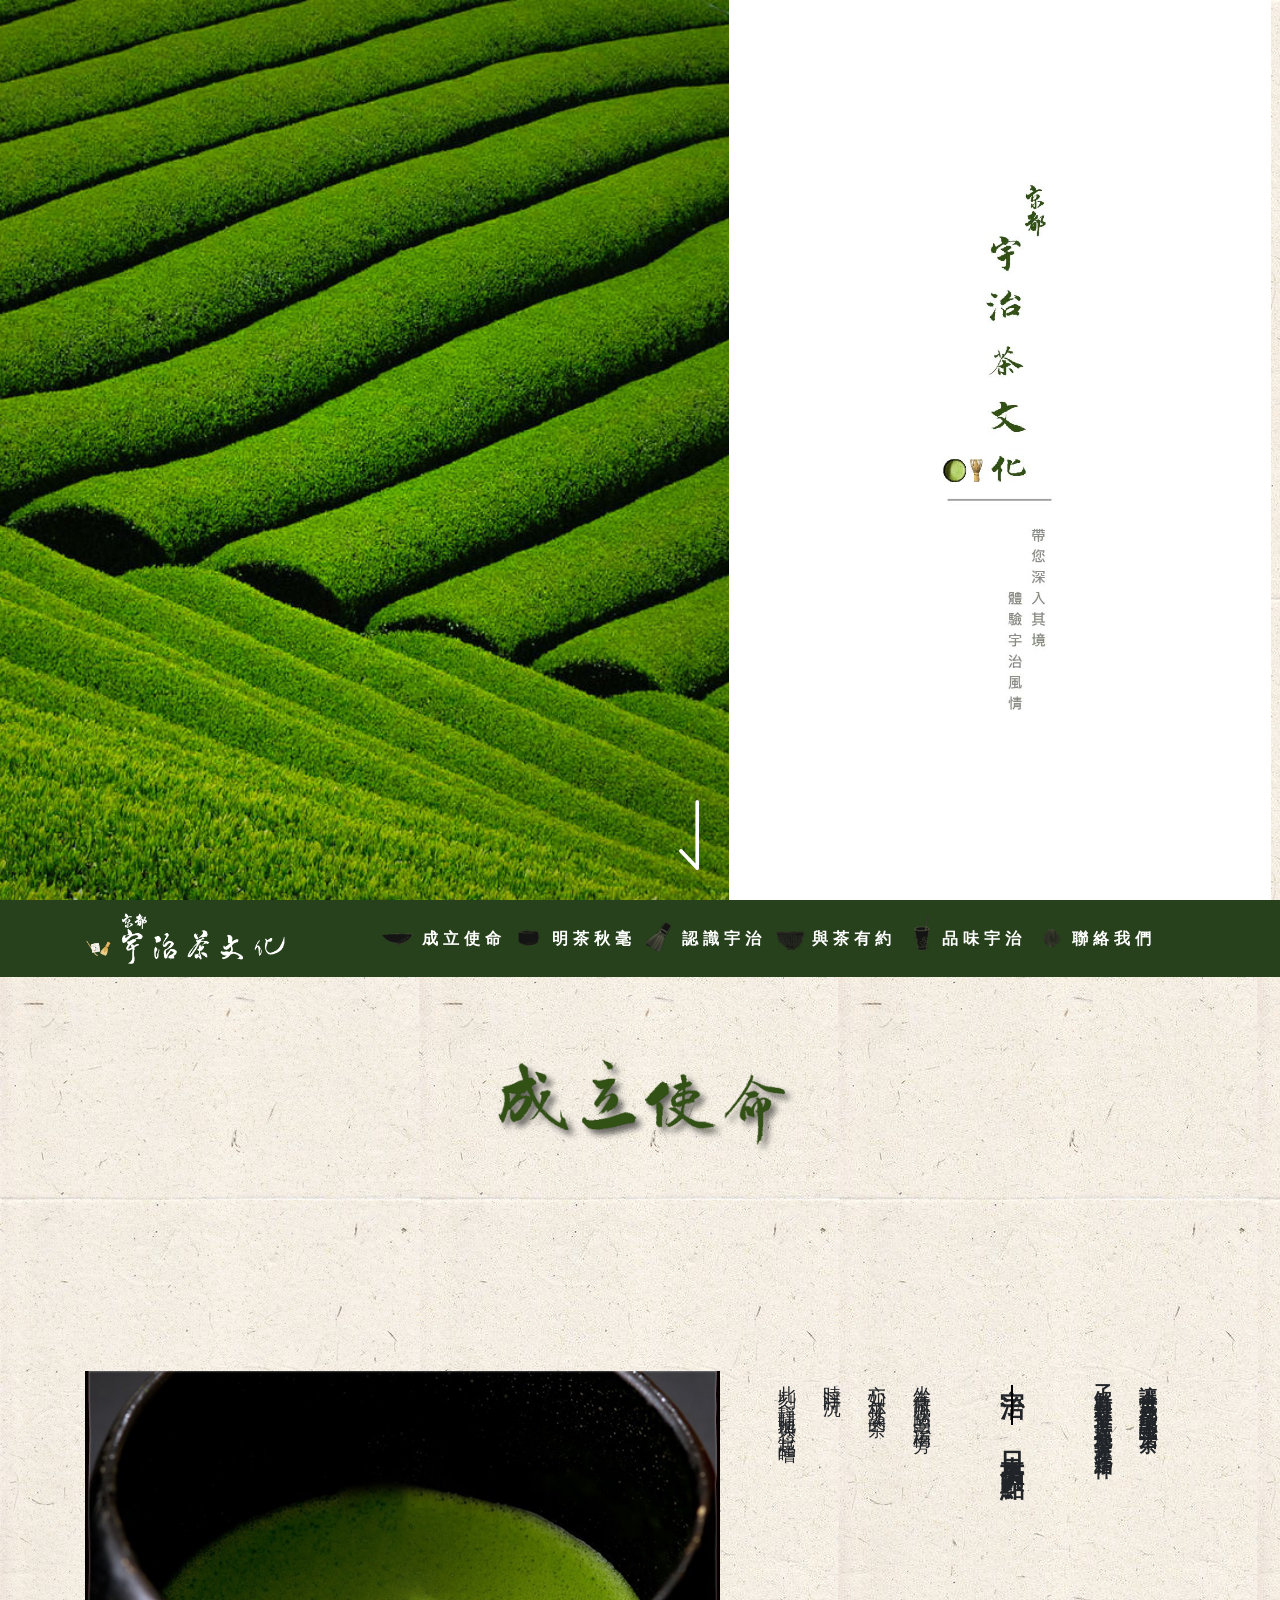
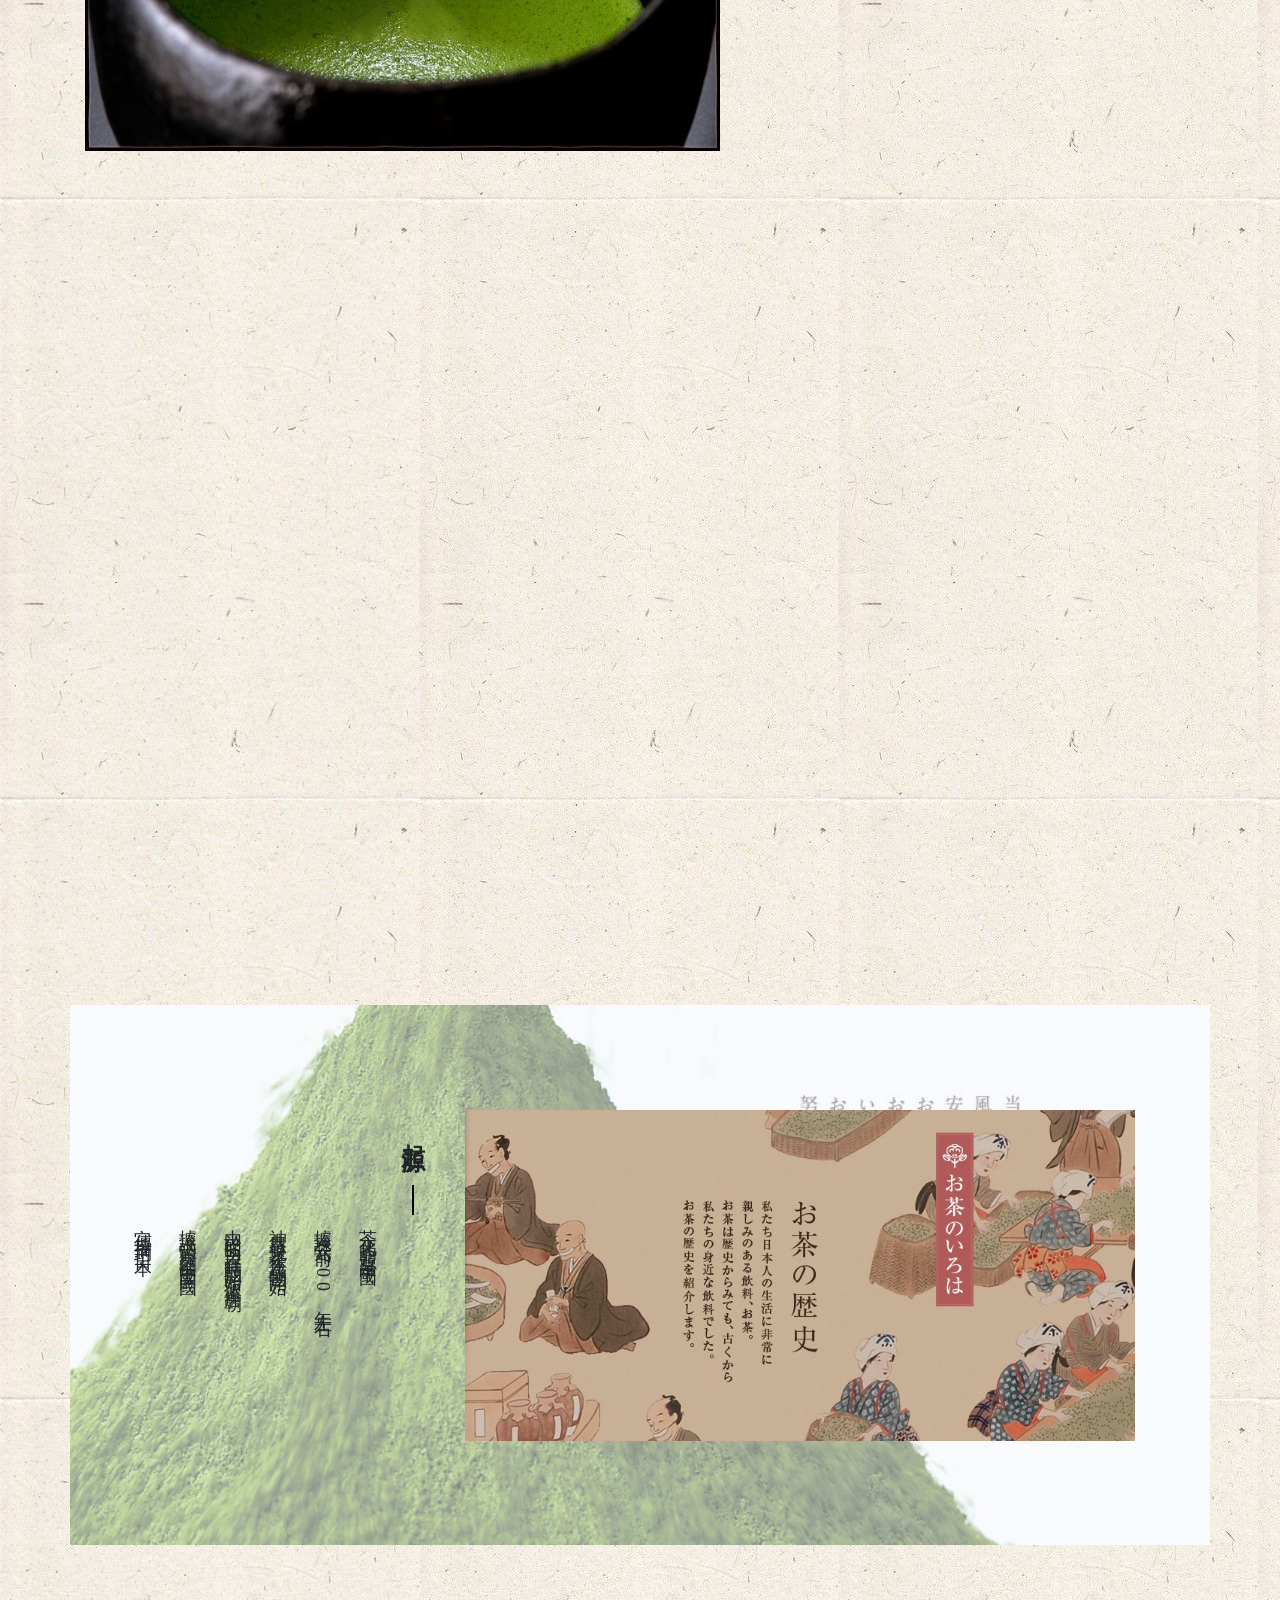
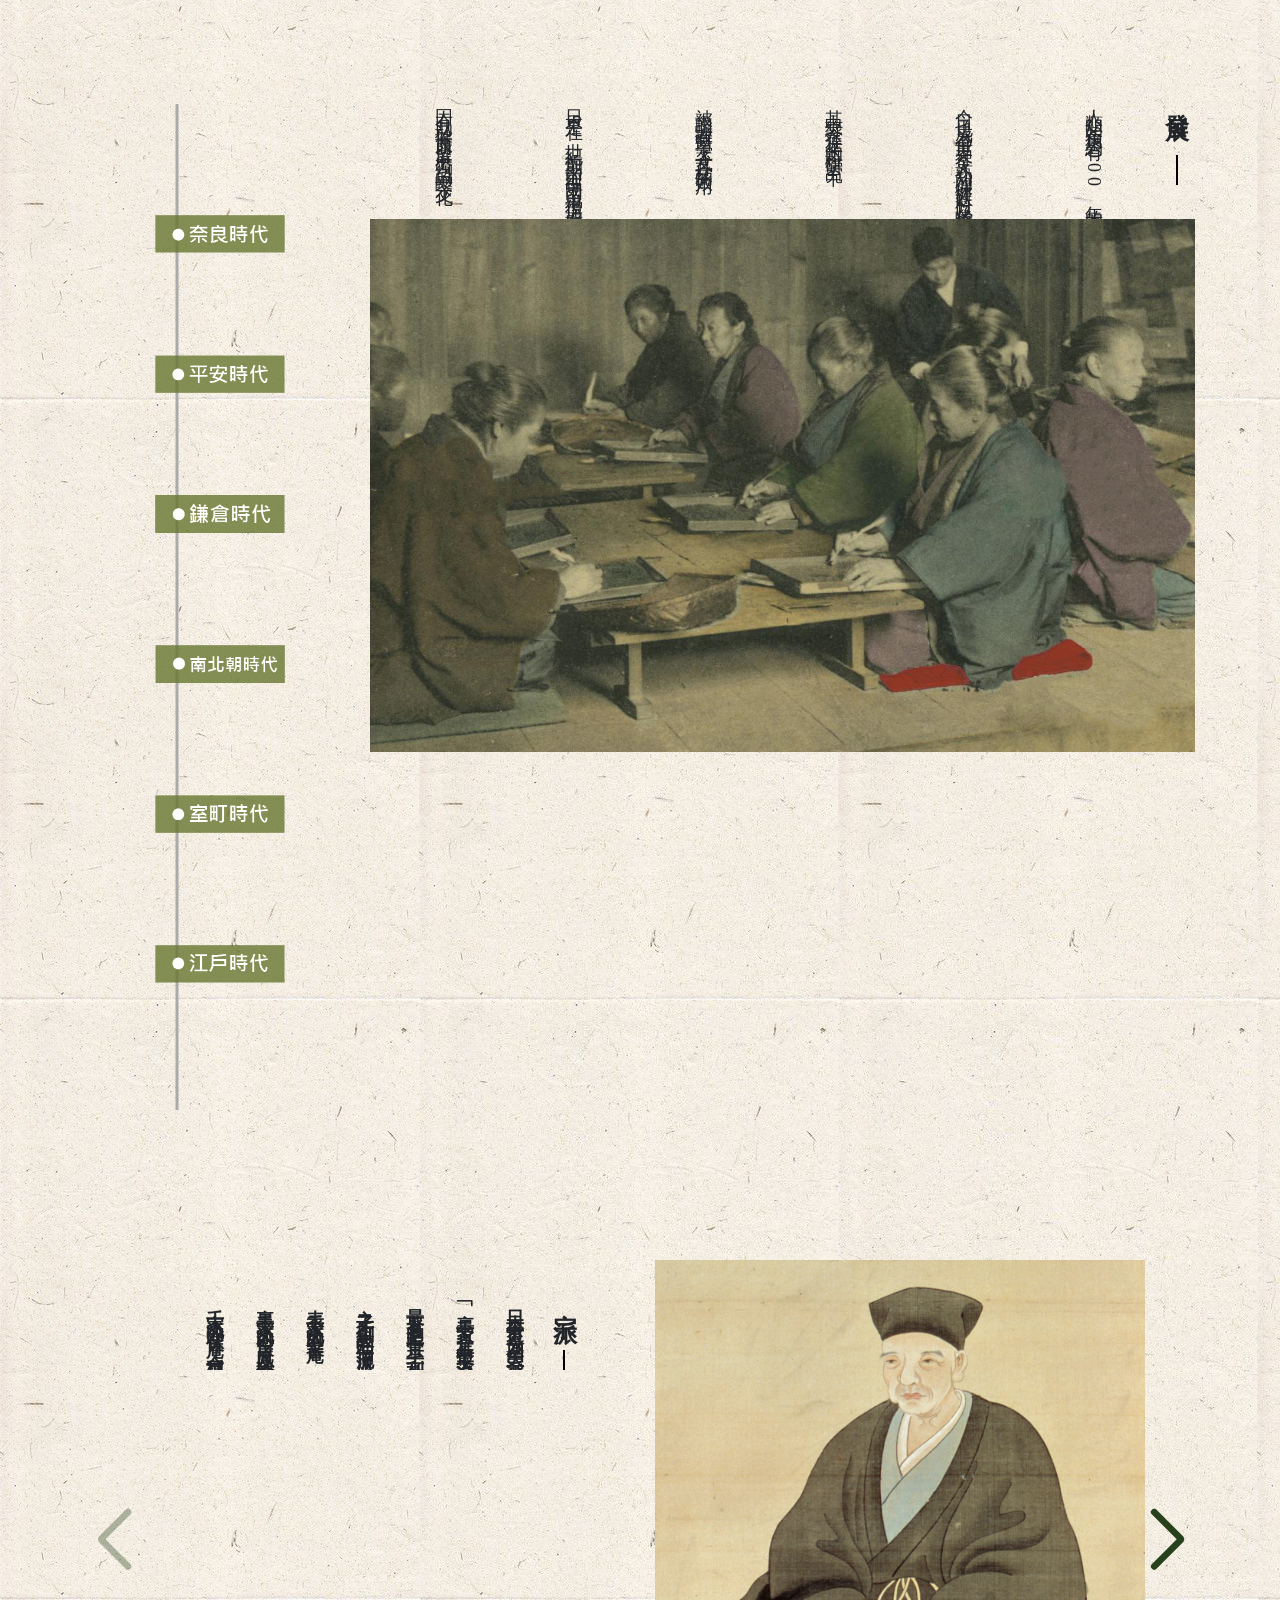
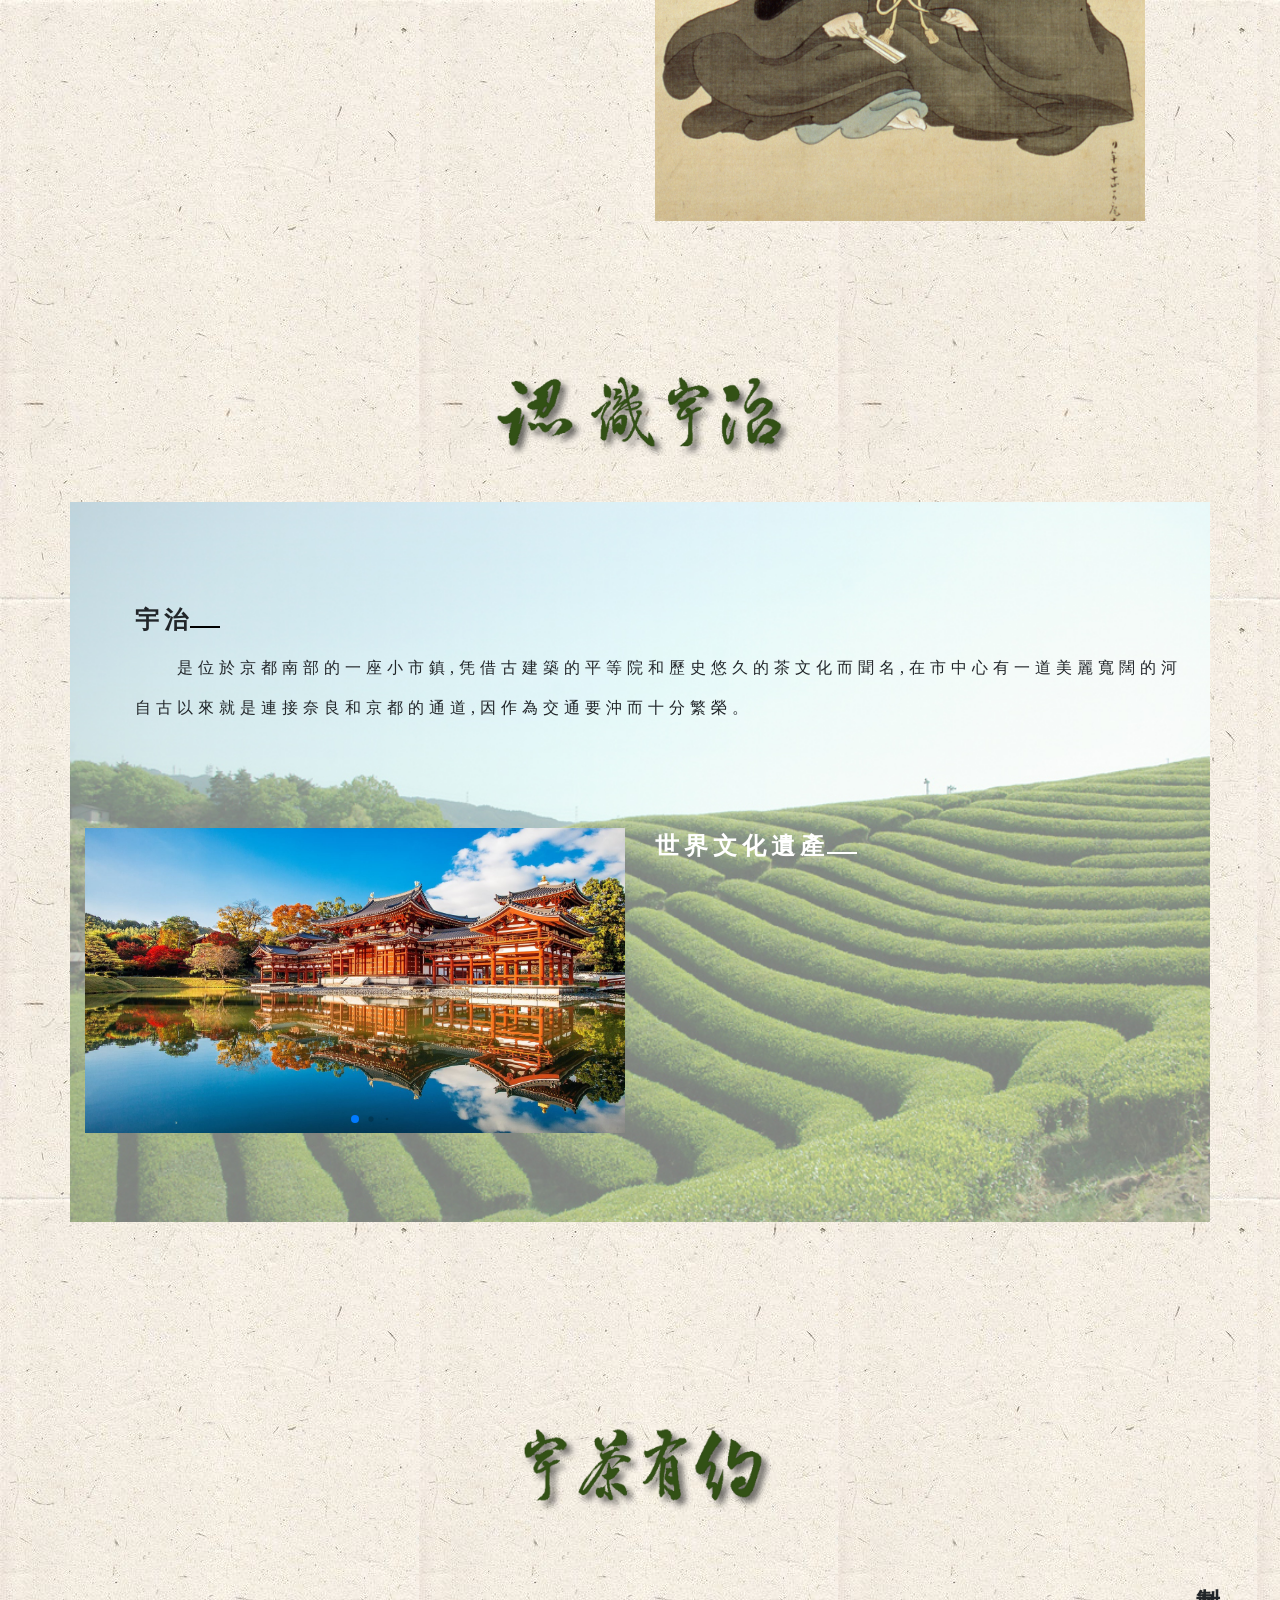
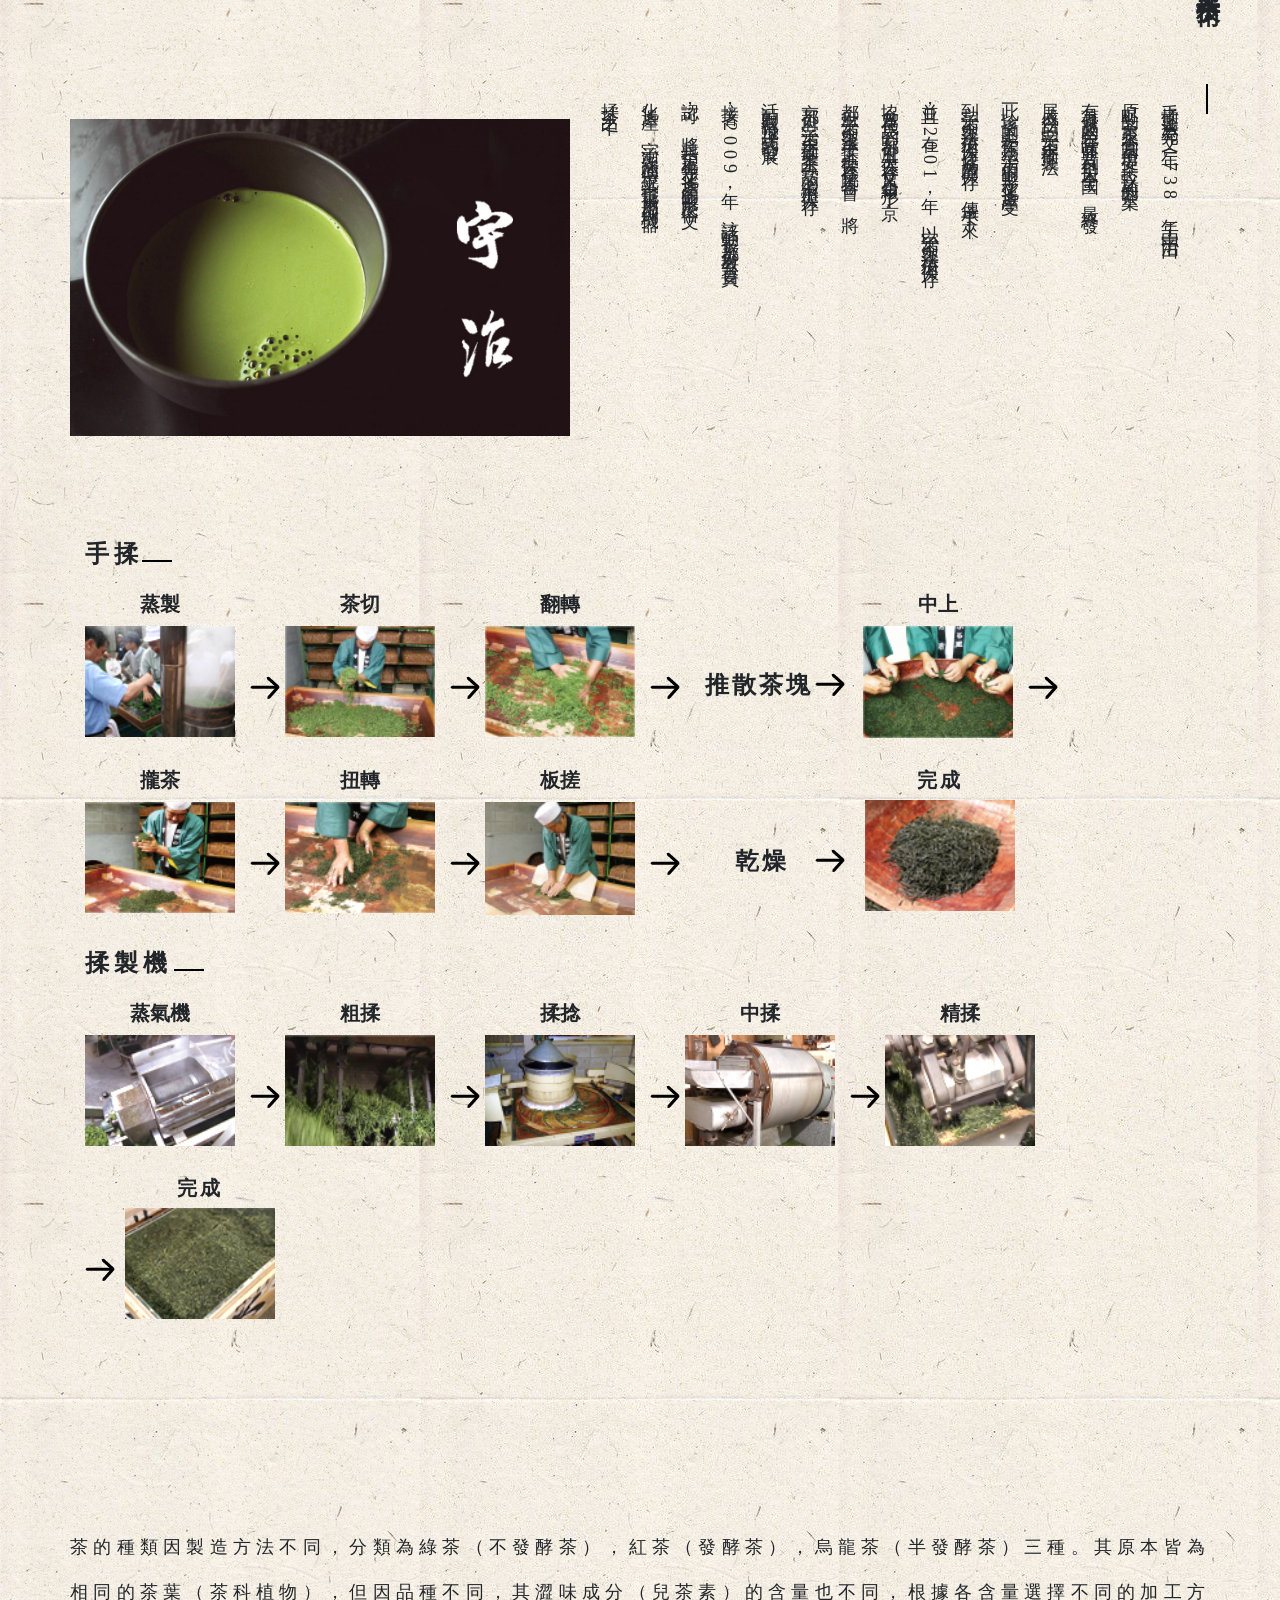
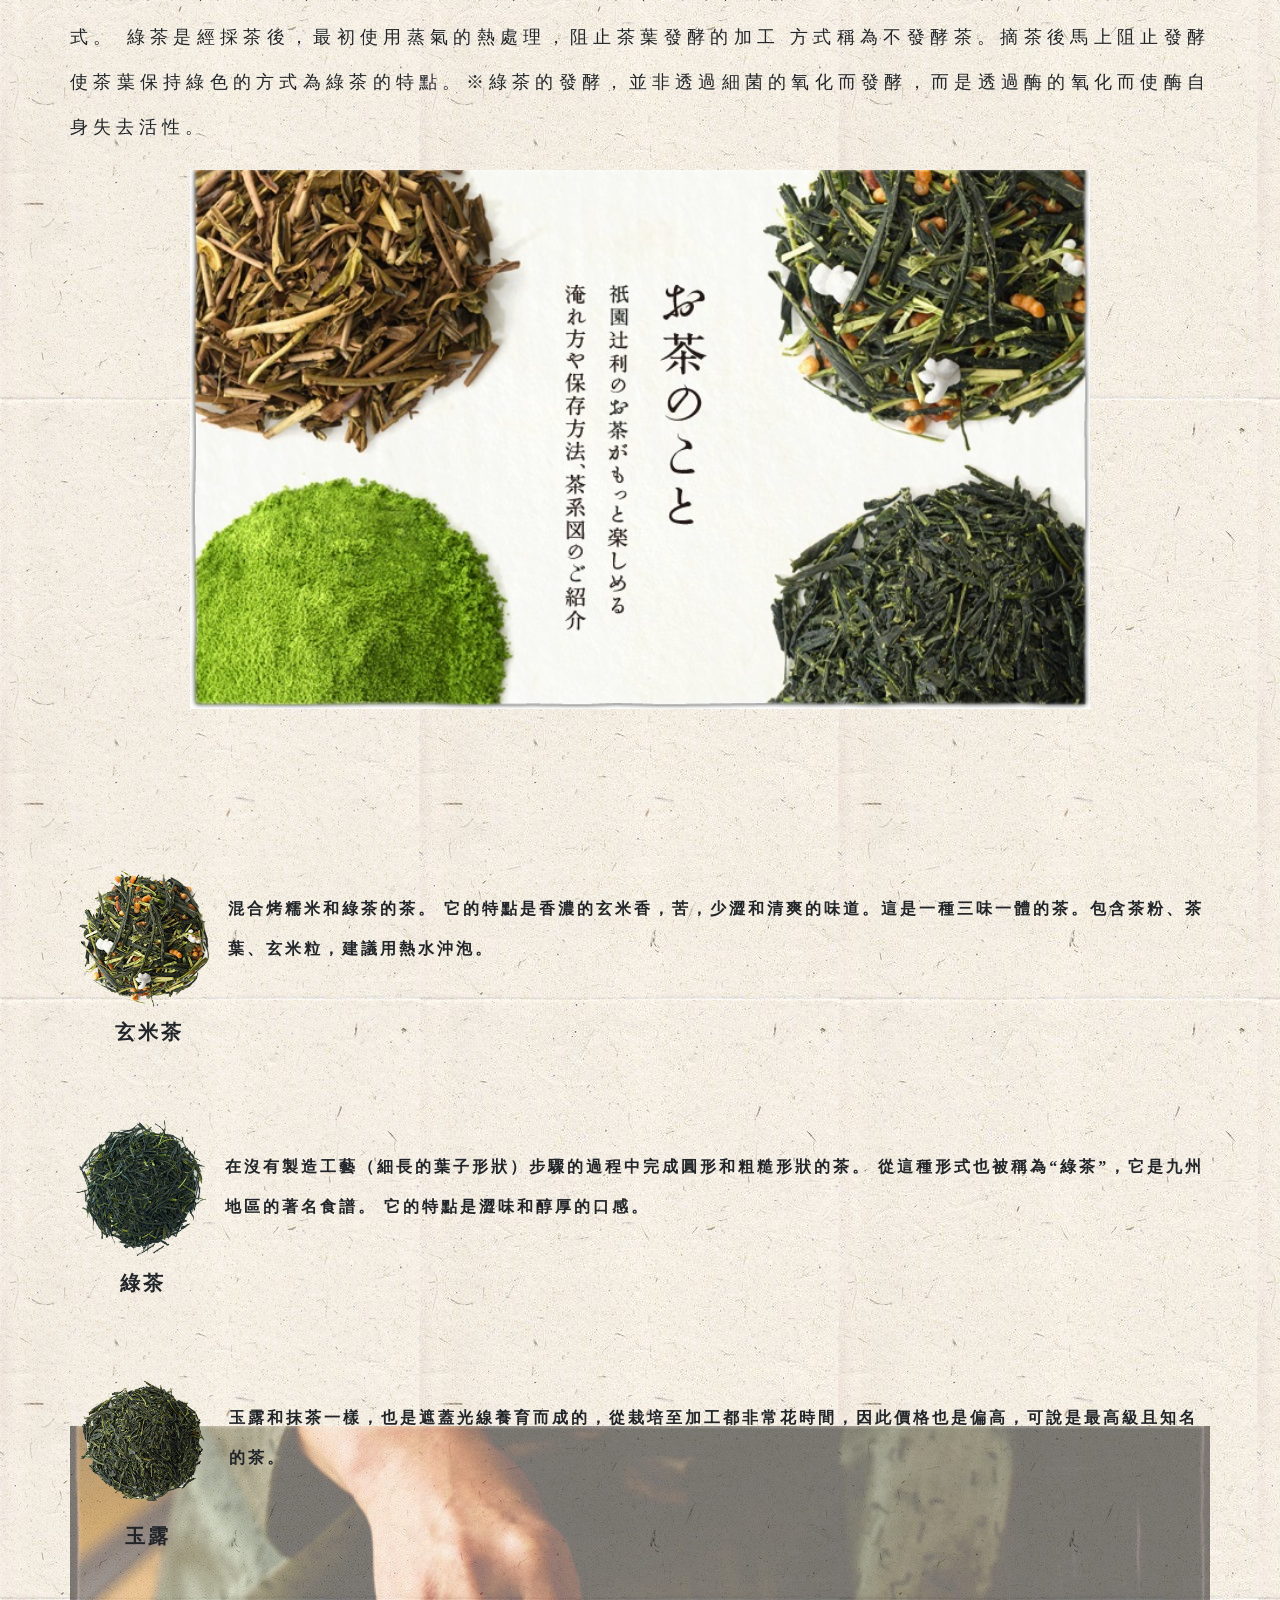
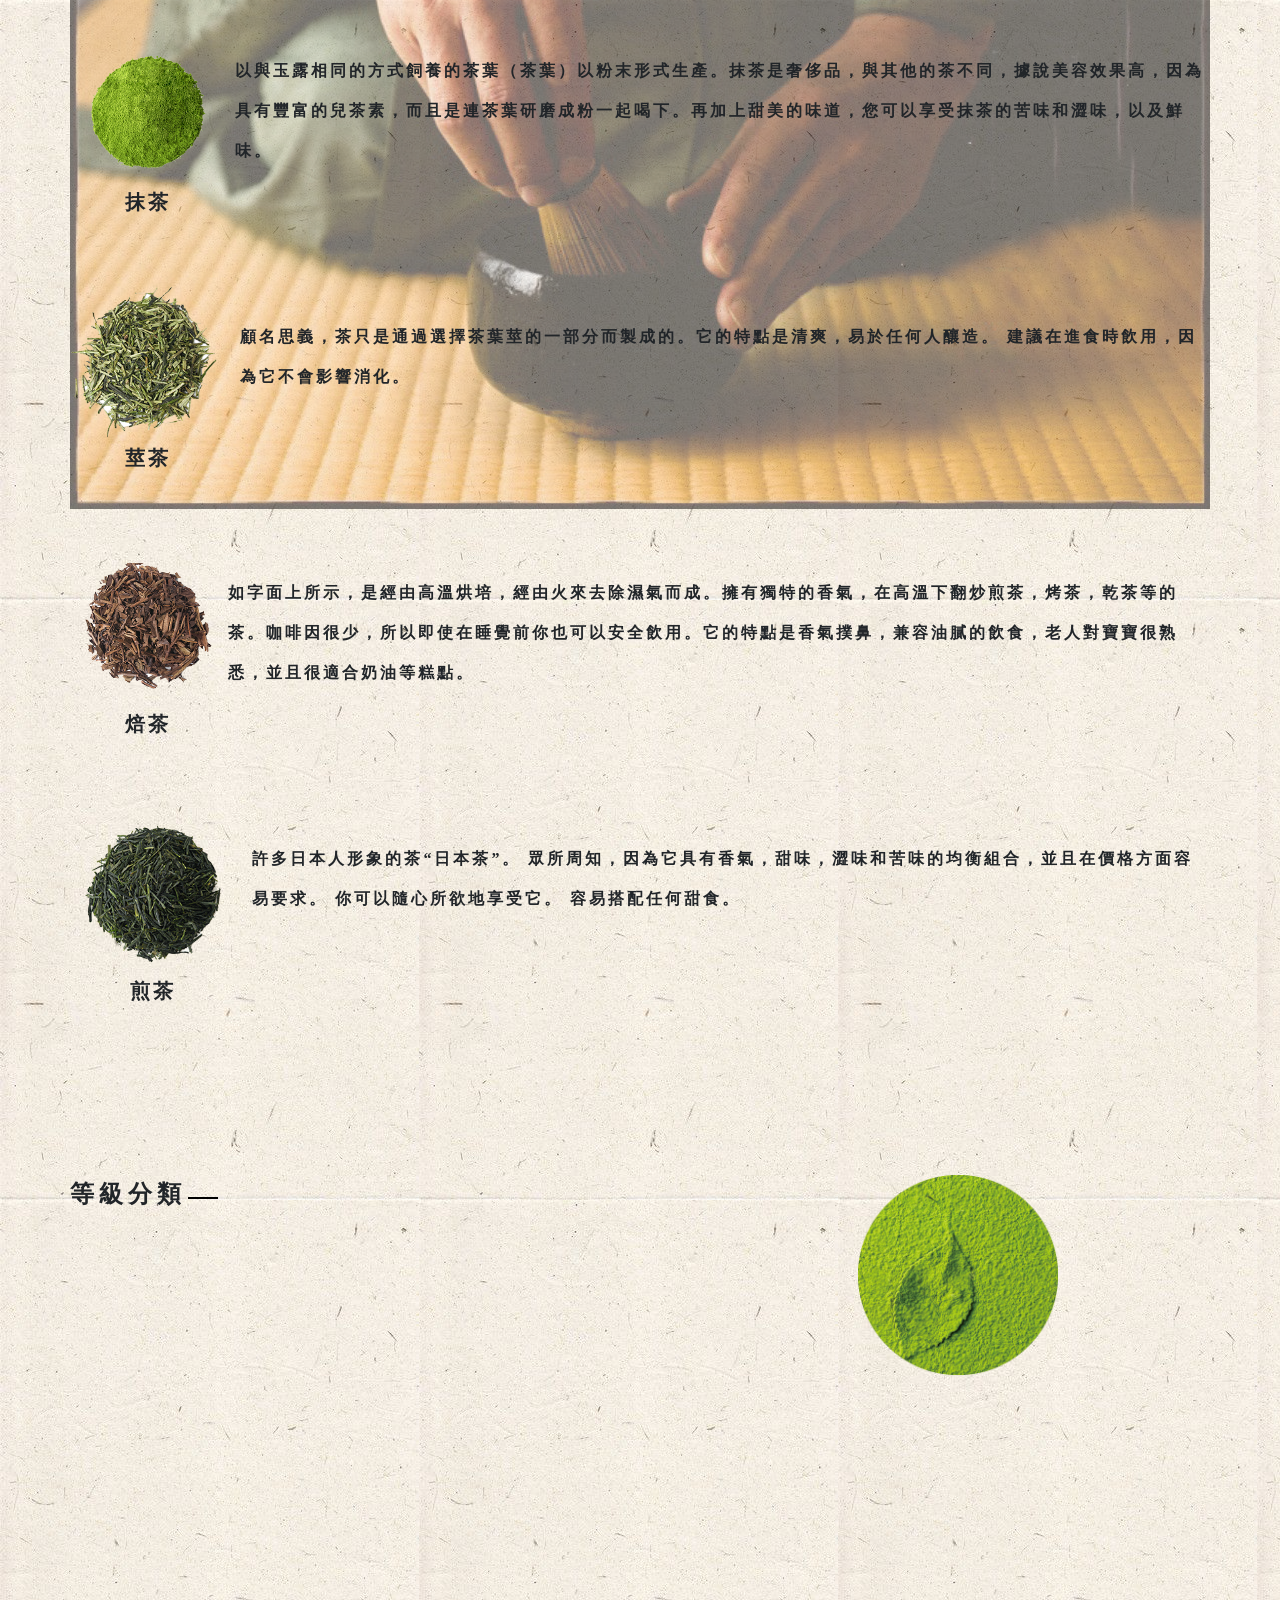
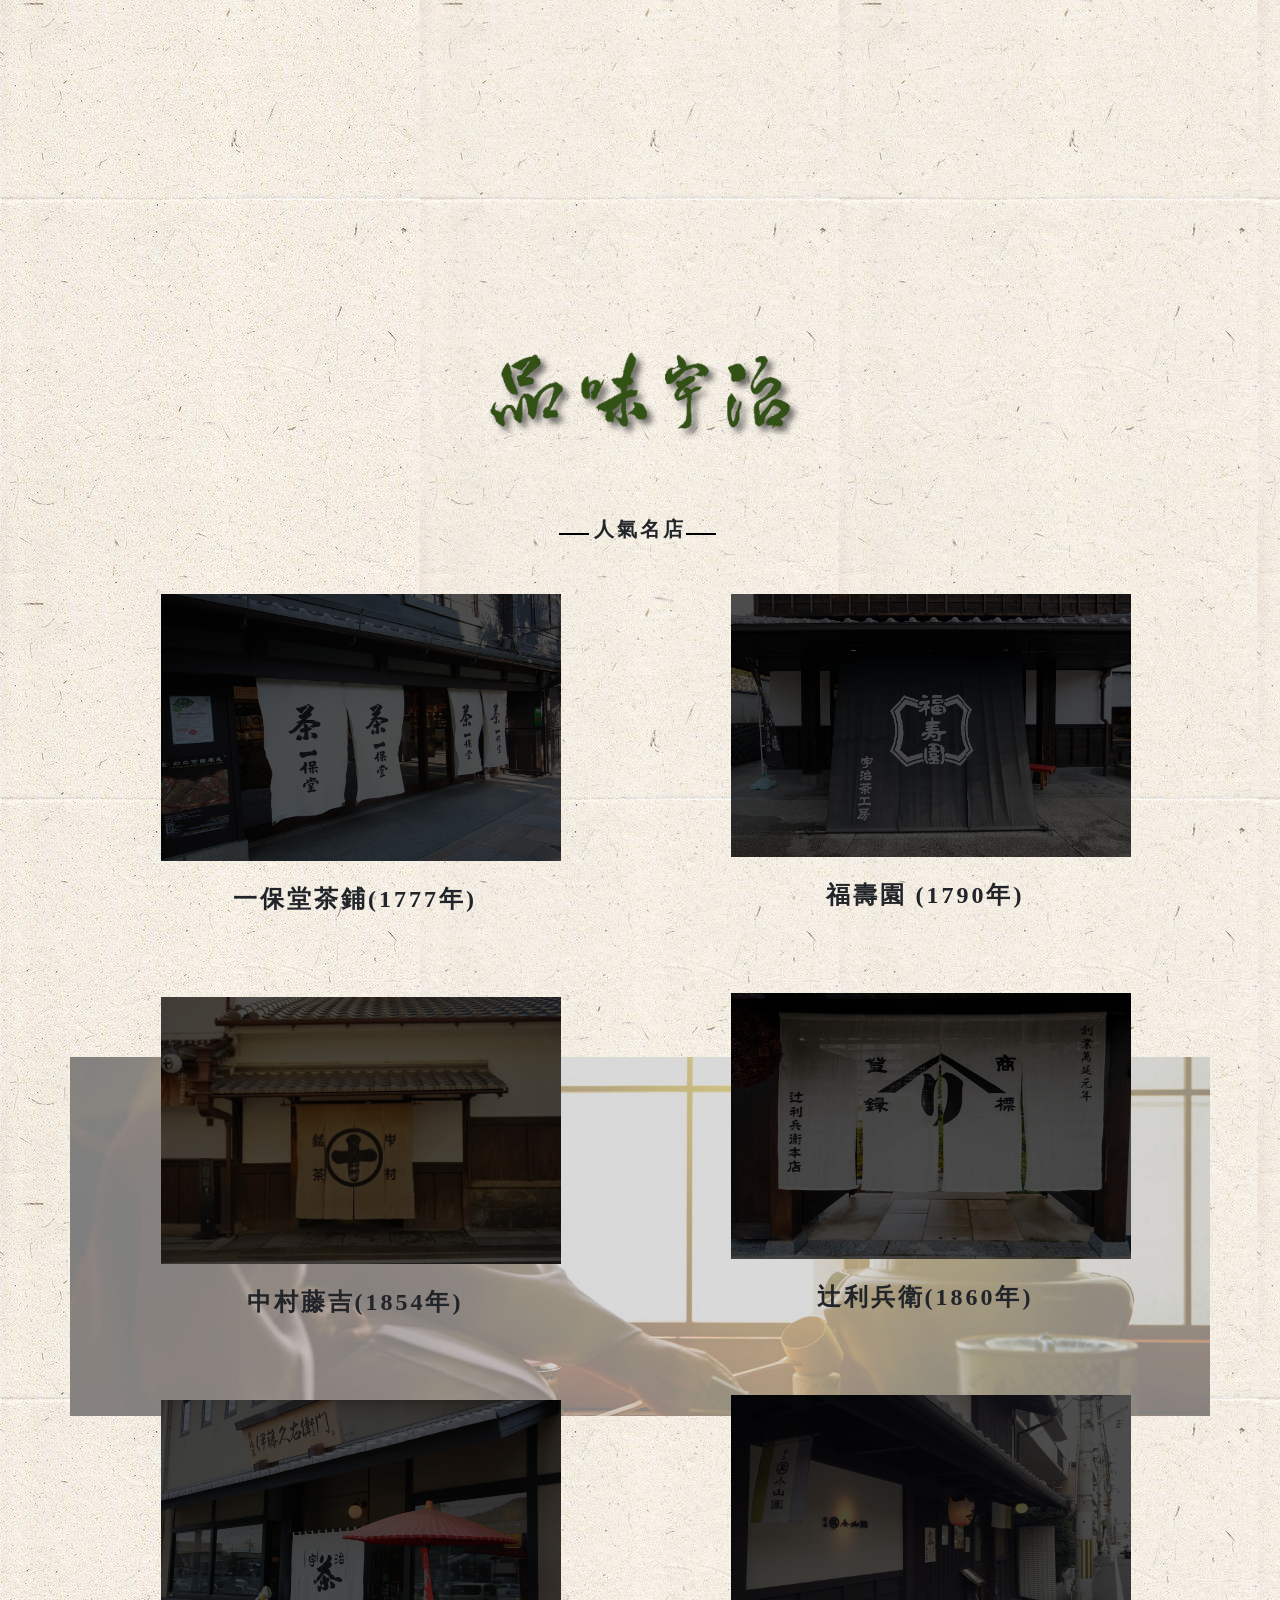
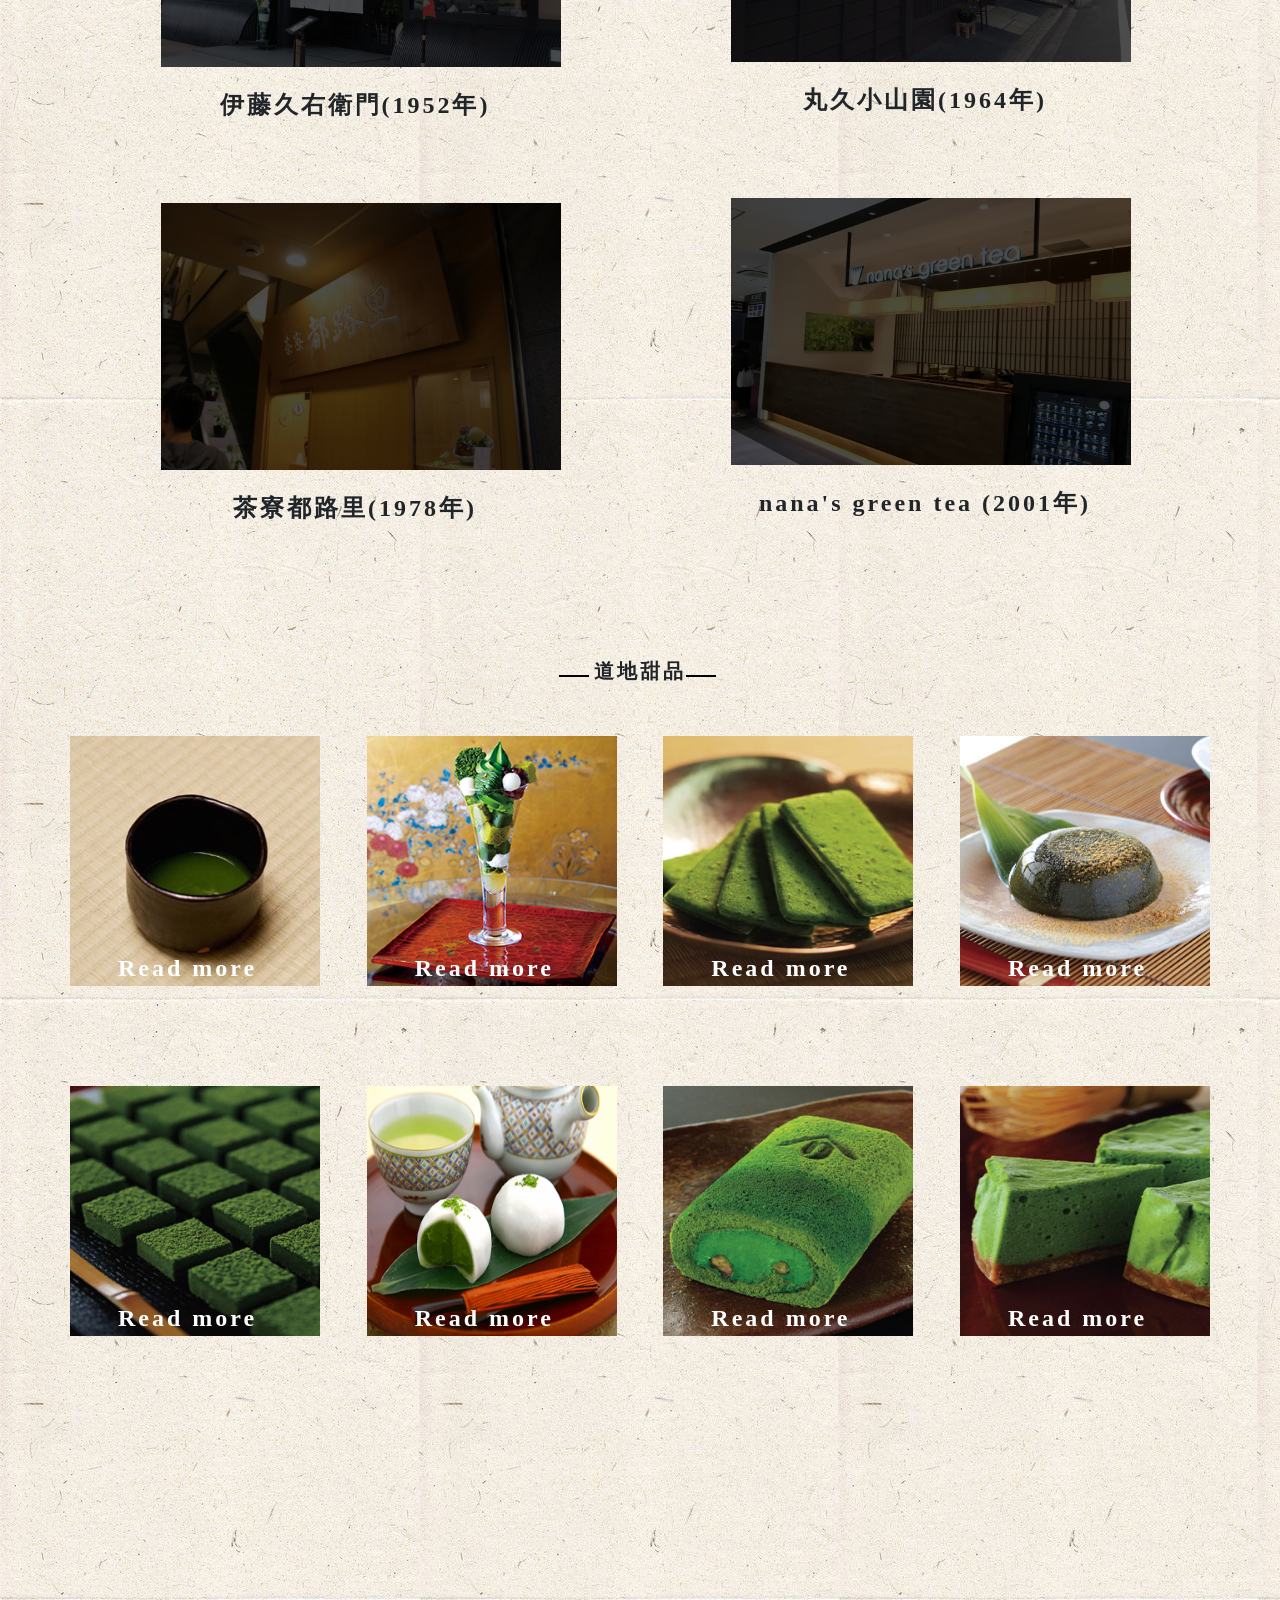
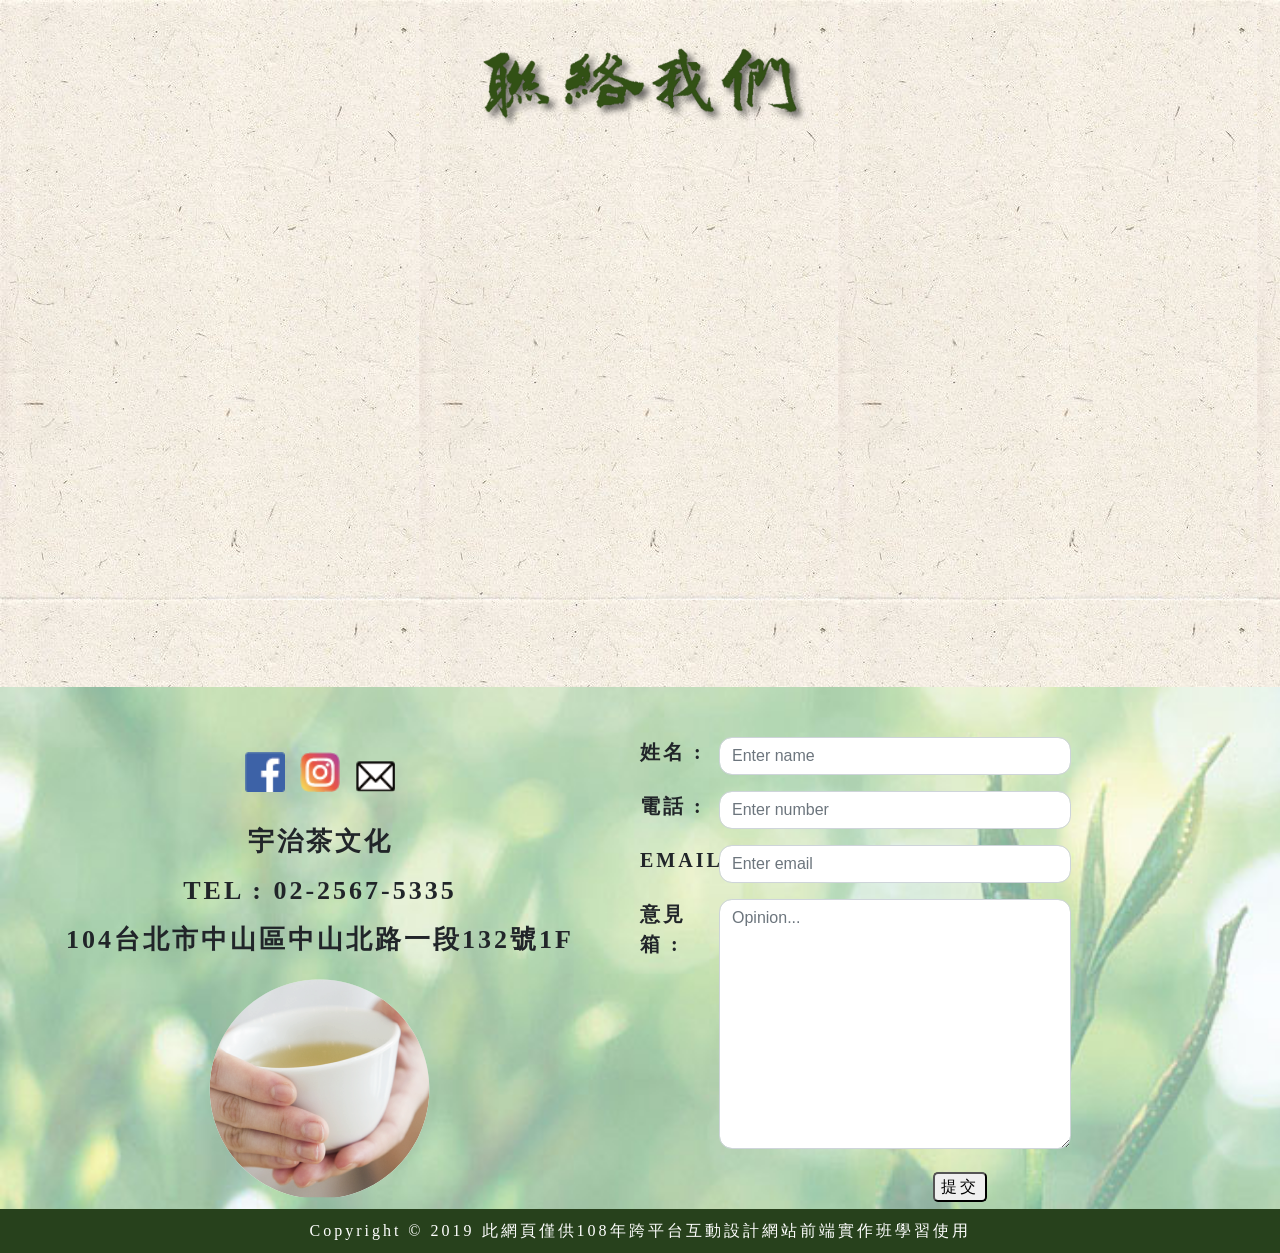
==== commit cc9c5c91: "up" ====
--- a/index.html
+++ b/index.html
@@ -513,7 +513,7 @@
                     </div>
                 </div>
                 <div class="row row02">
-                    <div class="col-12 col-lg-12 p-0">
+                    <div class="col-12 col-lg-12">
 
                         <div class="p1" data-aos="fade-right" data-aos-easing="linear" data-aos-duration="1800">
                             <span class="line4-2">揉製機</span>
--- a/project.css
+++ b/project.css
@@ -3791,12 +3791,6 @@
   }
 }
 
-footer .allform .col-sm-10 {
-  -webkit-box-pack: center;
-      -ms-flex-pack: center;
-          justify-content: center;
-}
-
 footer .allform label {
   font-size: 20px;
   font-family: "微軟正黑體";
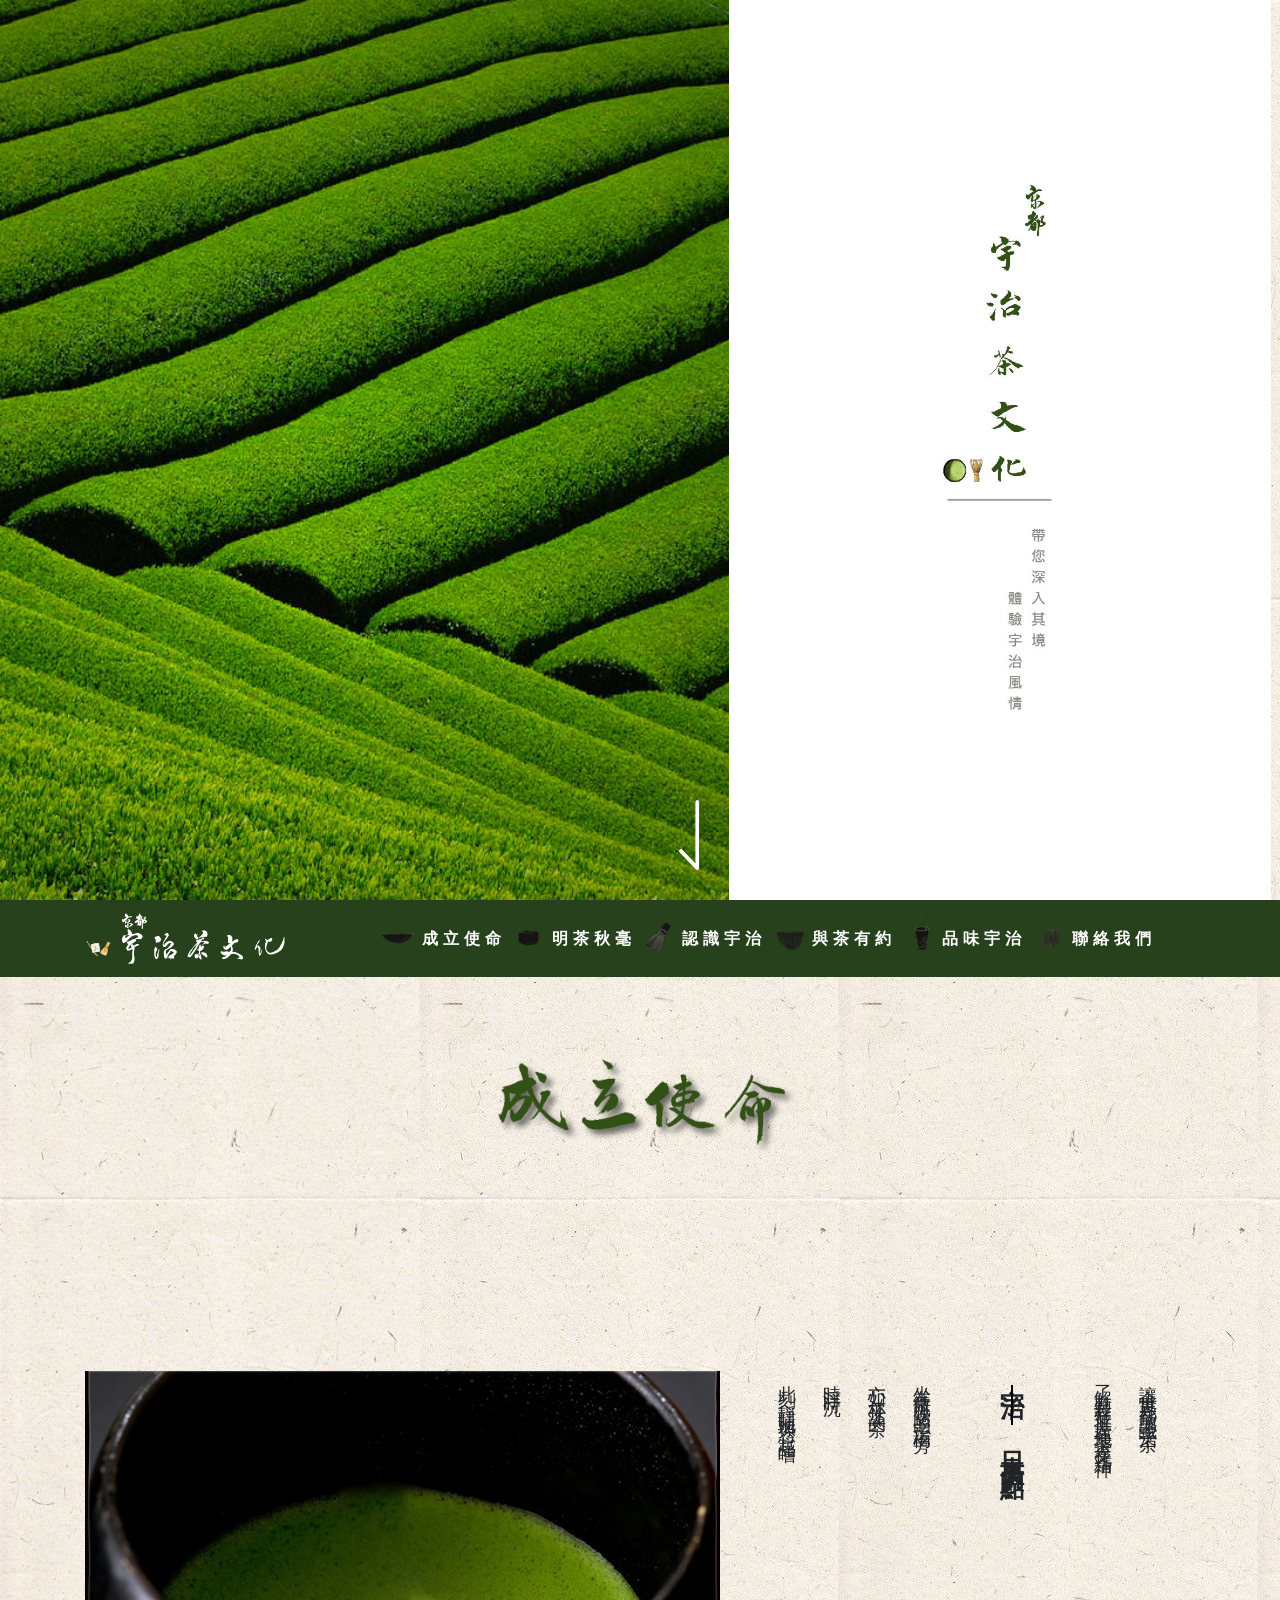
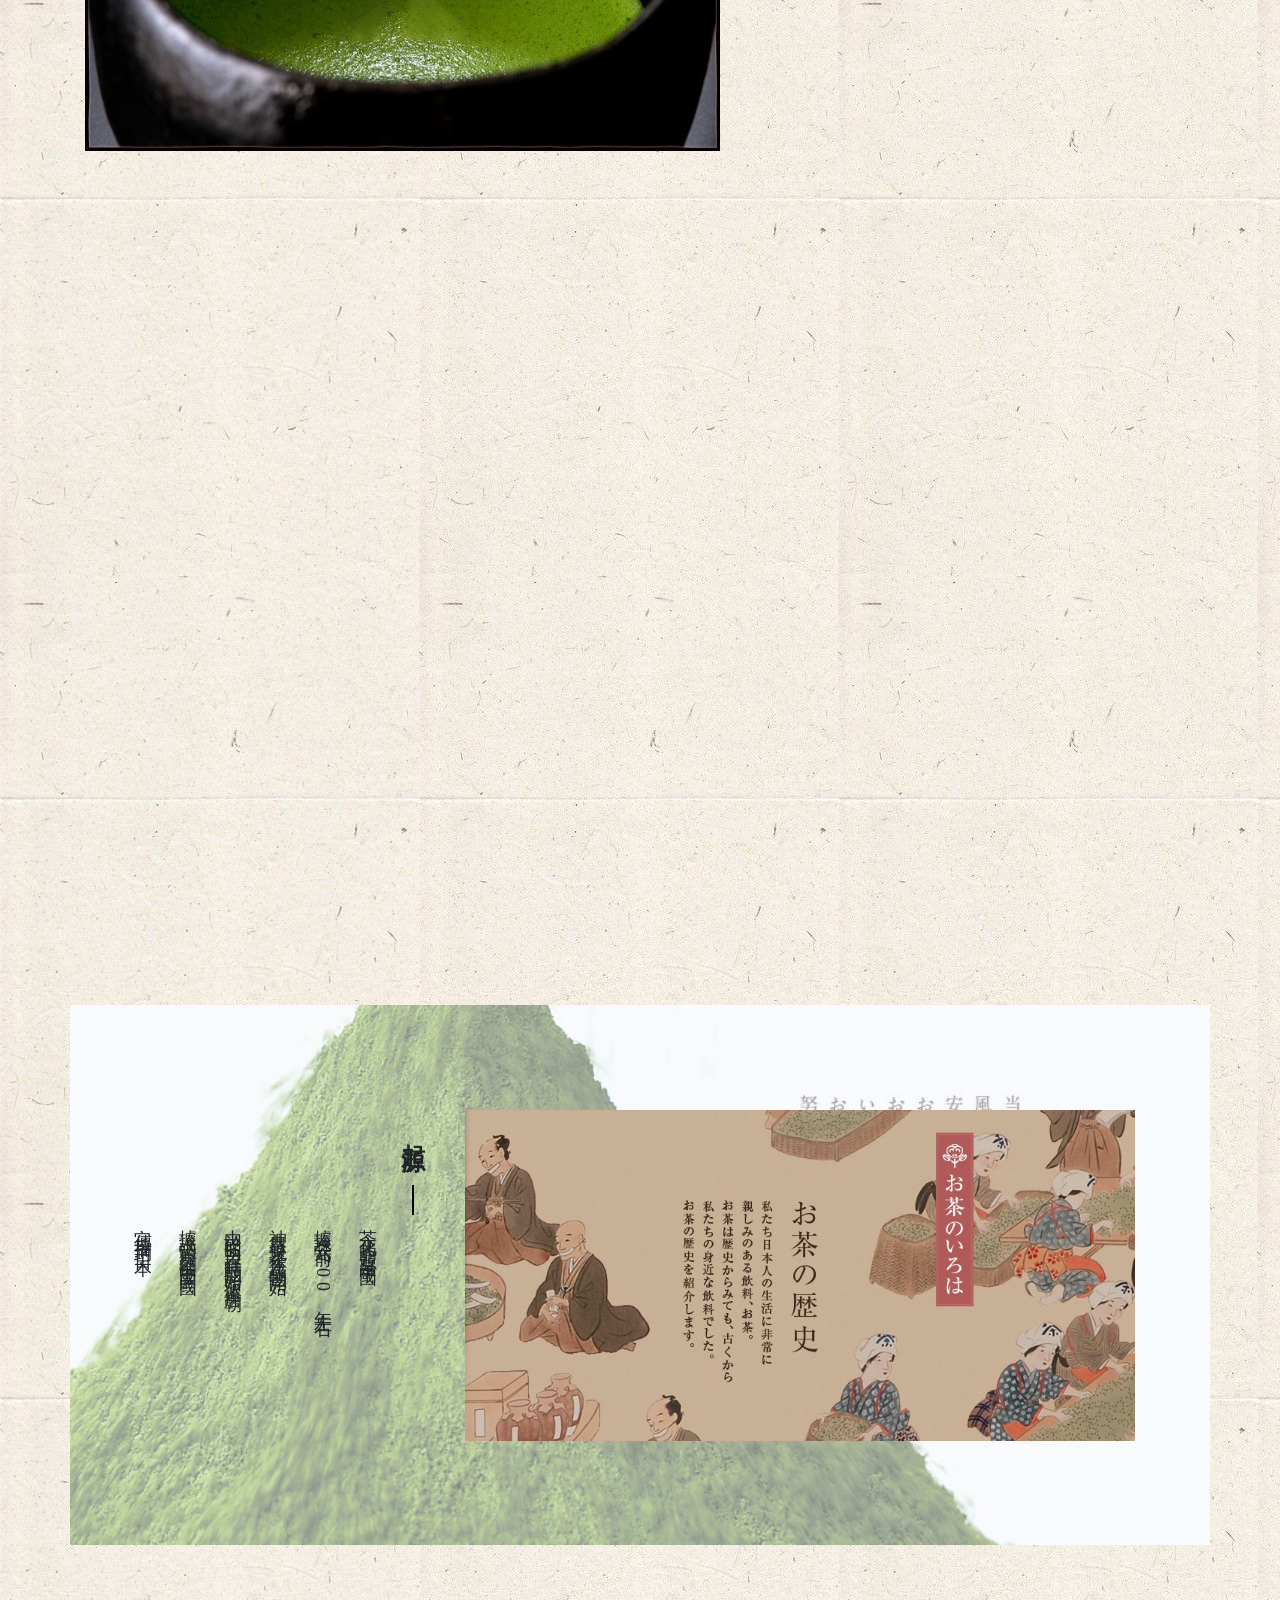
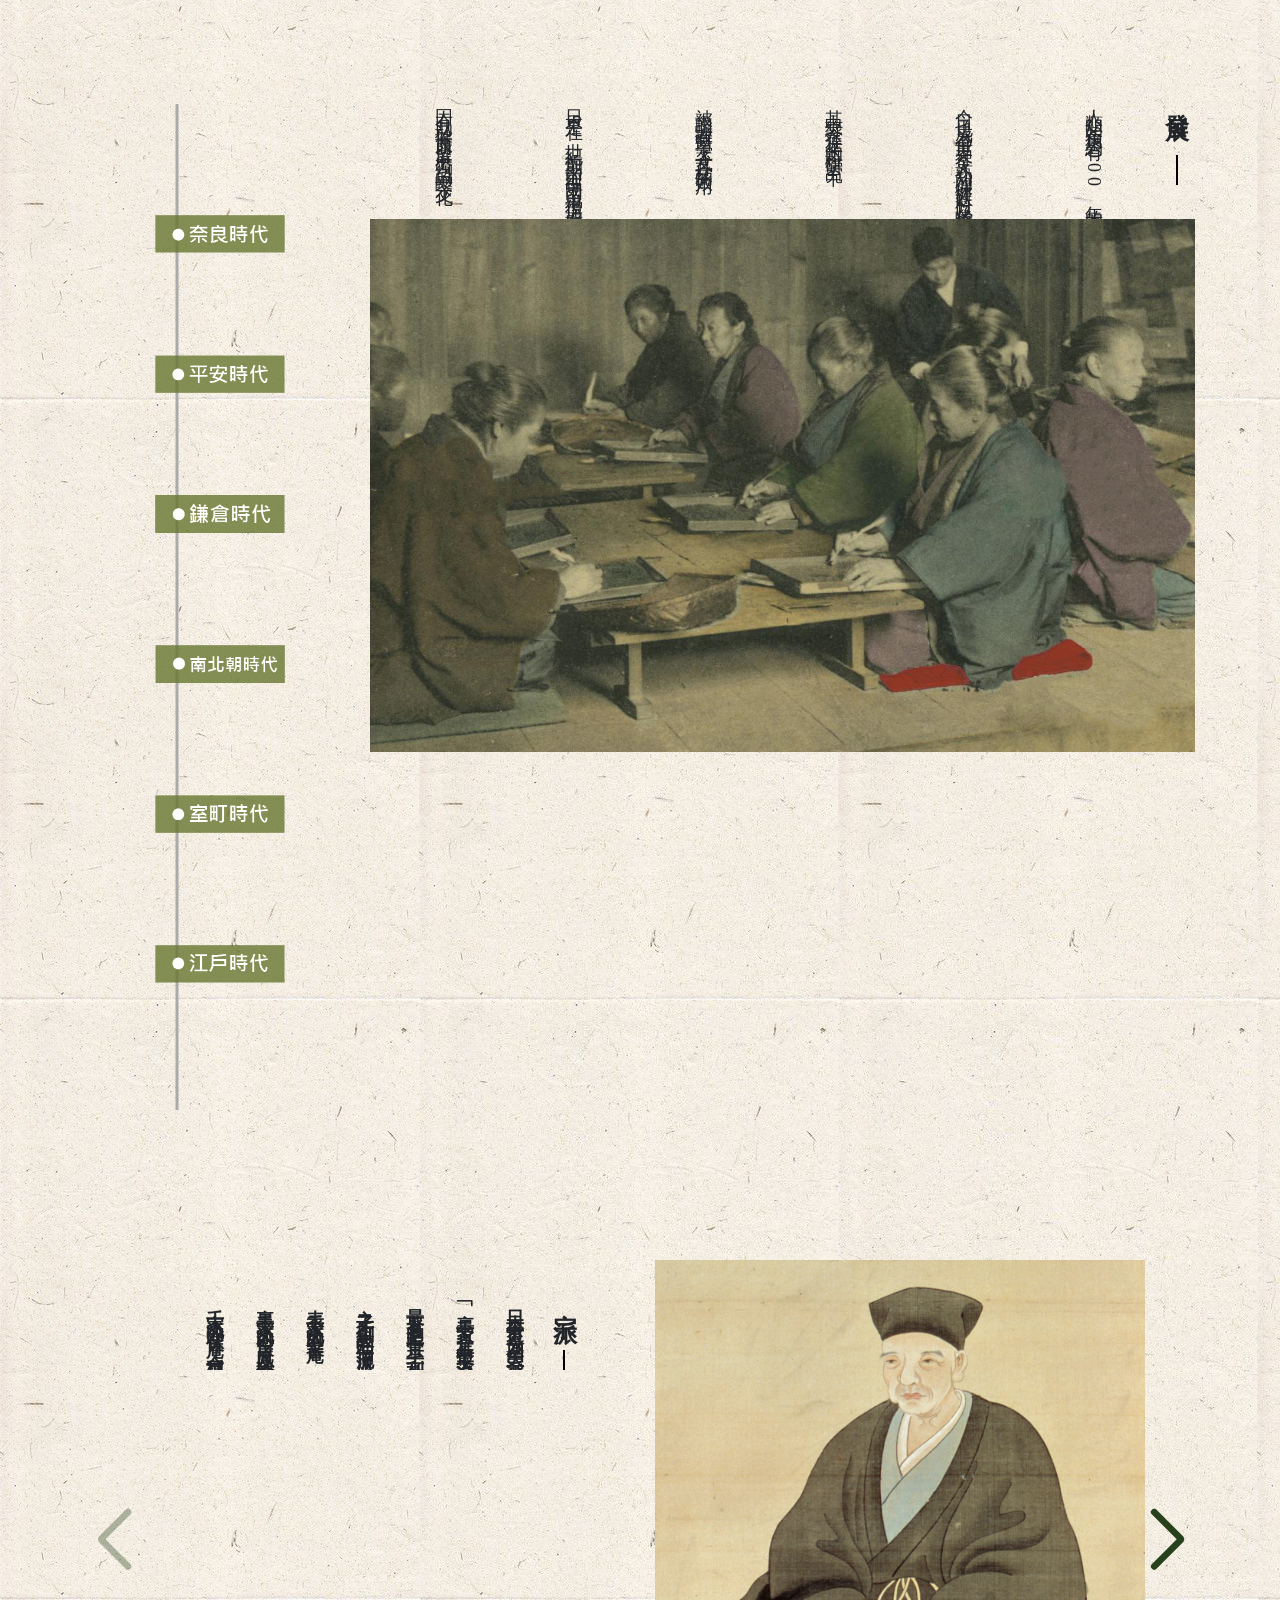
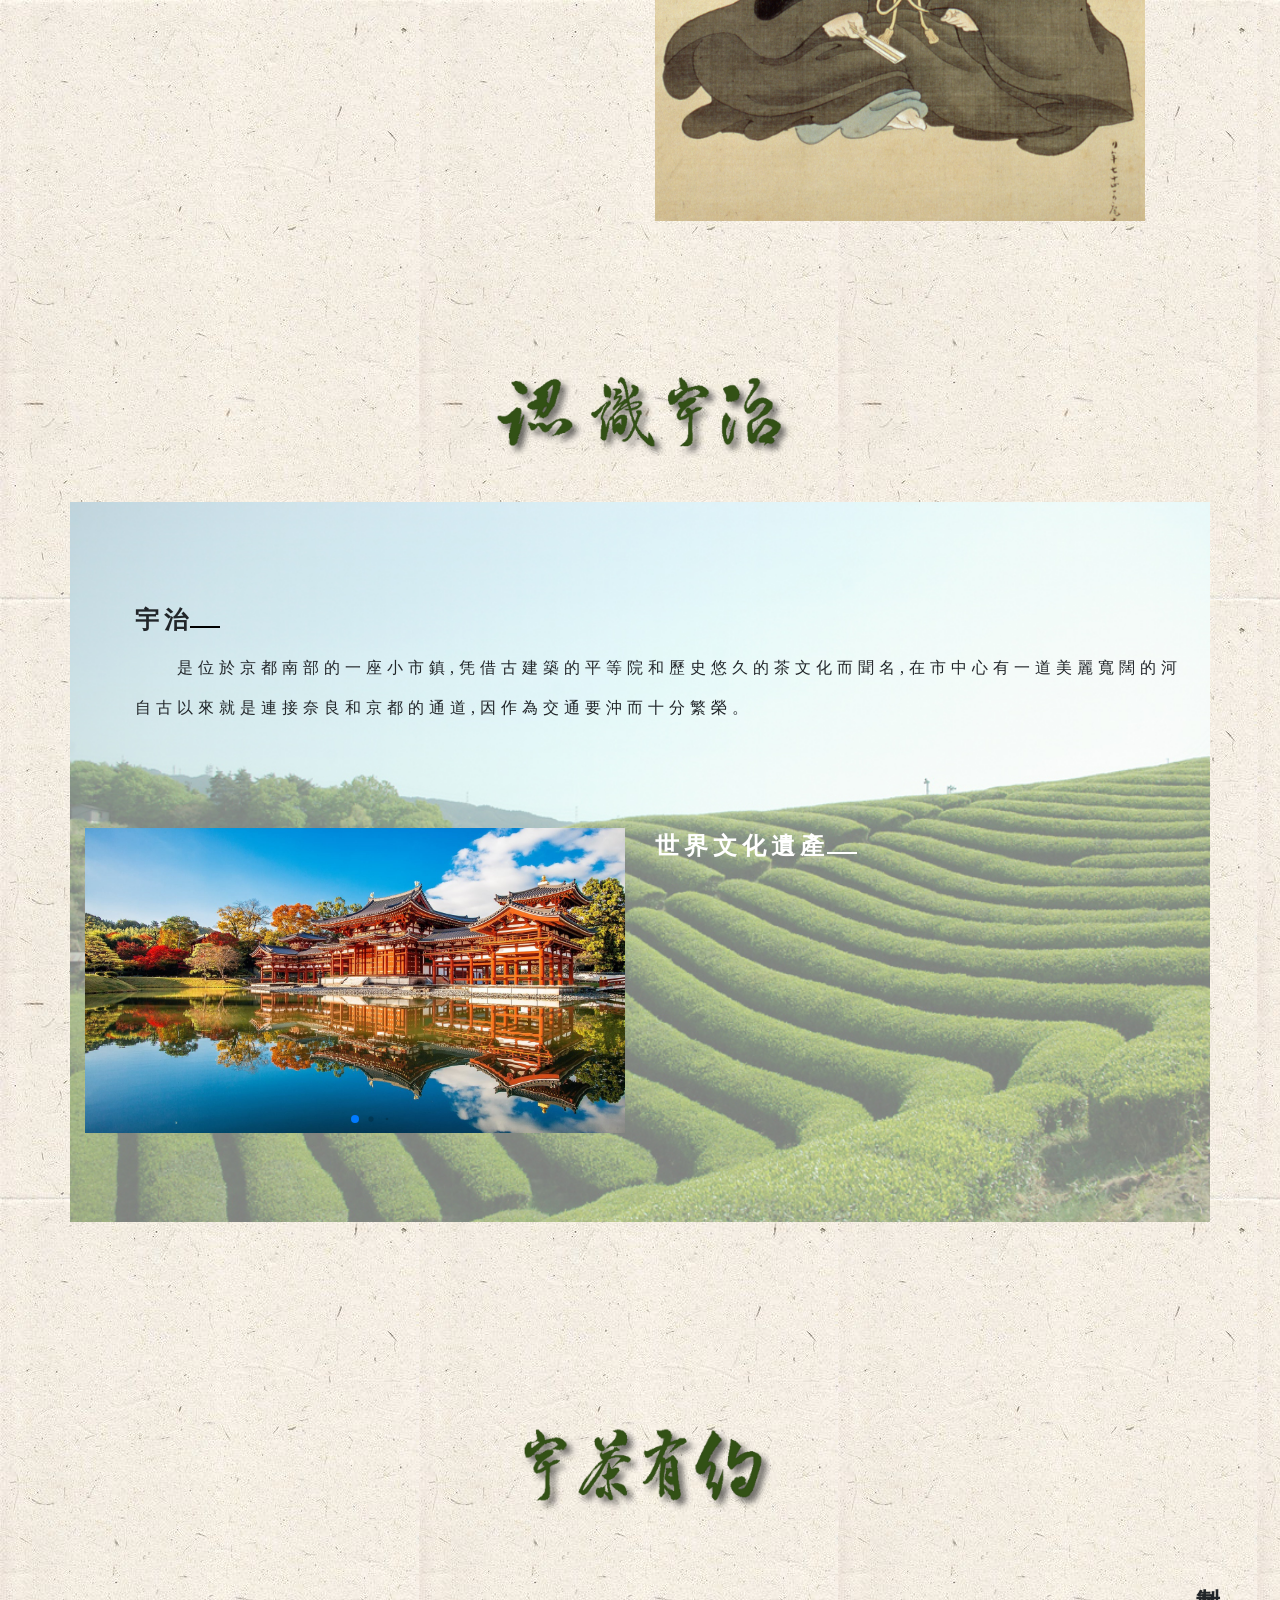
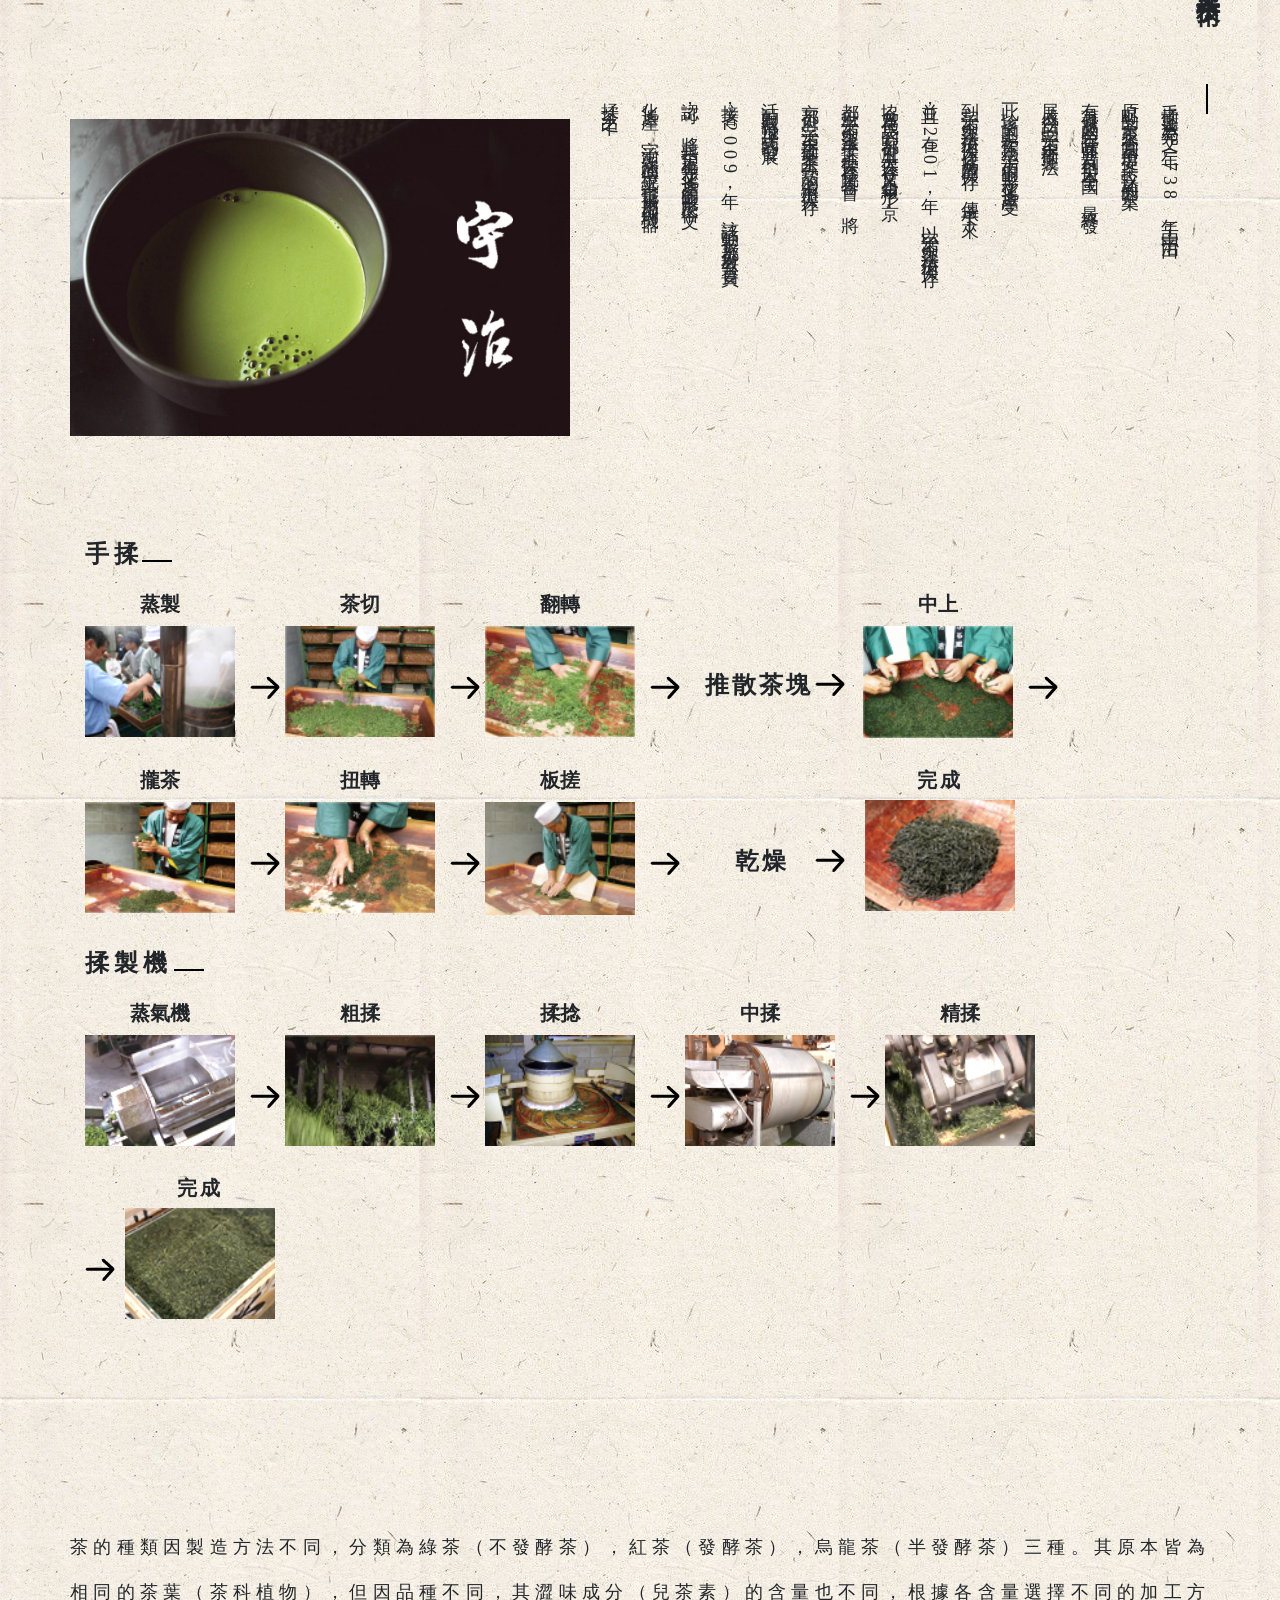
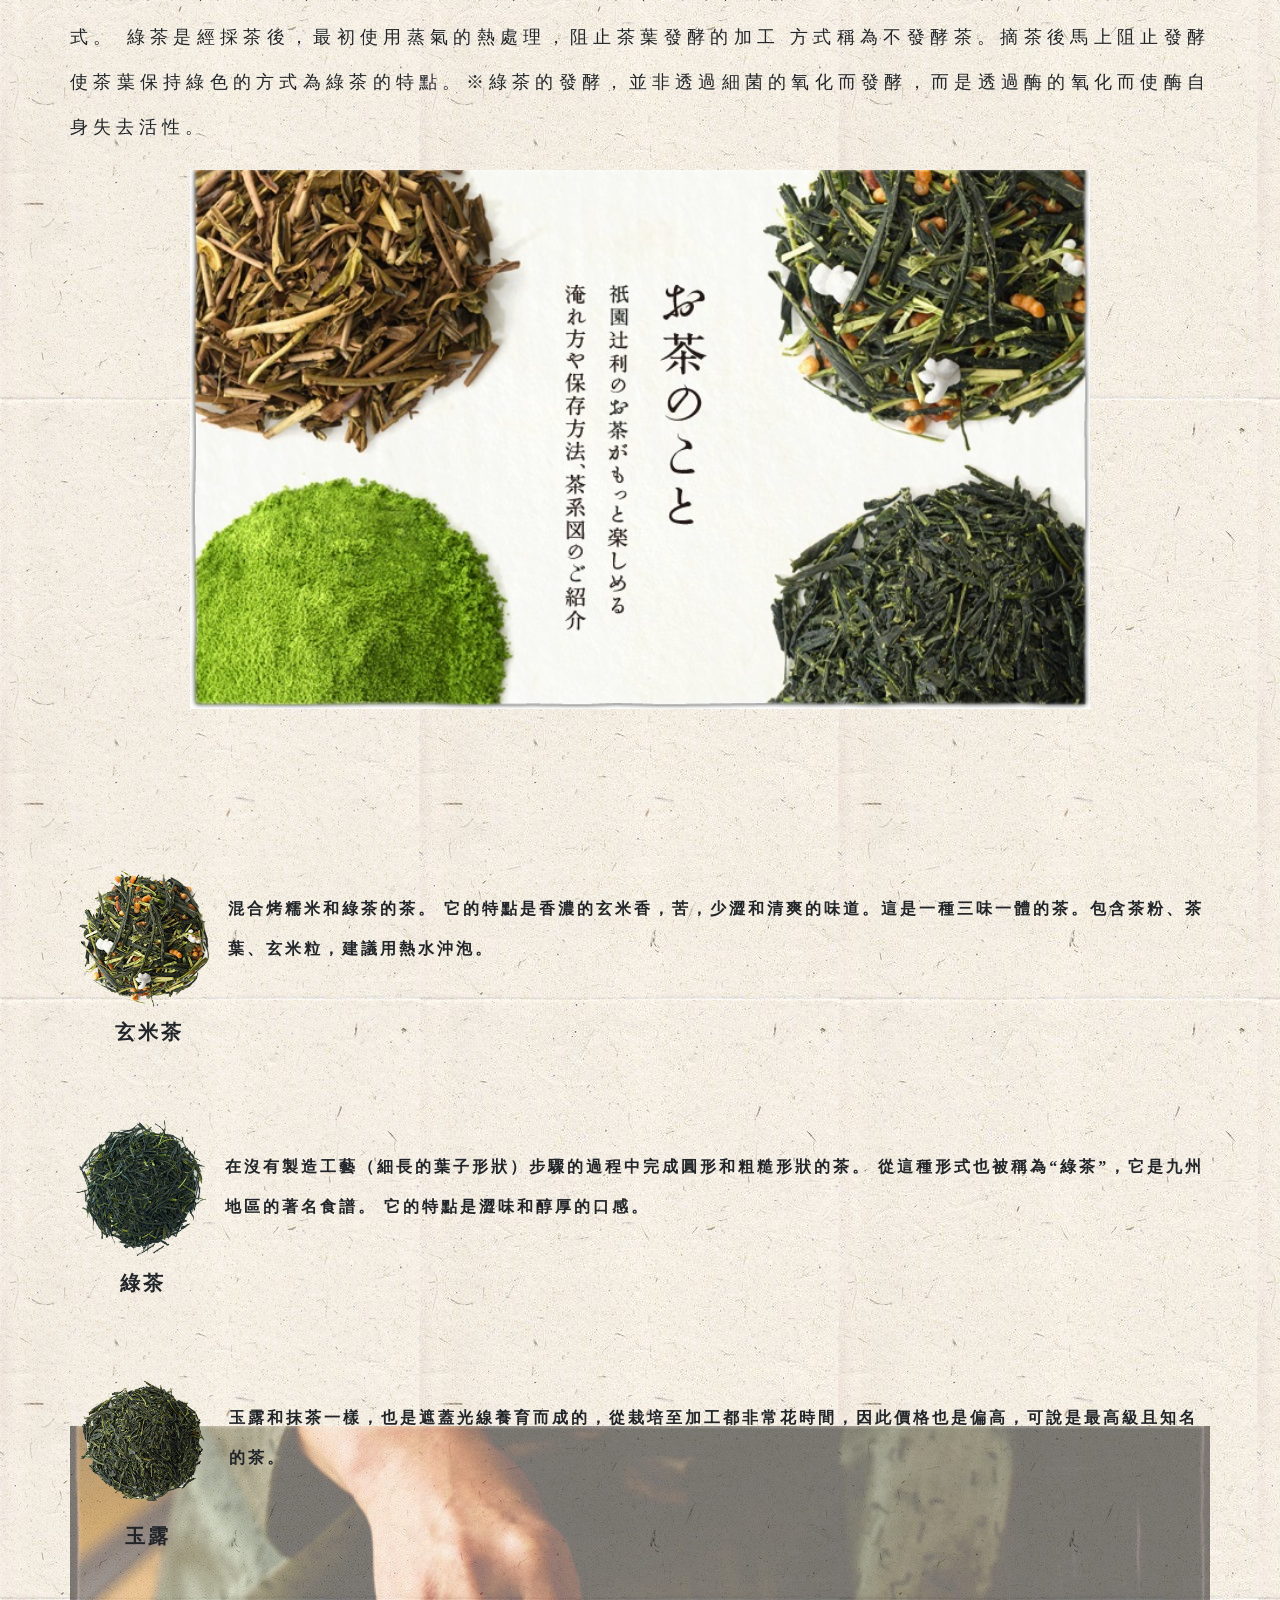
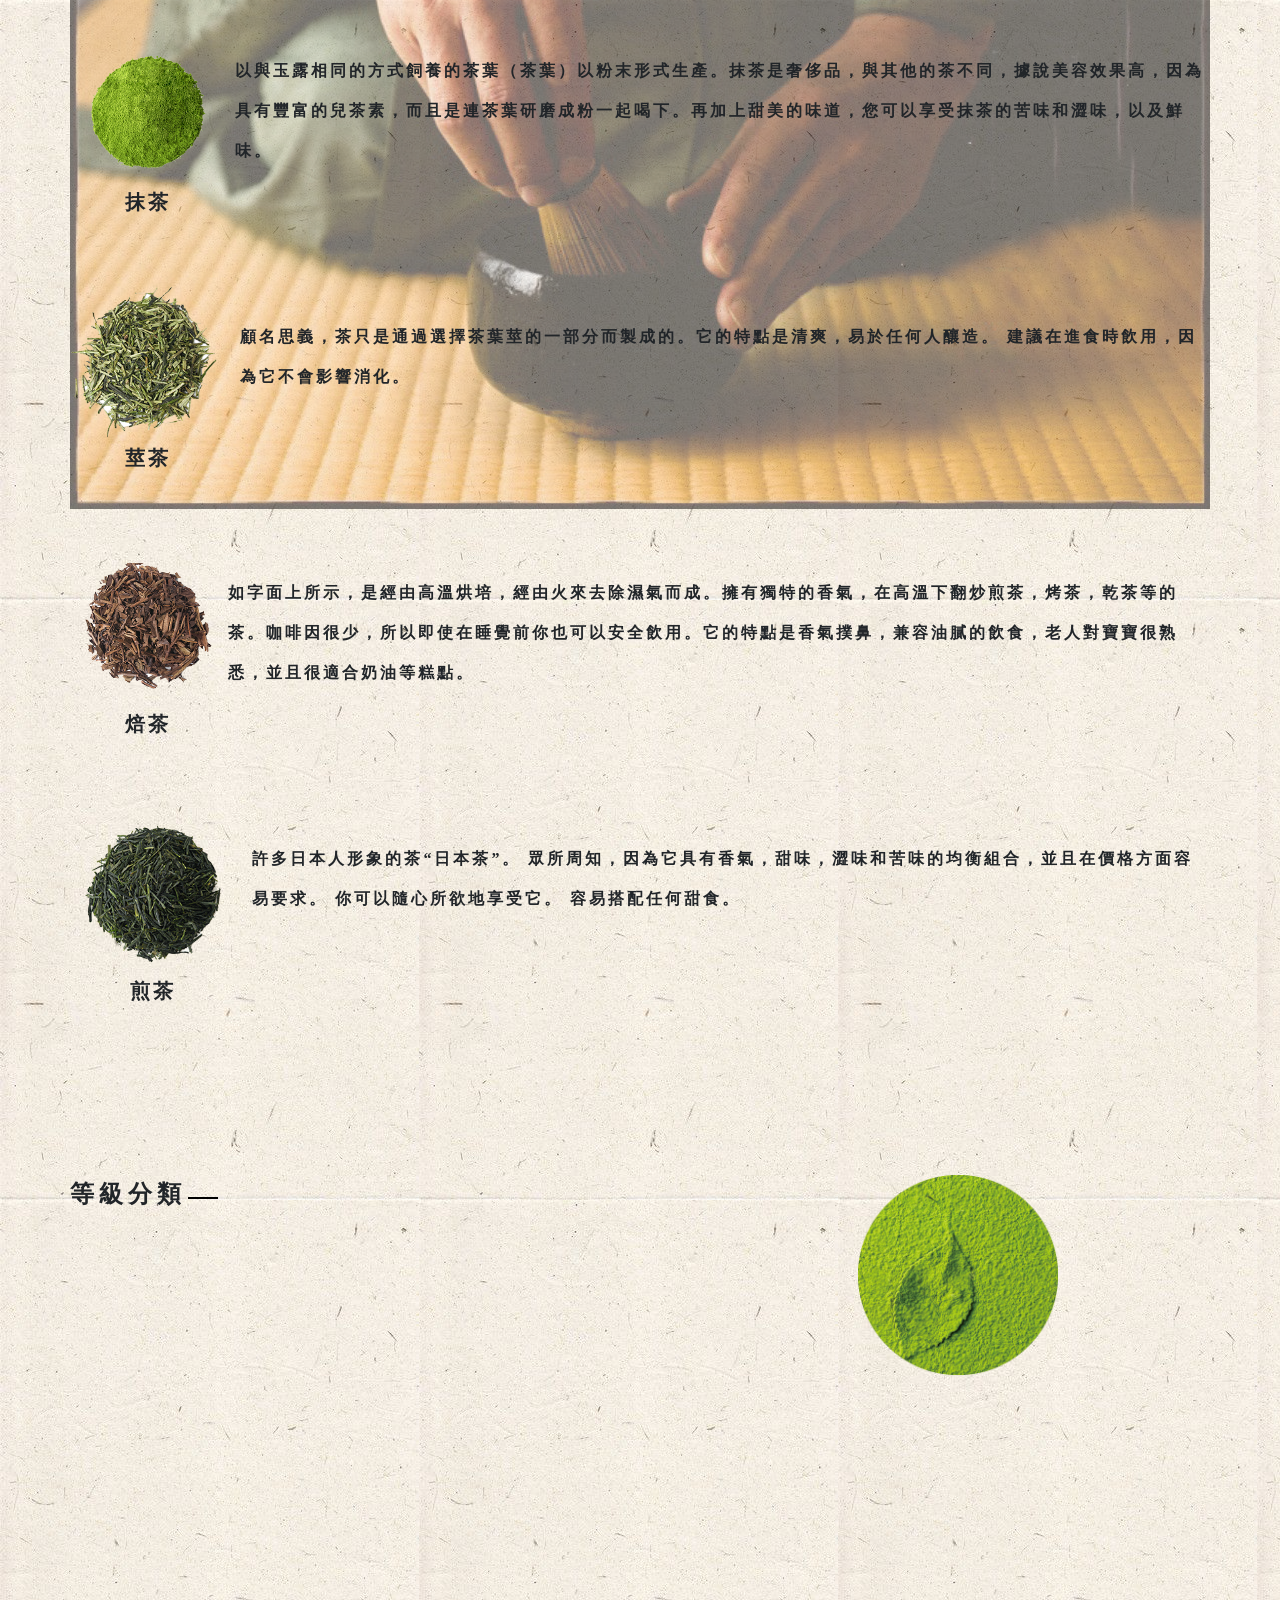
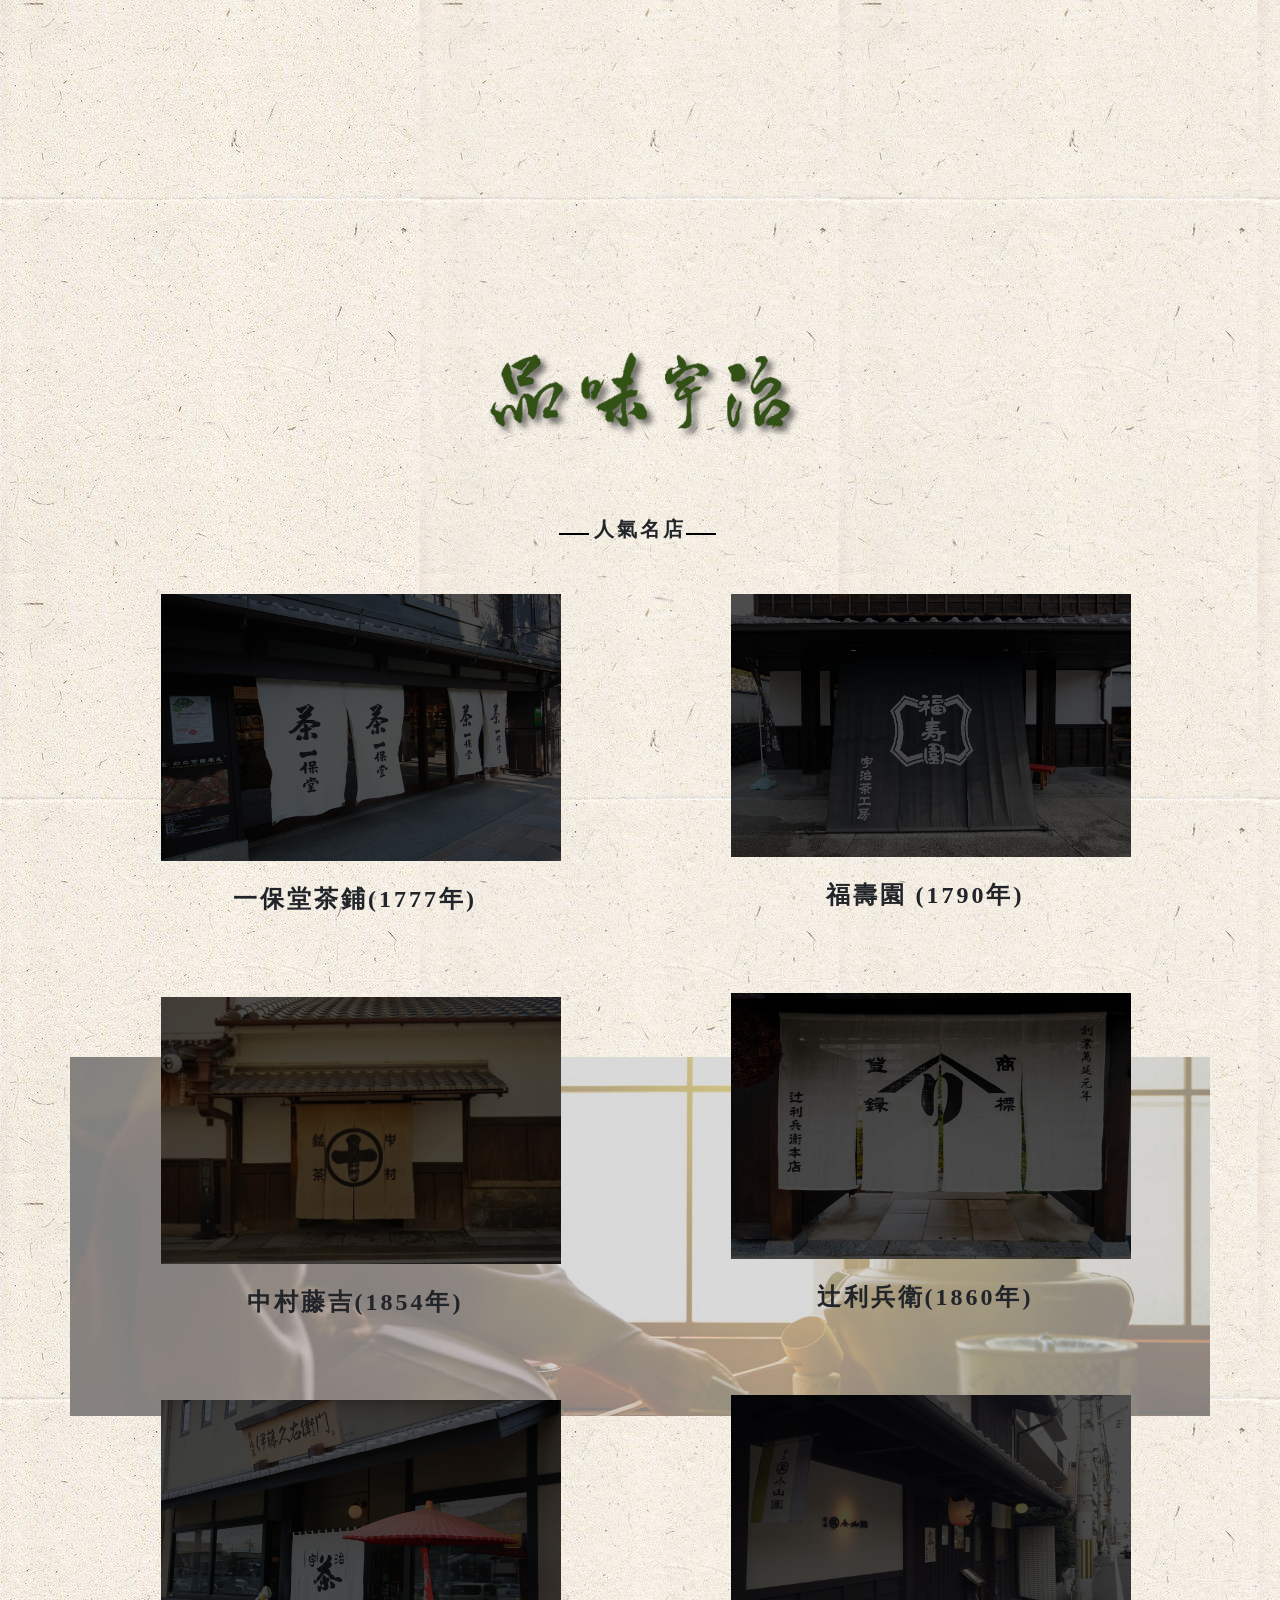
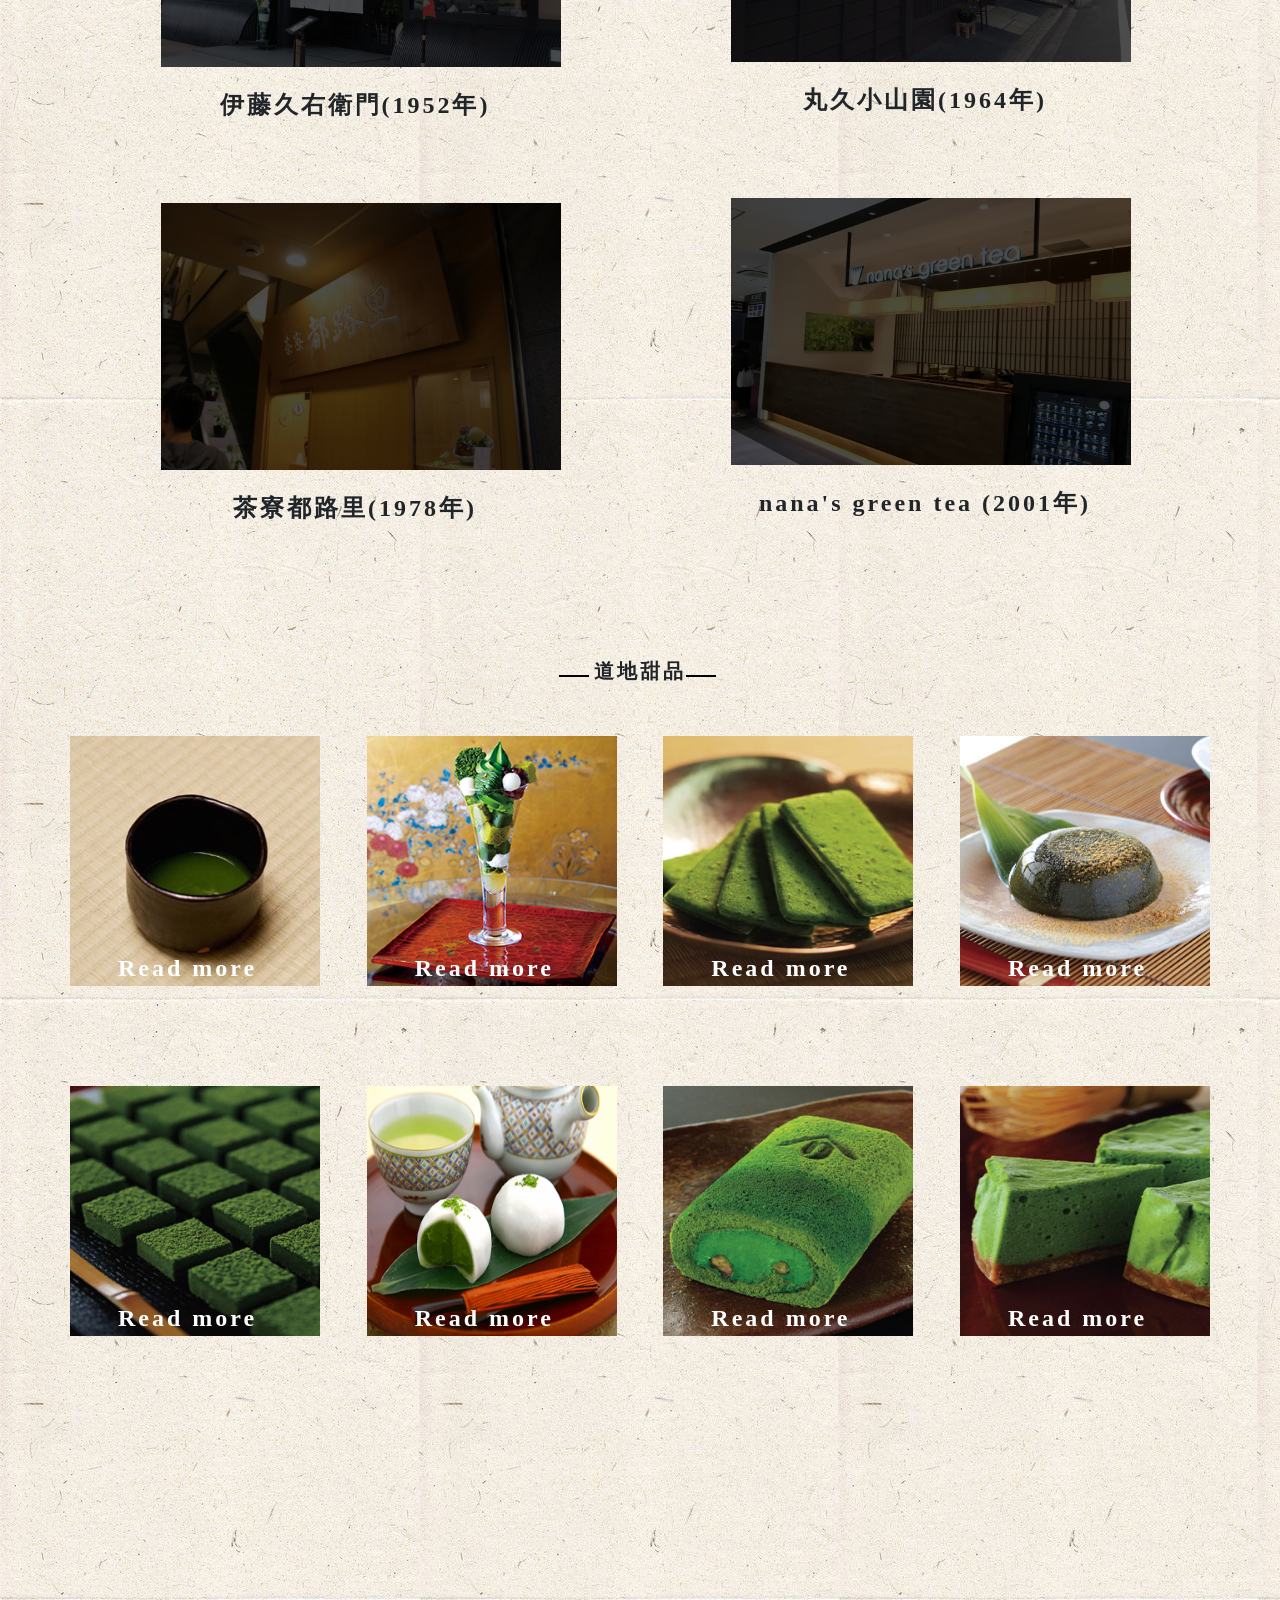
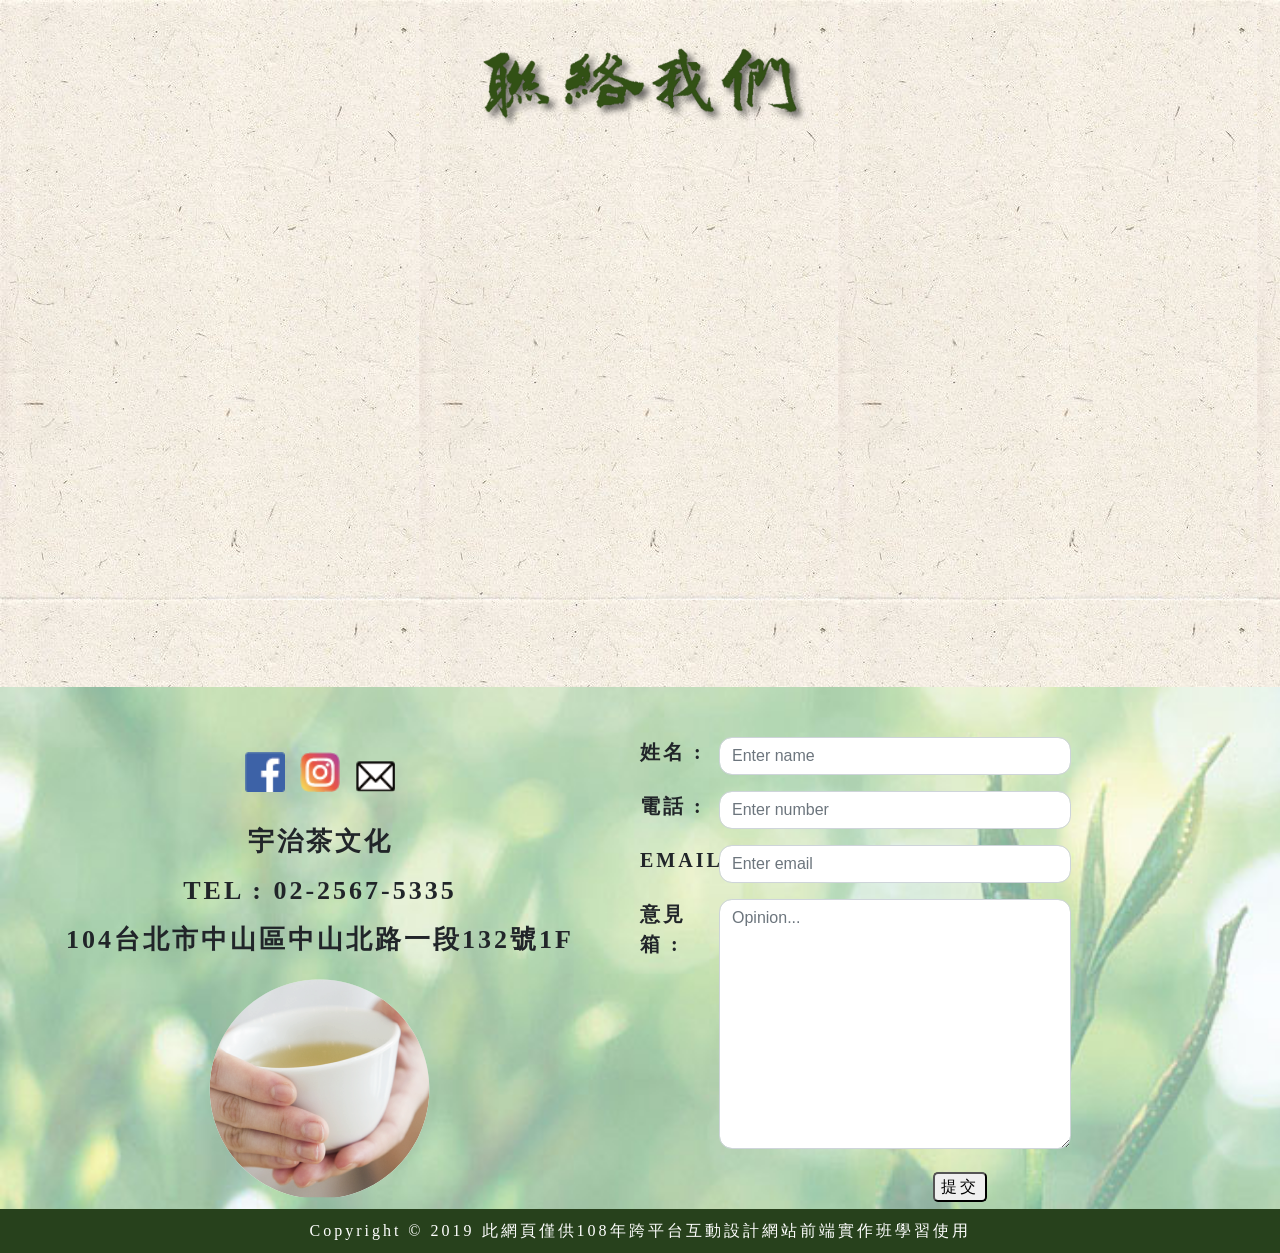
==== commit ca75d419: "up" ====
--- a/index.html
+++ b/index.html
@@ -14,7 +14,7 @@
     <link rel="stylesheet" href="./swiper-5.2.1/package/css/swiper.css">
     <!-- swiper -->
     <link href="https://unpkg.com/aos@2.3.1/dist/aos.css" rel="stylesheet"> <!-- aos css include -->
- 
+
     <link rel="stylesheet" href="project.css">
 
     <title>宇治茶文化</title>
@@ -86,7 +86,7 @@
                     <a class="nav-item nav-link  icon_1" href="#section1">成立使命</a>
                     <a class="nav-item nav-link icon_2 " href="#section2">明茶秋毫</a>
                     <a class="nav-item nav-link  icon_3" href="#section3">認識宇治</a>
-                    <a class="nav-item nav-link icon_4"  href="#section4">與茶有約</a>
+                    <a class="nav-item nav-link icon_4" href="#section4">與茶有約</a>
                     <a class="nav-item nav-link  icon_5" href="#section5">品味宇治</a>
                     <a class="nav-item nav-link  icon_6" href="#section6">聯絡我們</a>
 
@@ -97,21 +97,29 @@
 
 
     <ul id="menutea">
-        
-        <li > <a class="list-group-item list-group-item-action l1" href="#section1"></a>
+
+        <li> <a class="list-group-item list-group-item-action l1" href="#section1"></a>
 
             <div class="verticalline"></div>
         </li>
         <li> <a class="list-group-item list-group-item-action l2" href="#section2"> </a>
-            <div class="verticalline"></div></li>
+            <div class="verticalline"></div>
+        </li>
         <li><a class="list-group-item list-group-item-action l3" href="#section3"></a>
-            <div class="verticalline"></div></li></li>
+            <div class="verticalline"></div>
+        </li>
+        </li>
         <li> <a class="list-group-item list-group-item-action l4" href="#section4"></a>
-            <div class="verticalline"></div></li></li>
+            <div class="verticalline"></div>
+        </li>
+        </li>
         <li> <a class="list-group-item list-group-item-action l5" href="#section5"></a>
-            <div class="verticalline"></div></li></li>
+            <div class="verticalline"></div>
+        </li>
+        </li>
         <li><a class="list-group-item list-group-item-action l6" href="#section6"></a>
-           </li></li>
+        </li>
+        </li>
     </ul>
 
     <main>
@@ -142,12 +150,13 @@
                         <div class="p3" data-aos="fade-zoom-in" data-aos-easing="ease-in-sine" data-aos-duration="1800"
                             data-aos-offset="0" data-aos-delay="400"> 坐在微風吹過的宇治橋旁<br>
                             心如一杯平淡的茶<br>
-                            時浮時沉<br> 
+                            時浮時沉<br>
                             此刻 靜靜地與您一起品嚐
                         </div>
 
                     </div>
                 </div>
+            </div>
         </section>
 
         <section class="section1-1"></section>
@@ -160,7 +169,6 @@
                 </div>
 
                 <div class="row sec2bg">
-
                     <div class="col-12 col-md-5 col-xl-4 x2">
                         <div class="sect2p">
                             <div class="p1" data-aos="fade-down" data-aos-easing="linear" data-aos-duration="1600">
@@ -439,7 +447,7 @@
         </section>
 
         <section id="section4-1">
-            <div class="container ">
+            <div class="container">
                 <div class="p1" data-aos="fade-right" data-aos-easing="linear" data-aos-duration="1800">
                     <span class="line4-1">手揉</span>
                 </div>
@@ -576,7 +584,6 @@
 
         <section id="section4-2">
             <div class="container p-0">
-
                 <div class="row">
                     <div class="col-12 col-lg-12">
                         <div class="allp4-2">
@@ -848,11 +855,11 @@
                     <div class="col-12 col-lg-12  p-0">
                         <div class="allswet">
                             <div class="swet">
-                     
+
                                 <div class="swimg ">
                                     <img src="./網頁資料/品嚐宇治/14十利兵衛 拷貝.jpg" alt="">
                                 </div>
-                     
+
                                 <div class="reads" data-toggle="modal" data-target="#swet1"><span class="rowline">Read
                                         more</span></div>
                             </div>
@@ -1038,8 +1045,9 @@
                     </div>
                 </div>
         </section>
+
+
         <section id="section6">
-
             <div class="container-fluid">
                 <div class="mx-auto title6 drop-shadow " data-aos="fade-right" data-aos-easing="ease-out-cubic"
                     data-aos-duration="2000">
@@ -1064,8 +1072,10 @@
             <div class="row ">
                 <div class="col-12 col-lg-6  ">
                     <div class="icons">
-                        <div class="icon1 "><a href="https://zh-tw.facebook.com/itohkyuemon"><img src="./網頁資料/footer/nfb_工作區域 1-01.png" alt=""></a></div>
-                        <div class="icon2"><a href="https://www.instagram.com/itohkyuemon/?hl=zh-tw"><img src="./網頁資料/footer/inst2_工作區域 1_工作區域 1.png" alt=""></a></div>
+                        <div class="icon1 "><a href="https://zh-tw.facebook.com/itohkyuemon"><img
+                                    src="./網頁資料/footer/nfb_工作區域 1-01.png" alt=""></a></div>
+                        <div class="icon2"><a href="https://www.instagram.com/itohkyuemon/?hl=zh-tw"><img
+                                    src="./網頁資料/footer/inst2_工作區域 1_工作區域 1.png" alt=""></a></div>
                         <div class="icon3"><img src="./網頁資料/footer/NM_工作區域 1.png" alt=""></div>
                     </div>
                     <div class="finfos">
@@ -1078,15 +1088,11 @@
                 </div>
 
 
-                <div class="col-12 col-lg-6 fr ">
-
+                <div class="col-12 col-lg-6">
                     <div class="allform">
-
                         <div class="form-group row">
                             <label for="colFormLabel" class="col-sm-2 col-form-label p-0 ">姓名 :</label>
                             <div class="col-sm-10 ">
-
-
                                 <input type="tel" class="form-control" id="colFormLabel" placeholder="Enter name"
                                     name="user_mobile" onkeyup="value=value.replace(/[\d]/g,'') "
                                     onbeforepaste="clipboardData.setData('text',clipboardData.getData('text').replace(/[\d]/g,''))"
@@ -1096,22 +1102,23 @@
                         <div class="form-group row">
                             <label for="colFormLabel" class="col-sm-2 col-form-label p-0 ">電話 :</label>
                             <div class="col-sm-10">
-                                <input type="tel" pattern="[0-9]{4}(\-[0-9]{6})" class="form-control" id="colFormLabel" placeholder="Enter number"
-                                    name="user_mobile" onkeyup="value=value.replace(/[^\d]/g,'')" min="1" max="10">
+                                <input type="tel" pattern="[0-9]{4}(\-[0-9]{6})" class="form-control" id="colFormLabel"
+                                    placeholder="Enter number" name="user_mobile"
+                                    onkeyup="value=value.replace(/[^\d]/g,'')" min="1" max="10">
                             </div>
                         </div>
                         <div class="form-group row">
                             <label for="colFormLabel" class="col-sm-2 col-form-label p-0 ">EMAIL: </label>
                             <div class="col-sm-10">
-                                <input type="email"  name="email" class="form-control" id="colFormLabel" placeholder="Enter email"
-                                required onkeyup="value=value.replace(/[\W]/g,'')" >
-                                 
+                                <input type="email" name="email" class="form-control" id="colFormLabel"
+                                    placeholder="Enter email" required onkeyup="value=value.replace(/[\W]/g,'')">
+
                             </div>
                         </div>
                         <div class="form-group row">
                             <label for="colFormLabel" class="col-sm-2 col-form-label p-0 ">意見箱 : </label>
                             <div class="col-sm-10 ">
-                                <textarea type="text" class="form-control opinion"    placeholder="Opinion..."></textarea>
+                                <textarea type="text" class="form-control opinion" placeholder="Opinion..."></textarea>
 
                             </div>
                         </div>
--- a/project.css
+++ b/project.css
@@ -574,7 +574,7 @@
 #section1 .container .sect1p .p1 {
   font-size: 18px;
   font-family: "微軟正黑體";
-  font-weight: bolder;
+  font-weight: 500;
   line-height: 45px;
   letter-spacing: 5px;
 }
@@ -709,12 +709,6 @@
 @media screen and (max-width: 991px) {
   #section2 .container .row {
     height: 62vh;
-  }
-}
-
-@media screen and (max-width: 768px) {
-  #section2 .container .row {
-    height: 55vh;
   }
 }
 
@@ -1936,7 +1930,7 @@
   position: relative;
 }
 
-#section4-1 .container .line4-1::before {
+#section4-1 .container .line4-1::after {
   content: "";
   border-top: 2px solid black;
   padding-left: 30px;
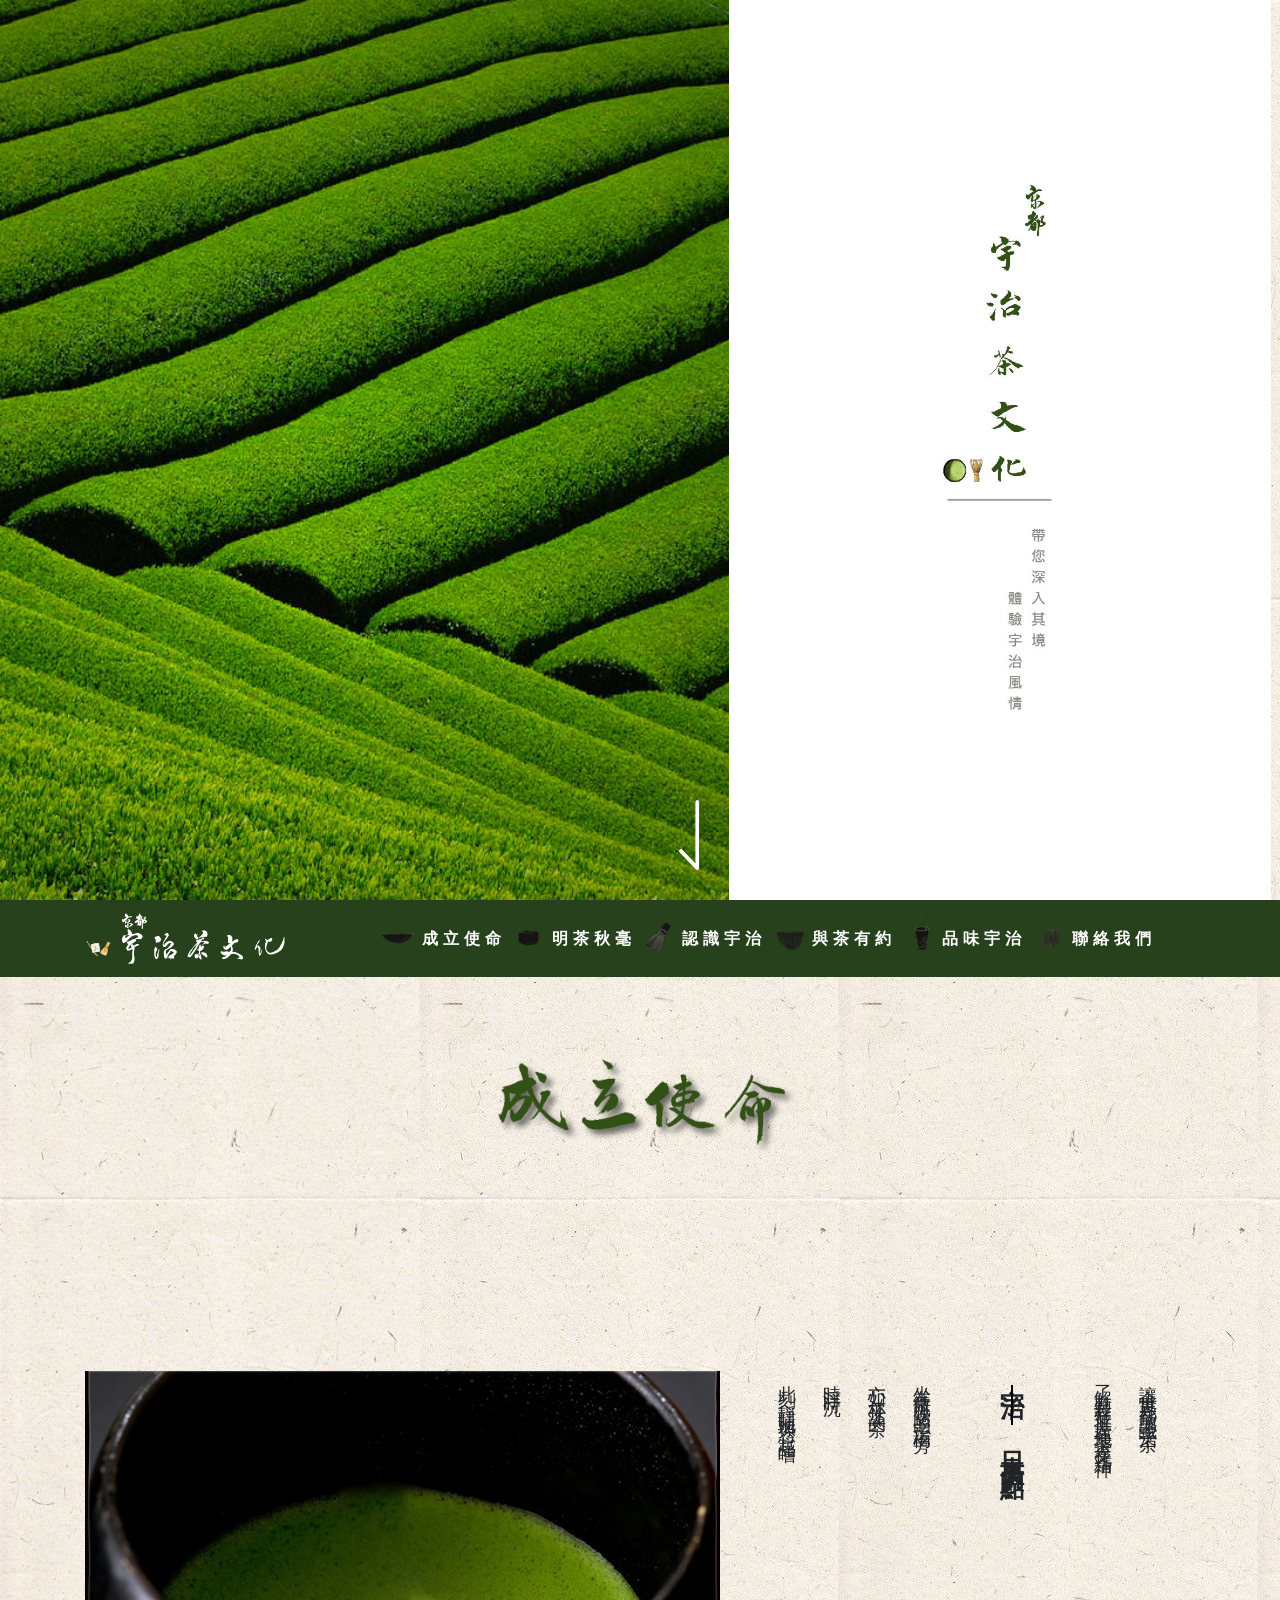
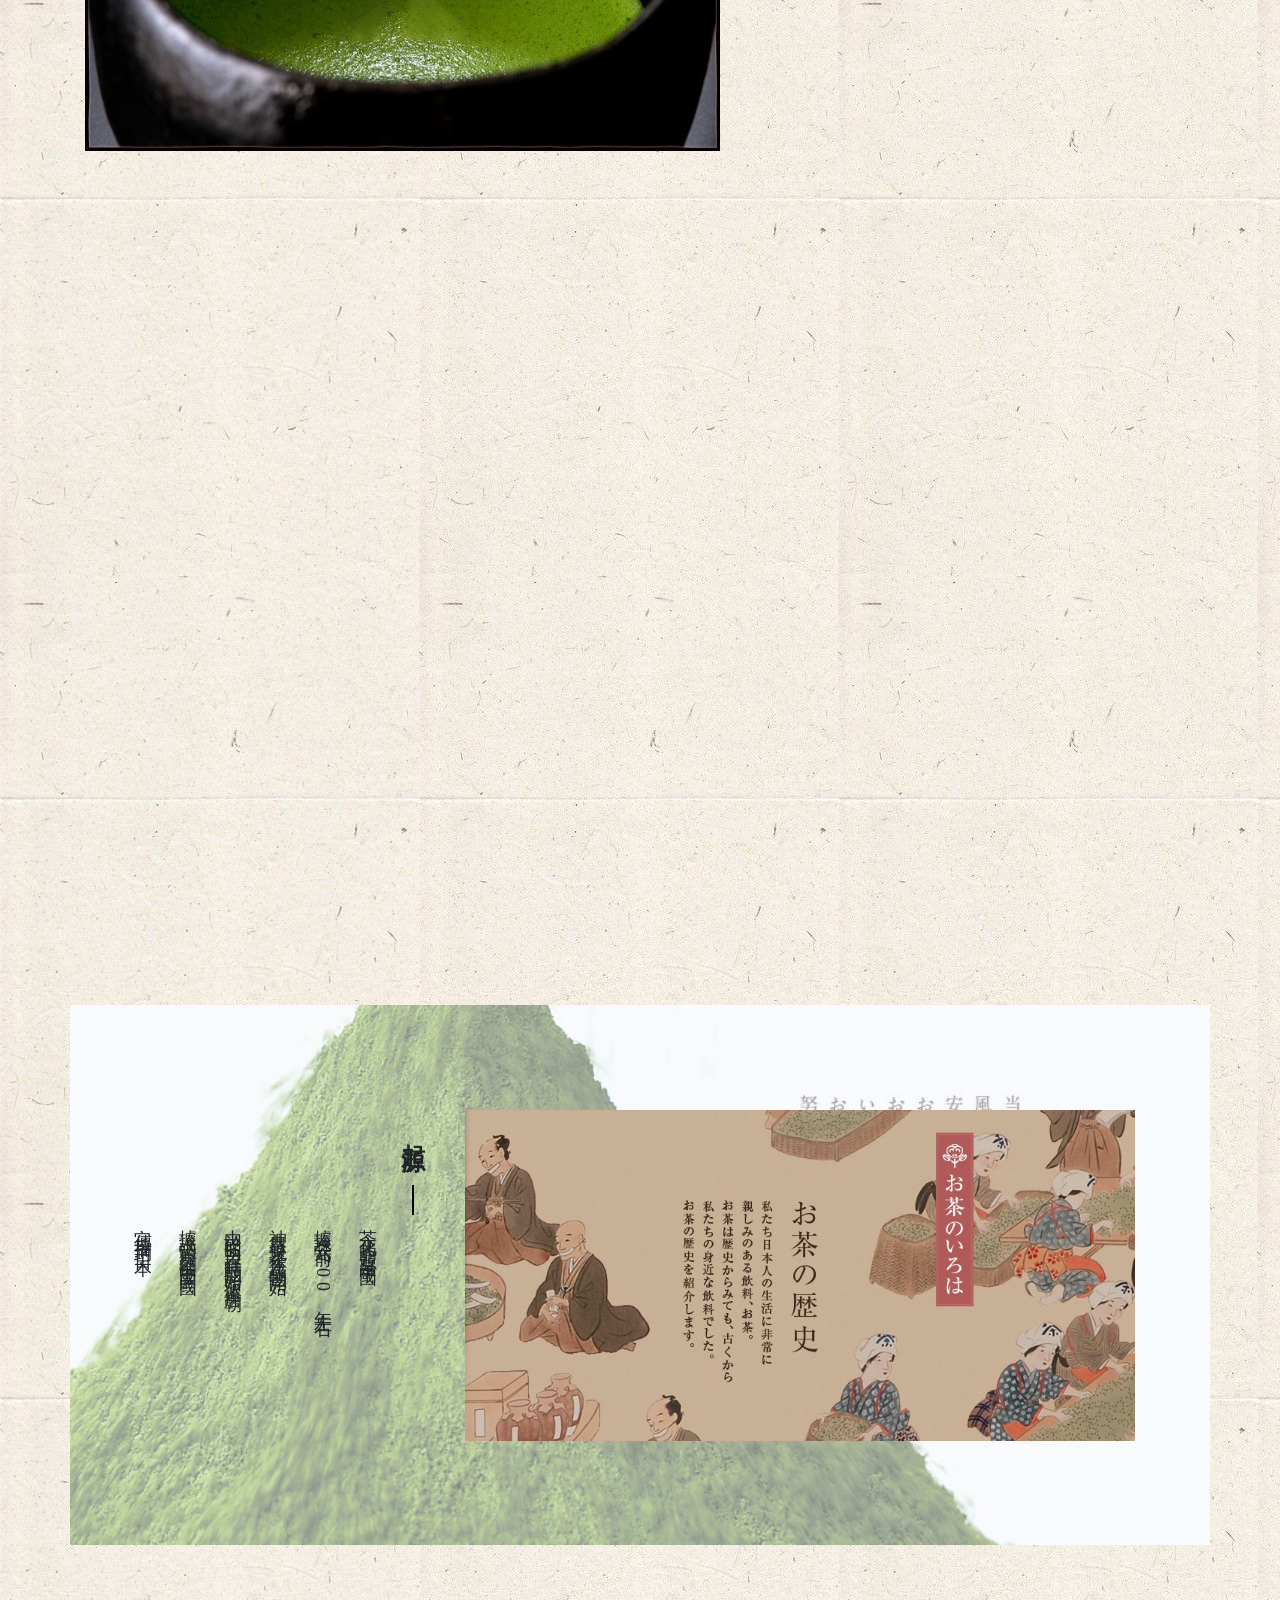
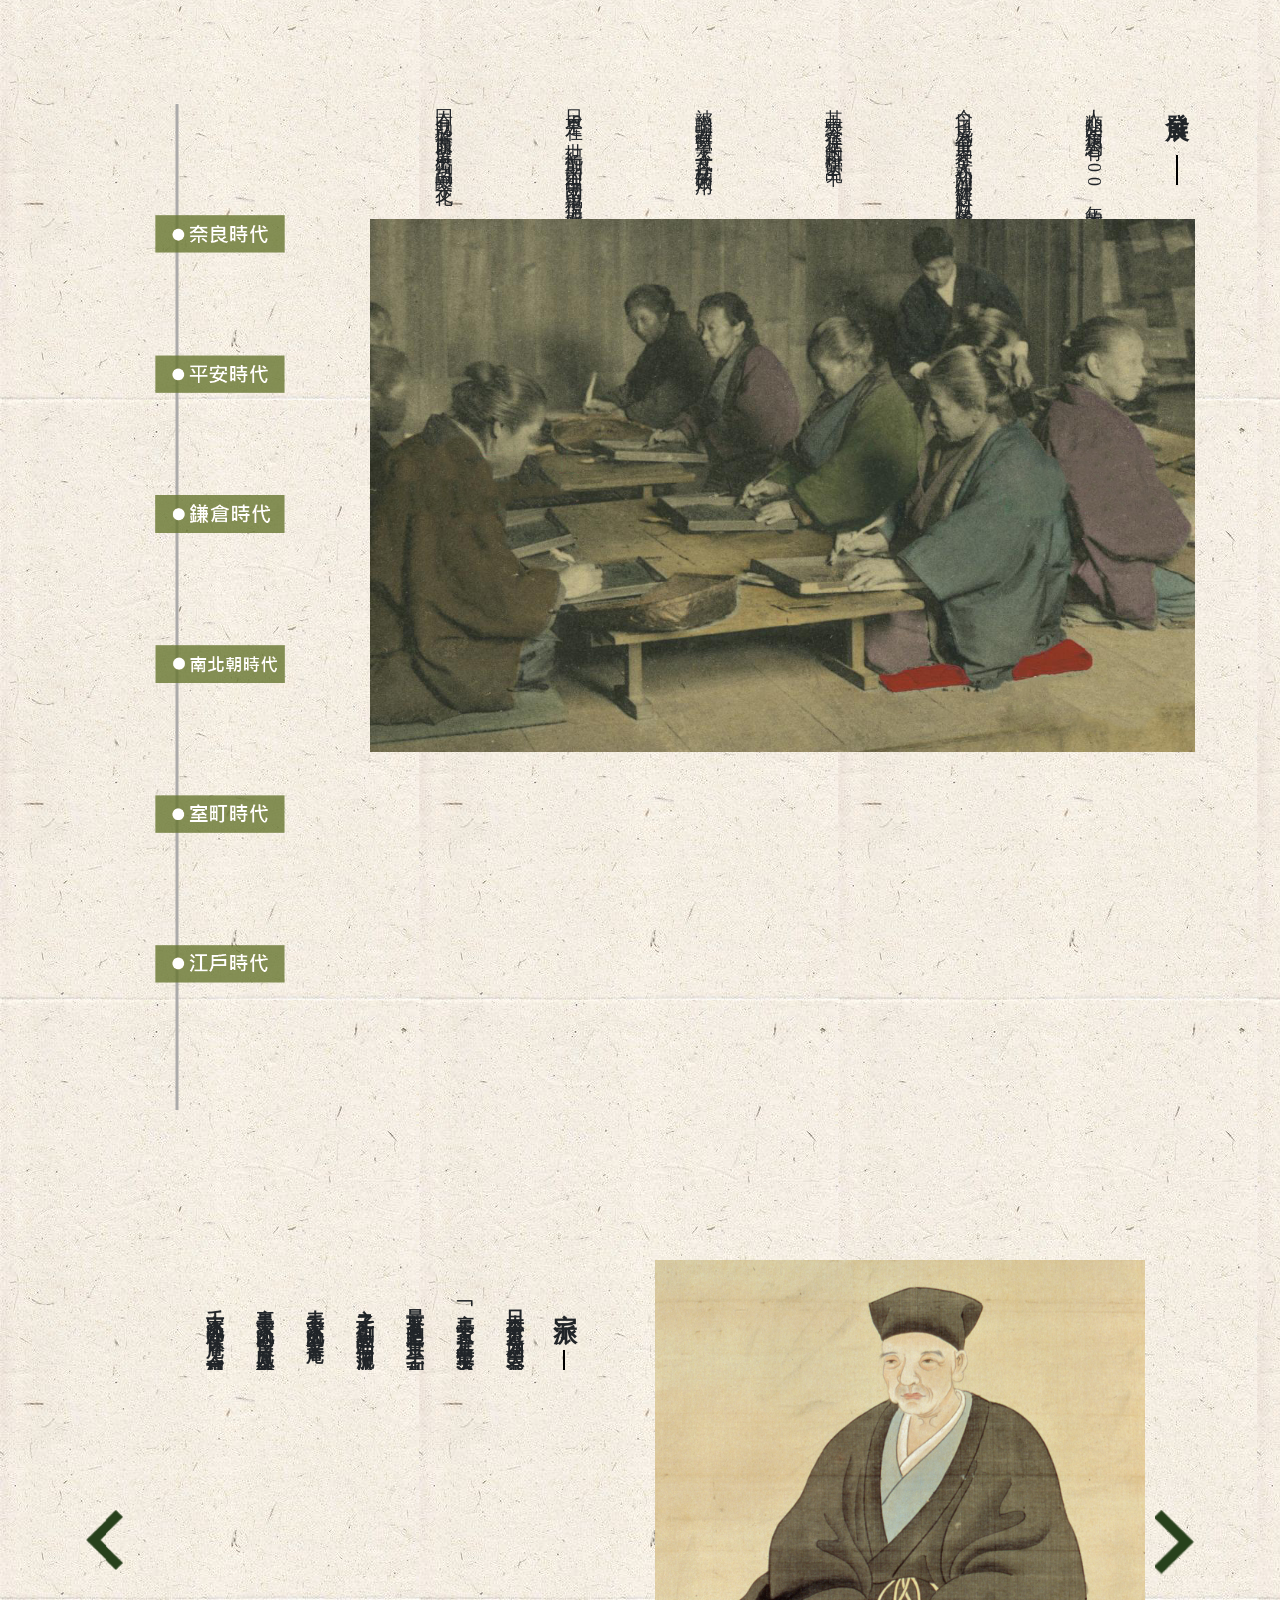
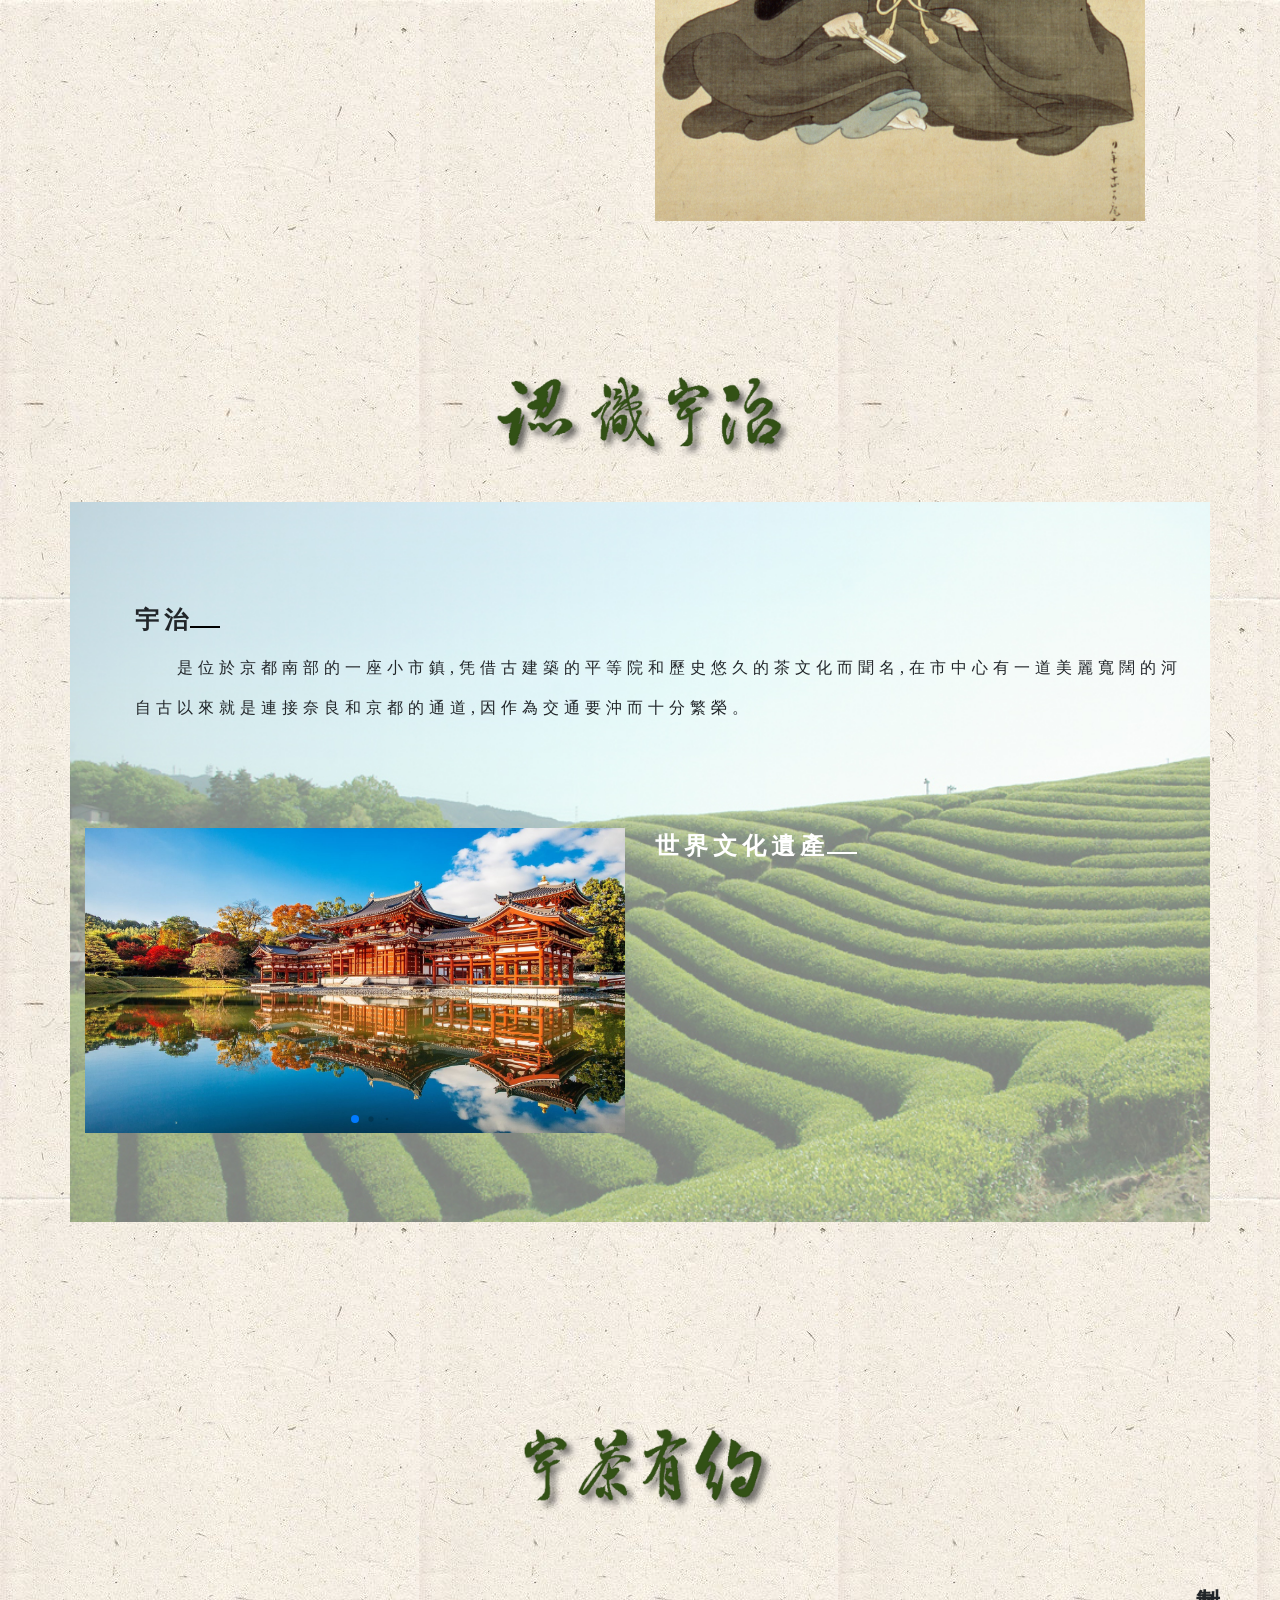
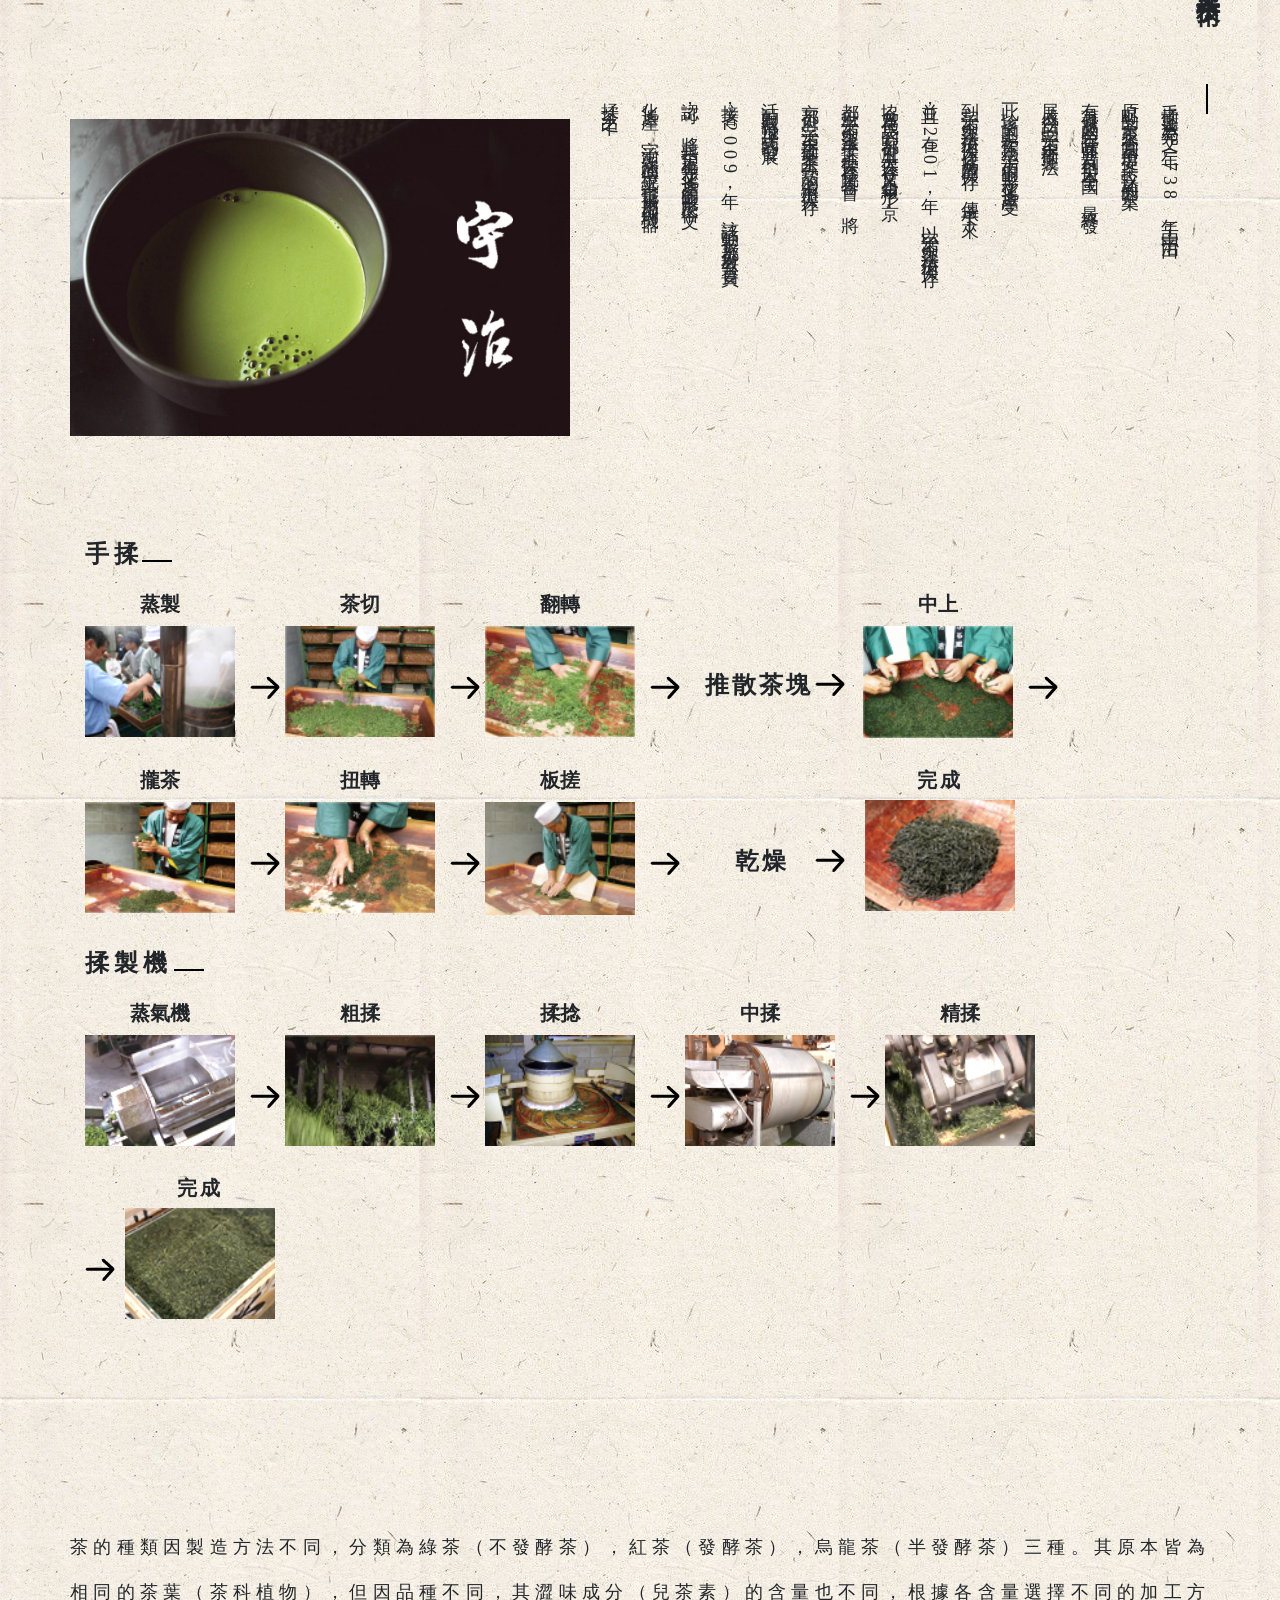
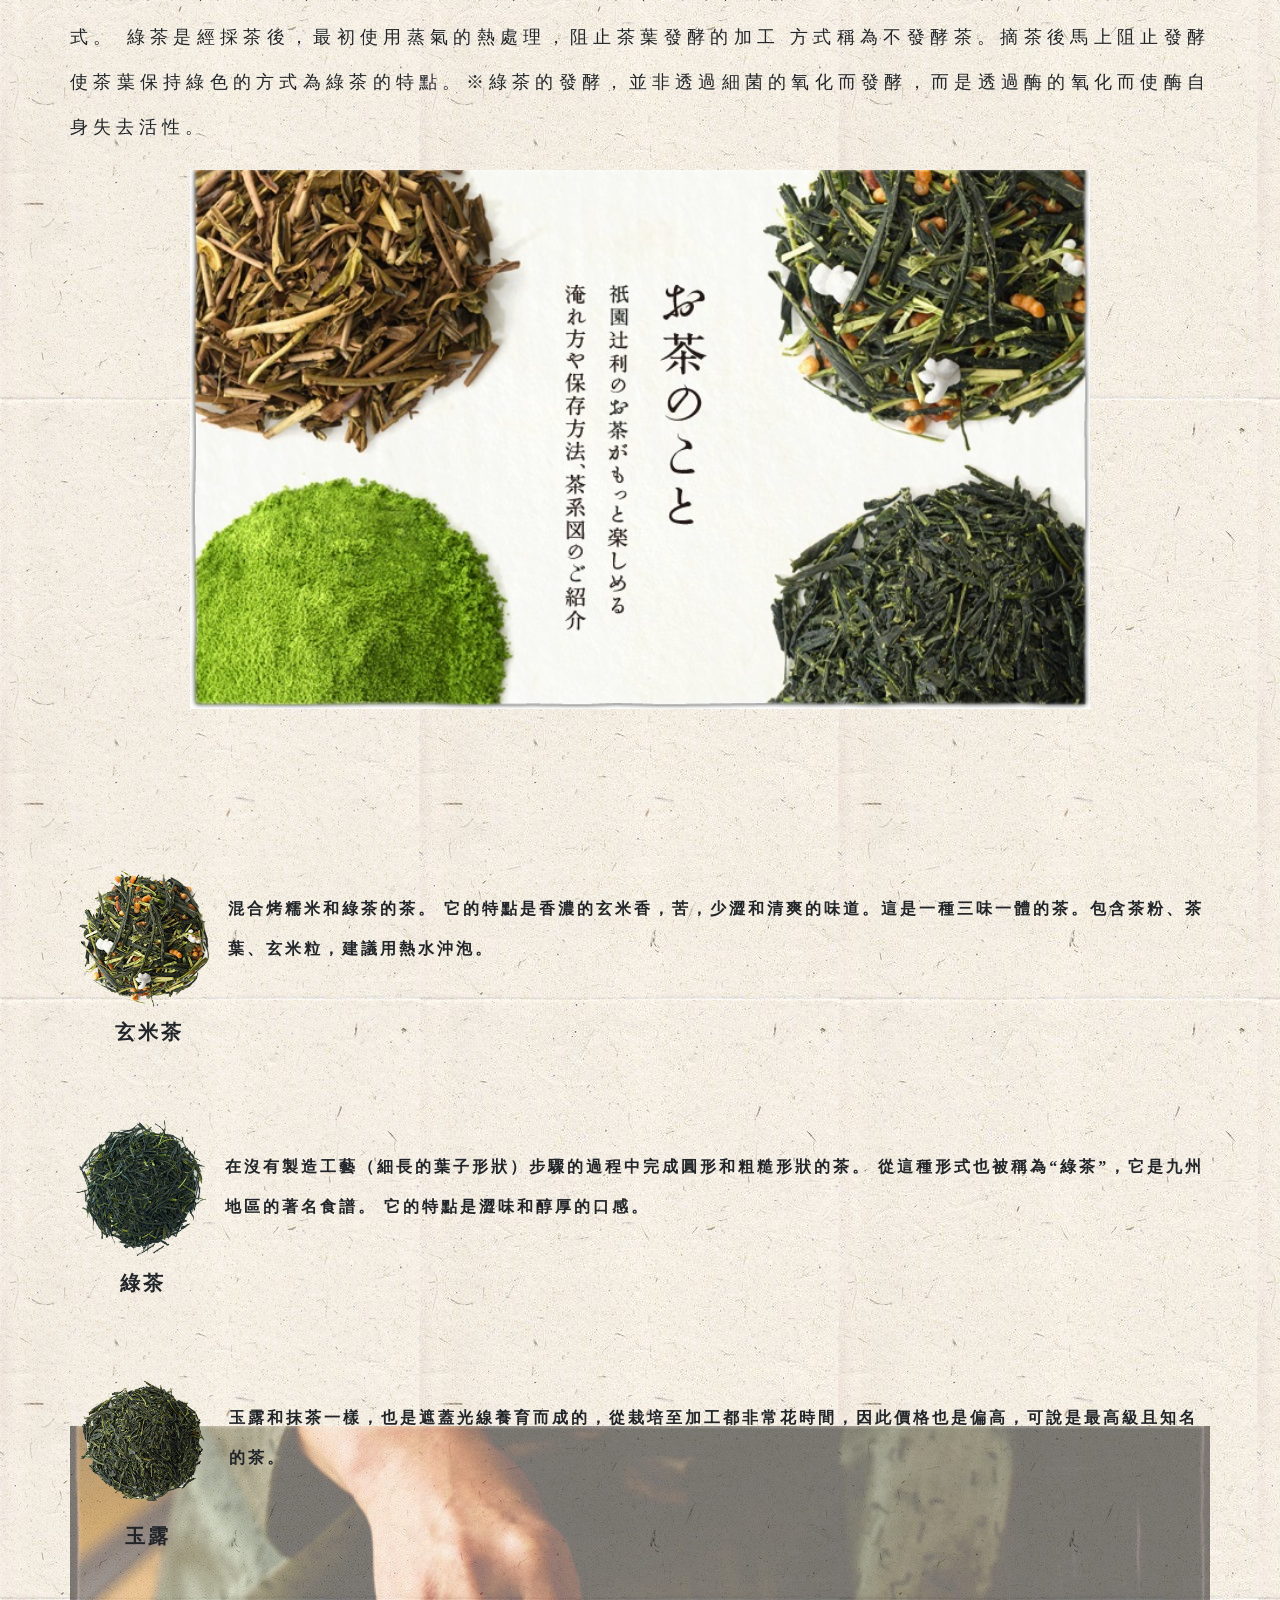
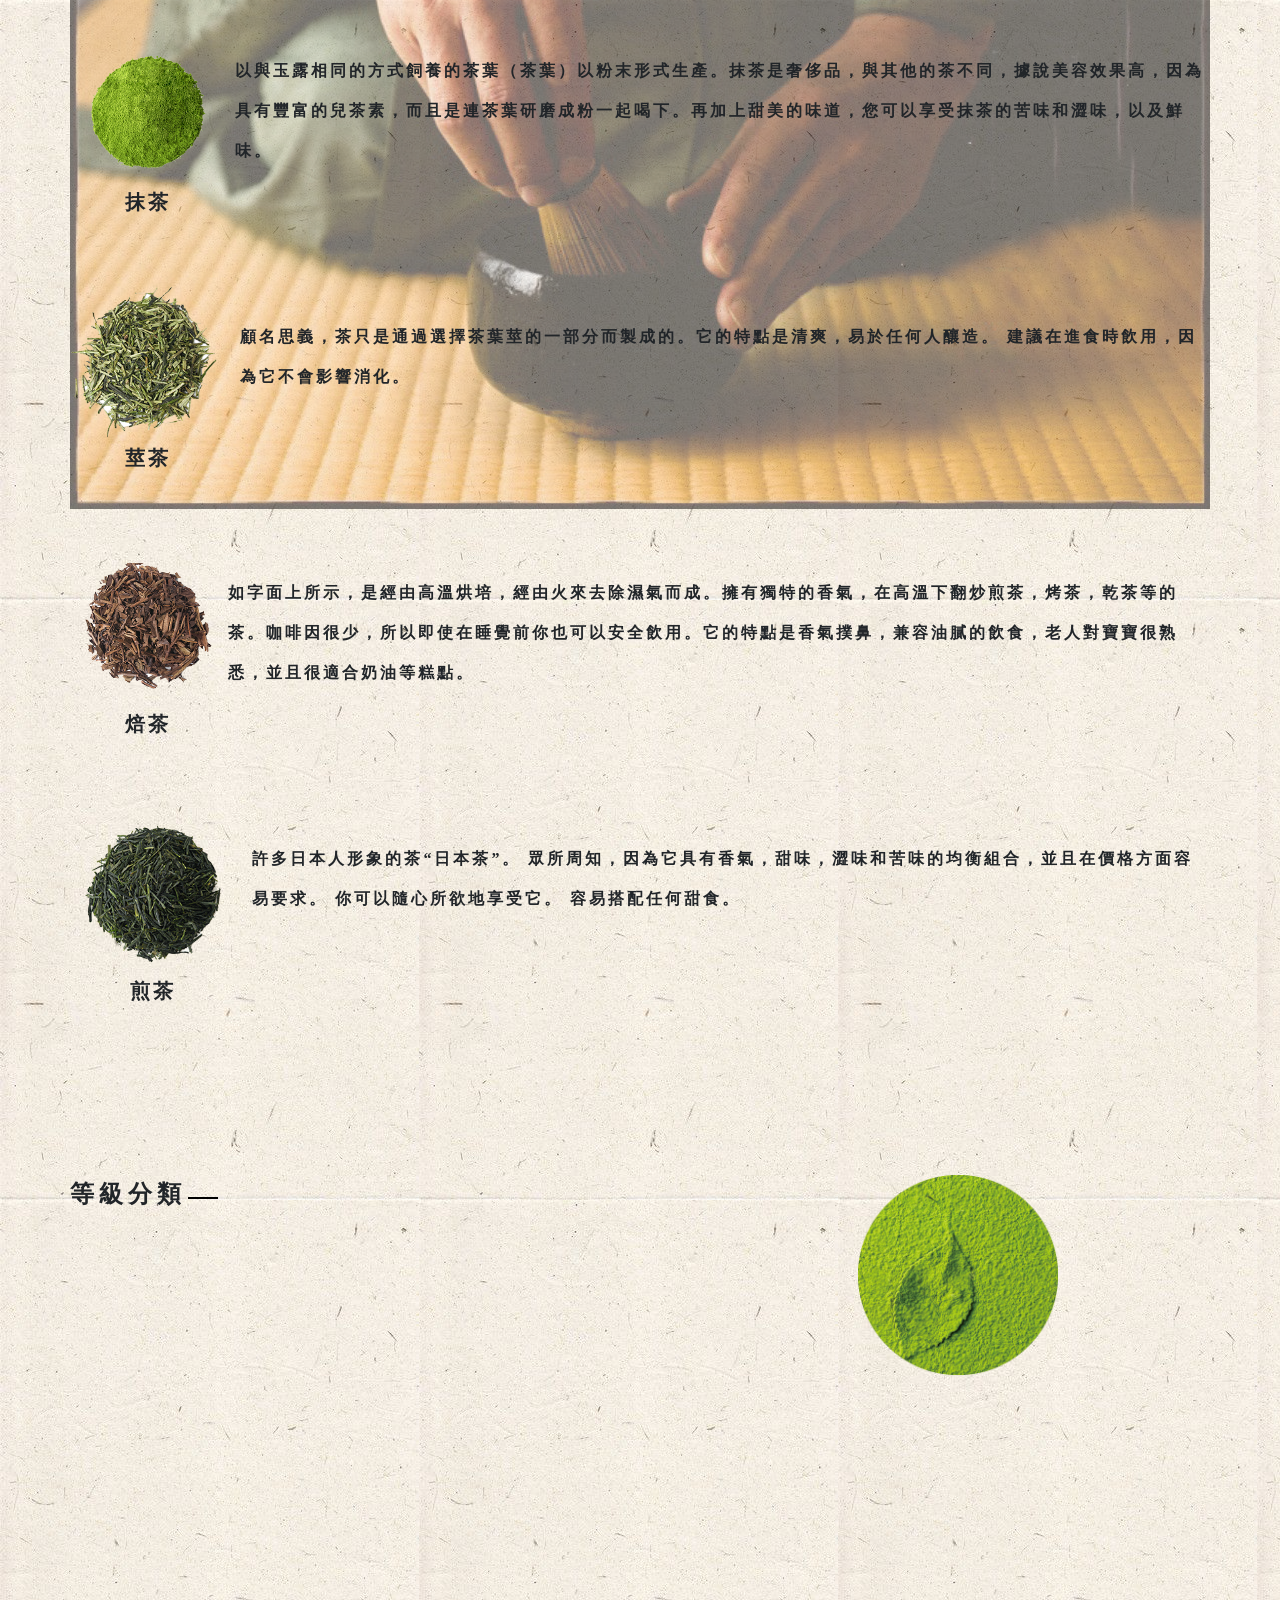
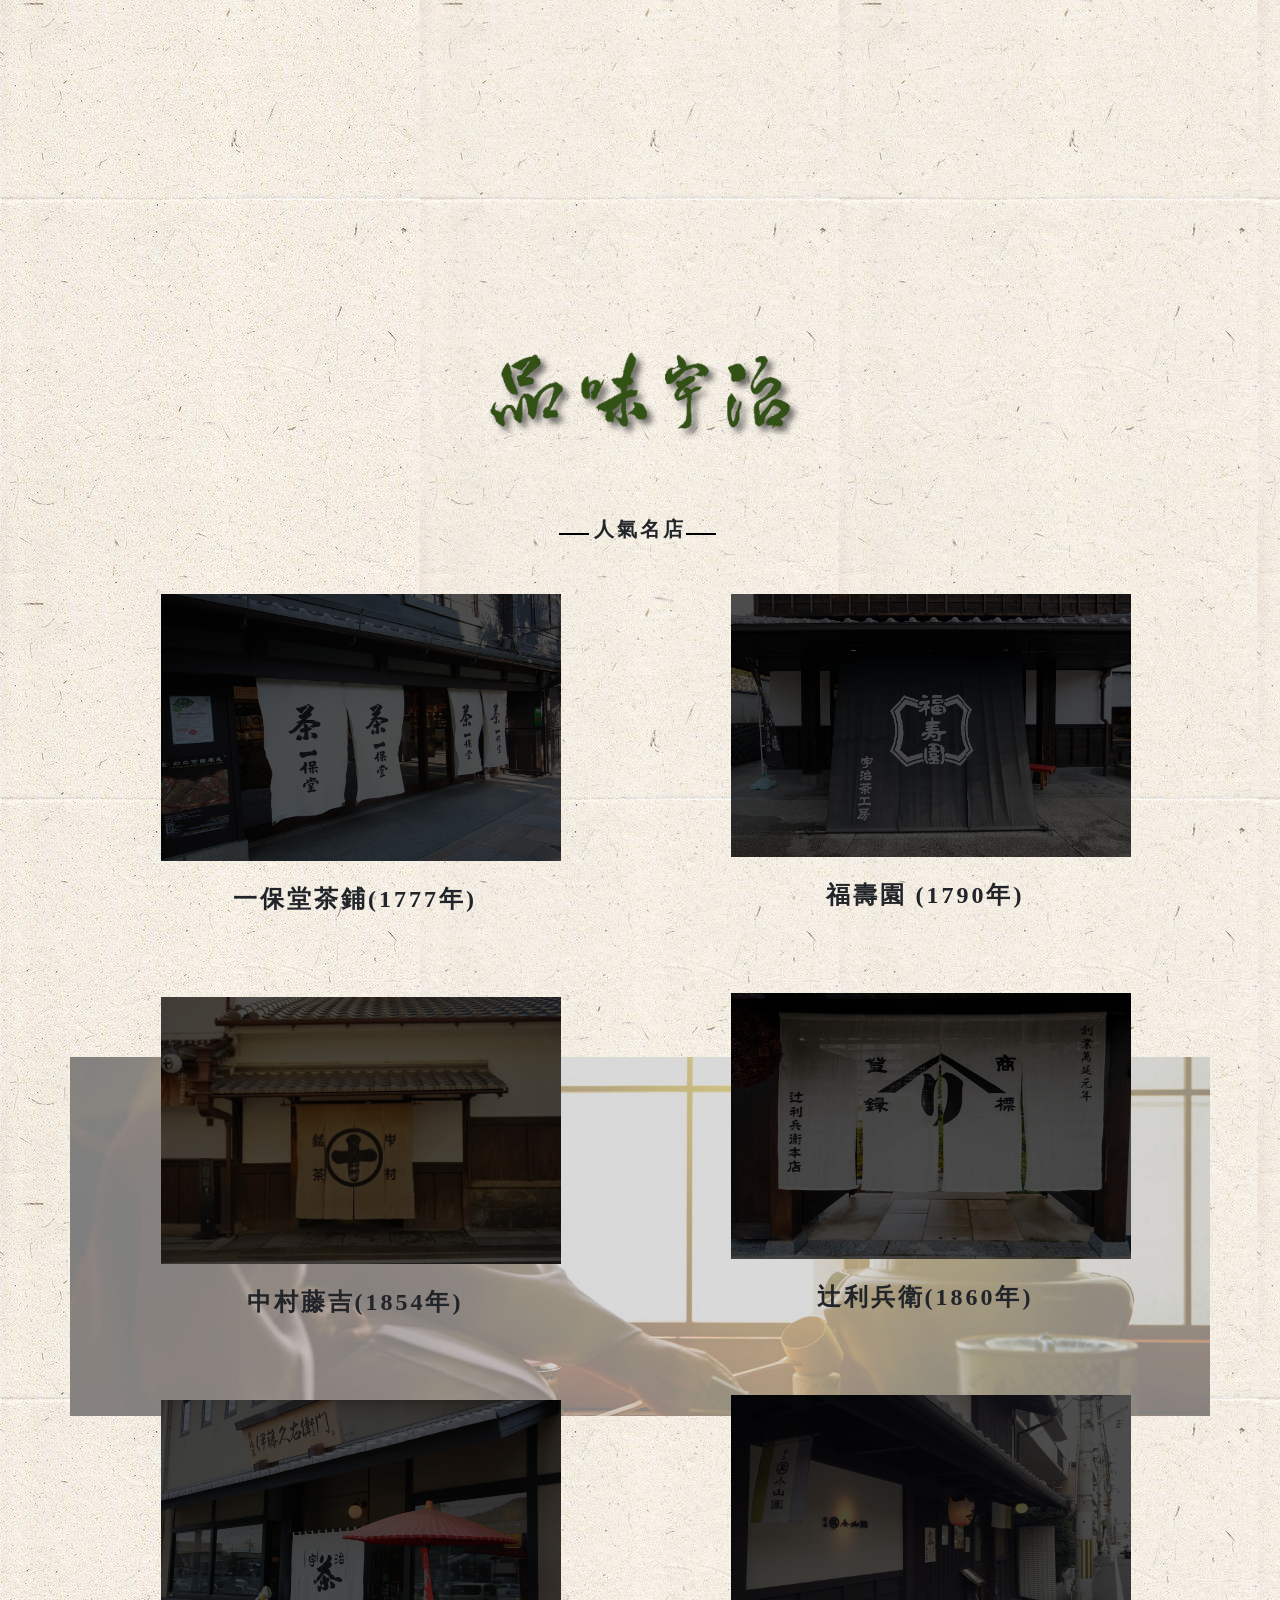
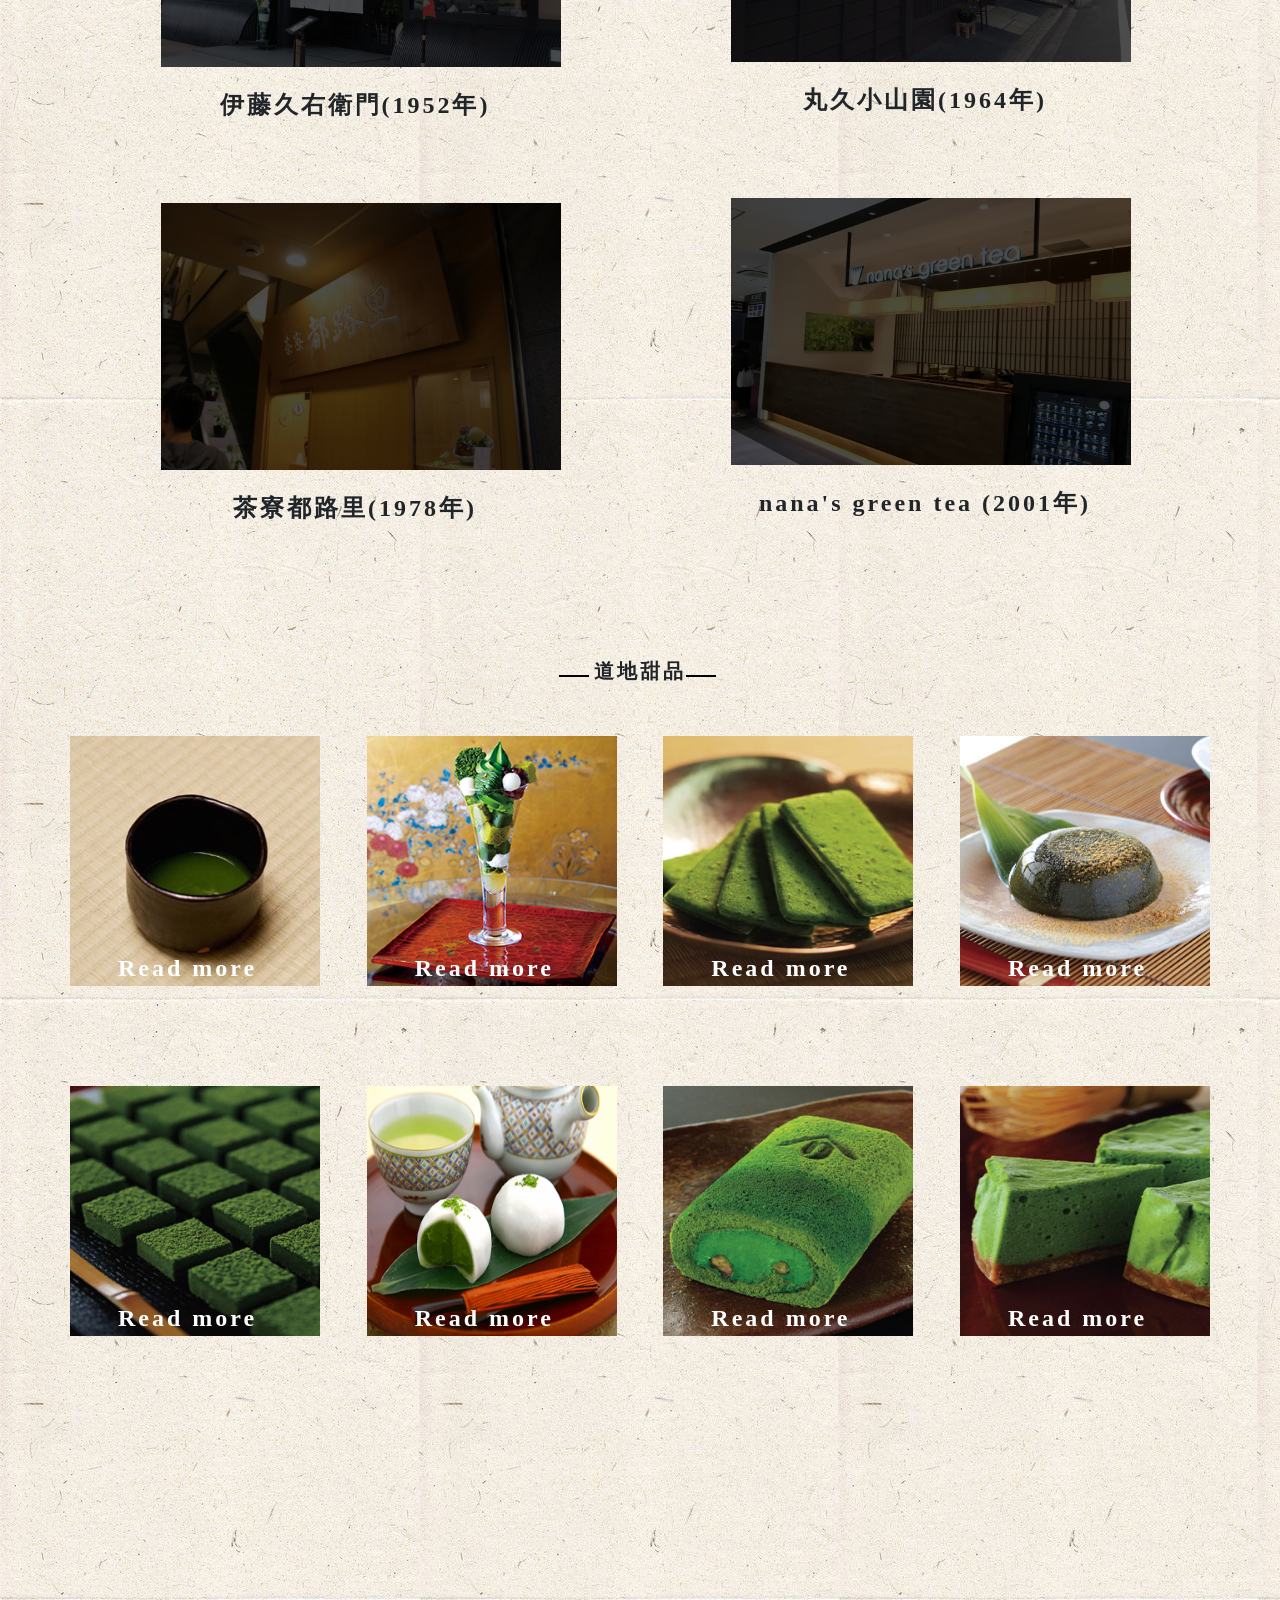
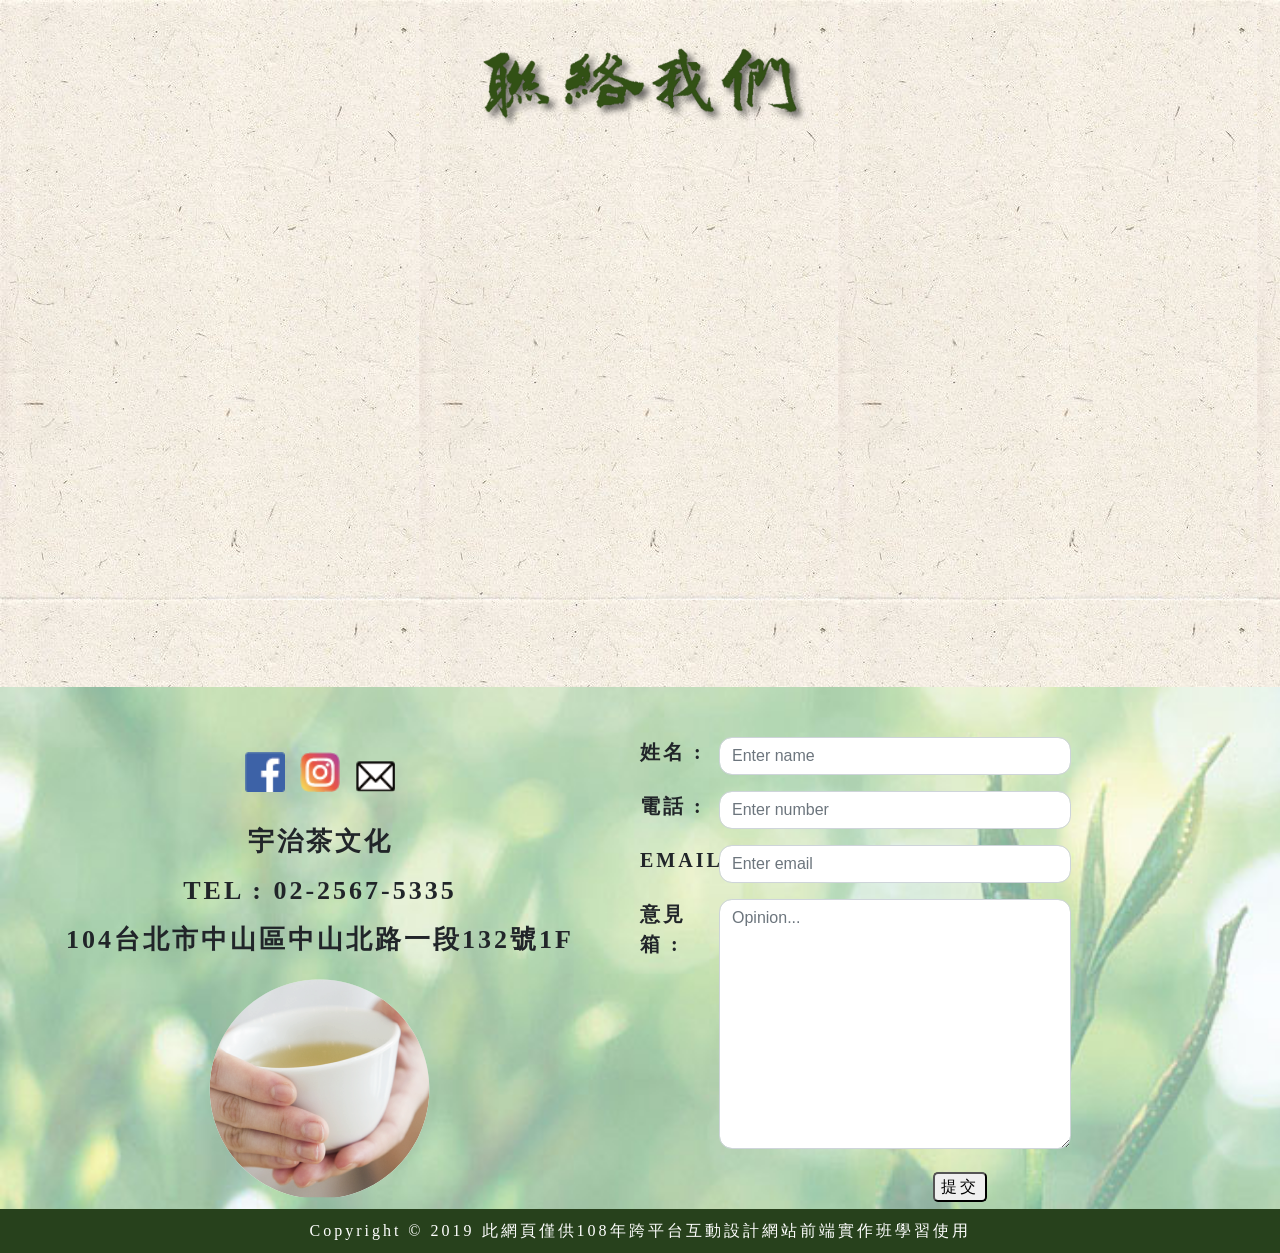
==== commit 64d16033: "up" ====
--- a/index.html
+++ b/index.html
@@ -353,9 +353,12 @@
                             </div>
                         </div>
                     </div>
-
-                    <div class="swiper-button-next"></div>
-                    <div class="swiper-button-prev"></div>
+                    <div class="btnnext"><img src="./網頁資料/BANNER/arr-01.png" alt=""></div>
+                    <div class="btnprev"><img src="./網頁資料/BANNER/arr02.png"  alt="">
+                    </div>
+
+                    <!-- <div class="swiper-button-next"></div>
+                    <div class="swiper-button-prev"></div> -->
                 </div>
             </div>
         </section>
--- a/project.css
+++ b/project.css
@@ -1126,6 +1126,33 @@
   --swiper-theme-color: #27411c;
   --swiper-navigation-size: 60px;
   font-weight: bolder;
+  position: relative;
+}
+
+#section2-2 .container .swiper-container .btnprev {
+  position: absolute;
+  left: 0px;
+  top: 250px;
+  width: 40px;
+  z-index: 1;
+  cursor: pointer;
+}
+
+#section2-2 .container .swiper-container .btnprev img {
+  width: 100%;
+}
+
+#section2-2 .container .swiper-container .btnnext {
+  position: absolute;
+  right: 0px;
+  top: 250px;
+  width: 40px;
+  z-index: 1;
+  cursor: pointer;
+}
+
+#section2-2 .container .swiper-container .btnnext img {
+  width: 100%;
 }
 
 @media screen and (max-width: 991px) {
@@ -1452,11 +1479,6 @@
   #section2-2 .container .swiper-container .swiper-wrapper .swiper-slide .allp2 .p2-3 {
     padding: 0;
   }
-}
-
-#section2-2 .swiper-button-next,
-#section2-2 .swiper-button-prev {
-  outline: none;
 }
 
 #section3 {
